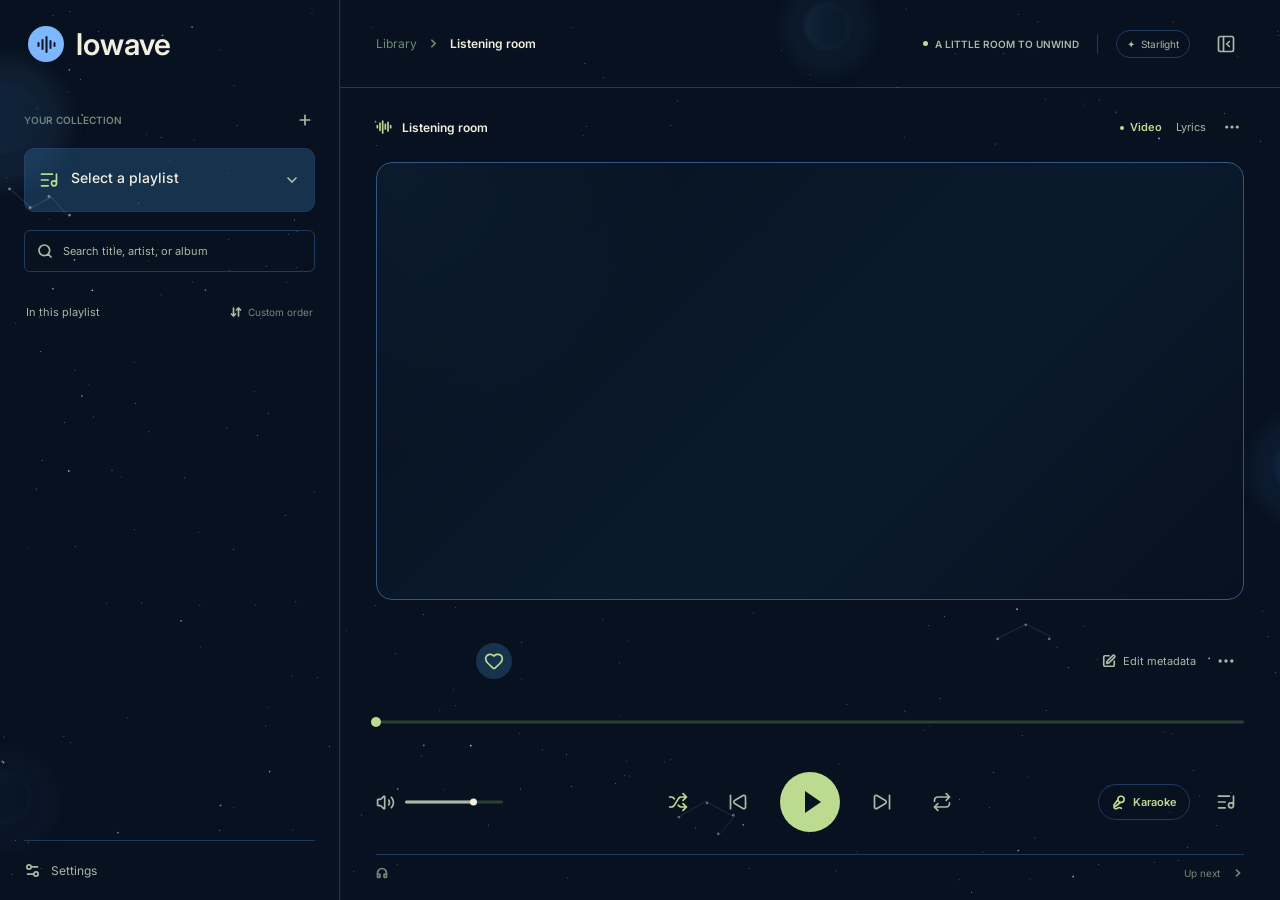
==== web/main_menu.html @ c166cd78 "Imported Figma Design: 3default themes" ====
<!doctype html>
<html lang="en" data-theme="starlight">
  <head>
    <meta charset="UTF-8" />
    <meta name="viewport" content="width=device-width, initial-scale=1.0" />
    <meta name="theme-color" content="#07111f" />
    <title>lowave | Listening Room</title>
    <link rel="stylesheet" href="style.css?v=magic-forest-controls" />
  </head>
  <body class="lowave-page listening-page">
    <div class="lr-background-artwork" aria-hidden="true"></div>
    <div class="lr-app">
      <aside class="lr-sidebar" aria-label="Playlist library">
        <a class="lr-brand" href="#home" aria-label="lowave home">
          <span class="lr-brand-mark"
            ><svg
              width="23"
              height="23"
              viewBox="0 0 23 23"
              fill="none"
              xmlns="http://www.w3.org/2000/svg"
              aria-hidden="true"
              focusable="false"
            >
              <path
                d="M3.5 10V13M7.5 7V16M11.5 4V19M15.5 8V15M19.5 10V13"
                stroke-width="2"
                stroke-linecap="round"
                stroke-linejoin="round"
                stroke="#0B1324"
              /></svg
          ></span>
          <span class="lr-brand-name">lowave</span>
        </a>
        <section class="lr-library-tools" aria-label="Playlist tools">
          <div class="lr-section-heading">
            <span>YOUR COLLECTION</span>
            <button
              class="lr-icon-button"
              type="button"
              aria-label="Create playlist"
              title="Create playlist"
            >
              <svg
                width="16"
                height="16"
                viewBox="0 0 16 16"
                fill="none"
                xmlns="http://www.w3.org/2000/svg"
                aria-hidden="true"
                focusable="false"
              >
                <path
                  d="M3.3328 8H8M8 8H12.6672M8 8V3.3328M8 8V12.6672"
                  stroke-width="1.7"
                  stroke-linecap="round"
                  stroke="#A9B8A7"
                />
              </svg>
            </button>
          </div>
          <button
            class="lr-playlist-select"
            type="button"
            aria-label="Select playlist"
          >
            <svg
              width="20"
              height="20"
              viewBox="0 0 20 20"
              fill="none"
              xmlns="http://www.w3.org/2000/svg"
              aria-hidden="true"
              focusable="false"
            >
              <path
                d="M13.3333 4.166H2.5M9.16667 10H2.5M9.16667 15.834H2.5M17.5 13.3337V4.166M17.5 13.3337C17.5 14.7146 16.3807 15.834 15 15.834C13.6193 15.834 12.5 14.7146 12.5 13.3337C12.5 11.9528 13.6193 10.8334 15 10.8334C16.3807 10.8334 17.5 11.9528 17.5 13.3337Z"
                stroke-width="1.7"
                stroke-linecap="round"
                stroke="#BDDA91"
              />
            </svg>
            <span><strong>Select a playlist</strong><small></small></span>
            <svg
              class="lr-chevron"
              width="16"
              height="16"
              viewBox="0 0 16 16"
              fill="none"
              xmlns="http://www.w3.org/2000/svg"
              aria-hidden="true"
              focusable="false"
            >
              <path
                d="M4 6L8 10L12 6"
                stroke-width="1.7"
                stroke-linecap="round"
                stroke="#A9B8A7"
              />
            </svg>
          </button>
          <label class="lr-search">
            <svg
              width="16"
              height="16"
              viewBox="0 0 16 16"
              fill="none"
              xmlns="http://www.w3.org/2000/svg"
              aria-hidden="true"
              focusable="false"
            >
              <path
                d="M14.0001 14.0001L11.1068 11.1068M12.6667 7.33333C12.6667 10.2789 10.2789 12.6667 7.33333 12.6667C4.38781 12.6667 2 10.2789 2 7.33333C2 4.38781 4.38781 2 7.33333 2C10.2789 2 12.6667 4.38781 12.6667 7.33333Z"
                stroke-width="1.7"
                stroke-linecap="round"
                stroke="#A9B8A7"
              />
            </svg>
            <input
              type="search"
              aria-label="Search title, artist, or album"
              placeholder="Search title, artist, or album"
            />
          </label>
        </section>
        <div class="lr-track-heading">
          <span>In this playlist</span>
          <button
            class="lr-sort-label"
            type="button"
            title="Change track order"
          >
            <svg
              width="12"
              height="12"
              viewBox="0 0 12 12"
              fill="none"
              xmlns="http://www.w3.org/2000/svg"
              aria-hidden="true"
              focusable="false"
            >
              <path
                d="M5.5 7.9998L3.5 9.9996L1.5 7.9998M3.5 9.9996V2.0004M6.5 4.0002L8.5 2.0004L10.5 4.0002M8.5 2.0004V9.9996"
                stroke-width="1.7"
                stroke-linecap="round"
                stroke="#A9B8A7"
              /></svg
            >Custom order
          </button>
        </div>
        <ul
          class="lr-track-list"
          id="playlistContainer"
          aria-label="Playlist tracks"
        ></ul>
        <footer class="lr-sidebar-footer">
          <a href="#settings"
            ><svg
              width="17"
              height="17"
              viewBox="0 0 17 17"
              fill="none"
              xmlns="http://www.w3.org/2000/svg"
              aria-hidden="true"
              focusable="false"
            >
              <path
                d="M9.91652 12.0413H3.54216M9.91652 12.0413C9.91652 13.2148 10.8678 14.1661 12.0413 14.1661C13.2148 14.1661 14.1661 13.2148 14.1661 12.0413C14.1661 10.8678 13.2148 9.91652 12.0413 9.91652C10.8678 9.91652 9.91652 10.8678 9.91652 12.0413ZM13.4578 4.95869H7.08348M7.08348 4.95869C7.08348 6.13218 6.13218 7.08348 4.95869 7.08348C3.7852 7.08348 2.8339 6.13218 2.8339 4.95869C2.8339 3.7852 3.7852 2.8339 4.95869 2.8339C6.13218 2.8339 7.08348 3.7852 7.08348 4.95869Z"
                stroke-width="1.7"
                stroke-linecap="round"
                stroke="#A9B8A7"
              /></svg
            >Settings</a
          >
          <span></span>
        </footer>
      </aside>

      <main class="lr-main" id="home">
        <section class="lr-listening-space" aria-label="Listening room">
          <header class="lr-header">
            <div class="lr-breadcrumb">
              <span>Library</span>
              <svg
                width="13"
                height="13"
                viewBox="0 0 13 13"
                fill="none"
                xmlns="http://www.w3.org/2000/svg"
                aria-hidden="true"
                focusable="false"
              >
                <path
                  d="M4.875 9.75L8.125 6.5L4.875 3.25"
                  stroke-width="1.7"
                  stroke-linecap="round"
                  stroke="#718B79"
                />
              </svg>
              <strong>Listening room</strong>
            </div>
            <div class="lr-session-actions">
              <span class="lr-session-status"
                ><svg
                  width="5"
                  height="5"
                  viewBox="0 0 5 5"
                  fill="none"
                  xmlns="http://www.w3.org/2000/svg"
                  aria-hidden="true"
                  focusable="false"
                >
                  <circle cx="2.5" cy="2.5" r="2.5" fill="#BDDA91" /></svg
                >A LITTLE ROOM TO UNWIND</span
              >
              <span class="lr-header-divider"></span>
              <button
                class="lr-theme-toggle"
                id="theme-toggle"
                type="button"
                aria-label="Switch to Quiet theme"
                title="Switch to Quiet theme"
              >
                <span aria-hidden="true">✦</span>
                <span class="lr-theme-label" data-theme-label>Starlight</span>
              </button>
              <button
                class="lr-icon-button"
                type="button"
                title="Toggle playlist sidebar"
                aria-label="Toggle playlist sidebar"
              >
                <svg
                  width="20"
                  height="20"
                  viewBox="0 0 20 20"
                  fill="none"
                  xmlns="http://www.w3.org/2000/svg"
                  aria-hidden="true"
                  focusable="false"
                >
                  <path
                    d="M7.5 2.5V17.5M7.5 2.5H4.16667C3.24619 2.5 2.5 3.24619 2.5 4.16667V15.8333C2.5 16.7538 3.24619 17.5 4.16667 17.5H7.5M7.5 2.5H15.8333C16.7538 2.5 17.5 3.24619 17.5 4.16667V15.8333C17.5 16.7538 16.7538 17.5 15.8333 17.5H7.5M13.3333 12.5L10.8333 10L13.3333 7.5"
                    stroke-width="1.7"
                    stroke-linecap="round"
                    stroke="#A9B8A7"
                  />
                </svg>
              </button>
            </div>
          </header>

          <div class="lr-room-content">
            <div class="lr-room-toolbar">
              <div class="lr-room-title">
                <svg
                  width="16"
                  height="16"
                  viewBox="0 0 16 16"
                  fill="none"
                  xmlns="http://www.w3.org/2000/svg"
                  aria-hidden="true"
                  focusable="false"
                >
                  <path
                    d="M1.3328 6.66667V8.66667M3.99968 4V11.3333M6.66656 2V14M9.33344 5.33333V10M12.0003 3.33333V12M14.6672 6.66667V8.66667"
                    stroke-width="1.7"
                    stroke-linecap="round"
                    stroke="#BDDA91"
                  />
                </svg>
                <strong>Listening room</strong>
              </div>
              <div
                class="lr-display-modes"
                role="radiogroup"
                aria-label="Display mode"
              >
                <label class="lr-mode">
                  <input
                    class="lr-mode-input"
                    type="radio"
                    id="mode-video"
                    name="display-mode"
                    checked
                  />
                  <span>Video</span>
                </label>
                <label class="lr-mode">
                  <input
                    class="lr-mode-input"
                    type="radio"
                    id="mode-lyrics"
                    name="display-mode"
                  />
                  <span>Lyrics</span>
                </label>
                <button
                  class="lr-icon-button"
                  type="button"
                  title="More display options"
                  aria-label="More display options"
                >
                  <svg
                    width="18"
                    height="18"
                    viewBox="0 0 18 18"
                    fill="none"
                    xmlns="http://www.w3.org/2000/svg"
                    aria-hidden="true"
                    focusable="false"
                  >
                    <path
                      d="M9.74993 9C9.74993 9.41455 9.41417 9.7506 9 9.7506C8.58583 9.7506 8.25008 9.41455 8.25008 9C8.25008 8.58546 8.58583 8.2494 9 8.2494C9.41417 8.2494 9.74993 8.58546 9.74993 9ZM14.9994 9C14.9994 9.41455 14.6636 9.7506 14.2495 9.7506C13.8353 9.7506 13.4996 9.41455 13.4996 9C13.4996 8.58546 13.8353 8.2494 14.2495 8.2494C14.6636 8.2494 14.9994 8.58546 14.9994 9ZM4.50045 9C4.50045 9.41455 4.1647 9.7506 3.75053 9.7506C3.33635 9.7506 3.0006 9.41455 3.0006 9C3.0006 8.58546 3.33635 8.2494 3.75053 8.2494C4.1647 8.2494 4.50045 8.58546 4.50045 9Z"
                      stroke-width="1.7"
                      stroke-linecap="round"
                      stroke="#A9B8A7"
                    />
                  </svg>
                </button>
              </div>
            </div>

            <div class="lr-display-stage">
              <section
                class="lr-lyric-canvas lr-display-panel lr-video-panel"
                aria-label="Video display"
              ></section>
              <section
                class="lr-lyric-canvas lr-display-panel lr-lyrics-panel"
                aria-label="Lyrics display"
              ></section>
            </div>
          </div>
        </section>

        <section class="lr-playback" aria-label="Playback">
          <div class="lr-now-playing" id="nowPlayingContainer">
            <div class="lr-current-track">
              <div class="lr-current-art" aria-hidden="true"></div>
              <div class="lr-track-metadata" id="currentTrackMetadata"></div>
              <button
                class="lr-heart-button"
                type="button"
                aria-label="Add to favorites"
                title="Add to favorites"
              >
                <svg
                  width="20"
                  height="20"
                  viewBox="0 0 20 20"
                  fill="none"
                  xmlns="http://www.w3.org/2000/svg"
                  aria-hidden="true"
                  focusable="false"
                >
                  <path
                    d="M1.666 7.91684C1.66602 6.9895 1.94735 6.08397 2.47284 5.31987C2.99833 4.55576 3.74326 3.96902 4.60923 3.63713C5.47521 3.30524 6.4215 3.24383 7.32311 3.461C8.22473 3.67817 9.03925 4.1637 9.65911 4.85348C9.70277 4.90015 9.75556 4.93737 9.81419 4.96281C9.87282 4.98825 9.93606 5.00138 9.99997 5.00138C10.0639 5.00138 10.1271 4.98825 10.1858 4.96281C10.2444 4.93737 10.2972 4.90015 10.3408 4.85348C10.9587 4.15922 11.7735 3.6696 12.6765 3.4498C13.5796 3.22999 14.5282 3.29042 15.3961 3.62303C16.264 3.95565 17.01 4.54468 17.5348 5.31173C18.0596 6.07878 18.3384 6.98746 18.3339 7.91684C18.3339 9.82519 17.0839 11.2502 15.8338 12.5002L11.2567 16.9278C11.1014 17.1061 10.91 17.2494 10.6951 17.348C10.4801 17.4467 10.2467 17.4985 10.0102 17.5C9.77374 17.5015 9.53964 17.4526 9.32349 17.3567C9.10734 17.2608 8.91408 17.12 8.75654 16.9436L4.16619 12.5002C2.9161 11.2502 1.666 9.83352 1.666 7.91684Z"
                    stroke-width="1.7"
                    stroke-linecap="round"
                    stroke="#BDDA91"
                  />
                </svg>
              </button>
            </div>
            <div class="lr-track-actions">
              <button class="lr-text-action" type="button">
                <svg
                  width="14"
                  height="14"
                  viewBox="0 0 14 14"
                  fill="none"
                  xmlns="http://www.w3.org/2000/svg"
                  aria-hidden="true"
                  focusable="false"
                >
                  <path
                    d="M7 1.75005H2.91667C2.60725 1.75005 2.3105 1.87297 2.09171 2.09176C1.87292 2.31056 1.75 2.6073 1.75 2.91672V11.0834C1.75 11.3928 1.87292 11.6896 2.09171 11.9083C2.3105 12.1271 2.60725 12.2501 2.91667 12.2501H11.0833C11.3928 12.2501 11.6895 12.1271 11.9083 11.9083C12.1271 11.6896 12.25 11.3928 12.25 11.0834V7.00005M10.7188 1.53144C10.9509 1.29937 11.2656 1.169 11.5938 1.169C11.922 1.169 12.2367 1.29937 12.4688 1.53144C12.7009 1.7635 12.8312 2.07825 12.8312 2.40644C12.8312 2.73463 12.7009 3.04937 12.4688 3.28144L7.21122 8.5396C7.07271 8.678 6.90159 8.7793 6.71364 8.83419L5.03772 9.32419C4.98753 9.33883 4.93432 9.3397 4.88367 9.32673C4.83302 9.31375 4.78679 9.2874 4.74982 9.25043C4.71284 9.21345 4.68649 9.16722 4.67351 9.11657C4.66054 9.06592 4.66141 9.01272 4.67605 8.96252L5.16605 7.2866C5.22119 7.0988 5.3227 6.92789 5.46122 6.7896L10.7188 1.53144Z"
                    stroke-width="1.7"
                    stroke-linecap="round"
                    stroke="#A9B8A7"
                  /></svg
                >Edit metadata
              </button>
              <button
                class="lr-icon-button"
                type="button"
                title="More track options"
                aria-label="More track options"
              >
                <svg
                  width="20"
                  height="20"
                  viewBox="0 0 20 20"
                  fill="none"
                  xmlns="http://www.w3.org/2000/svg"
                  aria-hidden="true"
                  focusable="false"
                >
                  <path
                    d="M10.8333 10C10.8333 10.4606 10.4602 10.834 10 10.834C9.53981 10.834 9.16675 10.4606 9.16675 10C9.16675 9.53939 9.53981 9.166 10 9.166C10.4602 9.166 10.8333 9.53939 10.8333 10ZM16.666 10C16.666 10.4606 16.2929 10.834 15.8327 10.834C15.3726 10.834 14.9995 10.4606 14.9995 10C14.9995 9.53939 15.3726 9.166 15.8327 9.166C16.2929 9.166 16.666 9.53939 16.666 10ZM5.0005 10C5.0005 10.4606 4.62744 10.834 4.16725 10.834C3.70706 10.834 3.334 10.4606 3.334 10C3.334 9.53939 3.70706 9.166 4.16725 9.166C4.62744 9.166 5.0005 9.53939 5.0005 10Z"
                    stroke-width="1.7"
                    stroke-linecap="round"
                    stroke="#A9B8A7"
                  />
                </svg>
              </button>
            </div>
          </div>
          <div
            class="lr-timeline"
            id="timelineContainer"
            aria-label="Track timeline"
          >
            <div class="lr-range-wrap">
              <div class="lr-range-fill"></div>
              <svg
                class="lr-playhead"
                width="10"
                height="10"
                viewBox="0 0 10 10"
                fill="none"
                xmlns="http://www.w3.org/2000/svg"
                aria-hidden="true"
                focusable="false"
              >
                <circle cx="5" cy="5" r="5" fill="#BDDA91" />
              </svg>
              <input
                type="range"
                min="0"
                max="100"
                value="0"
                aria-label="Track position"
              />
            </div>
            <div class="lr-time-labels"><span></span><span></span></div>
          </div>
          <div class="lr-control-row" id="playbackControlsContainer">
            <div class="lr-volume-control">
              <svg
                class="lr-volume-icon"
                width="19"
                height="19"
                viewBox="0 0 19 19"
                fill="none"
                xmlns="http://www.w3.org/2000/svg"
                role="img"
                aria-label="Volume"
              >
                <path
                  d="M12.6667 7.12519C13.1806 7.81035 13.4585 8.64369 13.4585 9.50014C13.4585 10.3566 13.1806 11.1899 12.6667 11.8751M15.3303 14.538C15.9919 13.8764 16.5168 13.0909 16.8749 12.2265C17.233 11.3621 17.4173 10.4356 17.4173 9.49993C17.4173 8.56428 17.233 7.63778 16.8749 6.77335C16.5168 5.90892 15.9919 5.12348 15.3303 4.46188M8.70815 3.72271C8.70799 3.61244 8.67517 3.50469 8.61383 3.41306C8.55249 3.32142 8.46537 3.25001 8.36348 3.20784C8.26159 3.16566 8.14949 3.15461 8.04132 3.17608C7.93315 3.19755 7.83377 3.25057 7.75572 3.32846L5.07655 6.00661C4.97315 6.11062 4.85014 6.19307 4.71465 6.24919C4.57915 6.30532 4.43386 6.33399 4.2872 6.33356H2.37442C2.16444 6.33356 1.96306 6.41697 1.81459 6.56543C1.66611 6.7139 1.5827 6.91525 1.5827 7.12521V11.8751C1.5827 12.0851 1.66611 12.2864 1.81459 12.4349C1.96306 12.5833 2.16444 12.6668 2.37442 12.6668H4.2872C4.43386 12.6663 4.57915 12.695 4.71465 12.7511C4.85014 12.8072 4.97315 12.8897 5.07655 12.9937L7.75492 15.6726C7.83299 15.7509 7.93251 15.8041 8.04089 15.8257C8.14926 15.8473 8.26161 15.8363 8.36369 15.794C8.46578 15.7517 8.55301 15.68 8.61433 15.5881C8.67565 15.4962 8.7083 15.3881 8.70815 15.2776V3.72271Z"
                  stroke-width="1.7"
                  stroke-linecap="round"
                  stroke="#A9B8A7"
                />
              </svg>
              <div class="lr-volume-slider">
                <svg
                  width="98"
                  height="12"
                  viewBox="0 0 98 12"
                  fill="none"
                  xmlns="http://www.w3.org/2000/svg"
                  aria-hidden="true"
                  focusable="false"
                >
                  <rect y="4.5" width="98" height="3" rx="1.5" fill="#2A4134" />
                  <rect y="4.5" width="68" height="3" rx="1.5" fill="#A9B8A7" />
                  <circle cx="68.5" cy="6" r="3.5" fill="#F2EFDF" />
                </svg>
                <input type="range" min="0" max="100" aria-label="Volume" />
              </div>
              <span></span>
            </div>
            <div
              class="lr-transport"
              role="group"
              aria-label="Playback controls"
            >
              <button
                class="lr-icon-button lr-shuffle"
                type="button"
                aria-label="Shuffle"
                title="Shuffle"
              >
                <svg
                  width="20"
                  height="20"
                  viewBox="0 0 20 20"
                  fill="none"
                  xmlns="http://www.w3.org/2000/svg"
                  aria-hidden="true"
                  focusable="false"
                >
                  <path
                    d="M15.0004 18.334L18.334 15.0004L15.0004 11.6668M18.334 15.0004H13.2993C12.753 14.9948 12.2165 14.8551 11.737 14.5935C11.2574 14.3319 10.8495 13.9565 10.549 13.5003L10.2499 13.1252M15.0004 8.3332L18.334 4.9996L15.0004 1.666M18.334 4.9996L13.3561 4.99968C12.8173 4.996 12.2857 5.12297 11.8067 5.36971C11.3277 5.61646 10.9157 5.97563 10.6059 6.41646L6.06052 13.5837C5.75072 14.0245 5.33869 14.3837 4.85971 14.6304C4.38073 14.8772 3.84908 15.0042 3.3103 15.0005H1.666M1.666 4.99968H3.30946C3.93073 4.99536 4.54084 5.16473 5.07097 5.4887C5.6011 5.81267 6.03014 6.27833 6.3097 6.83316"
                    stroke-width="1.7"
                    stroke-linecap="round"
                    stroke="#BDDA91"
                  />
                </svg>
              </button>
              <button
                class="lr-icon-button"
                type="button"
                aria-label="Previous track"
                title="Previous track"
              >
                <svg
                  width="20"
                  height="20"
                  viewBox="0 0 20 20"
                  fill="none"
                  xmlns="http://www.w3.org/2000/svg"
                  aria-hidden="true"
                  focusable="false"
                >
                  <path
                    d="M2.5 16.666V3.334M14.9759 3.57149C15.2288 3.41976 15.5174 3.33785 15.8123 3.33413C16.1072 3.33041 16.3979 3.40501 16.6545 3.55031C16.9112 3.69562 17.1247 3.90642 17.2732 4.1612C17.4217 4.41597 17.5 4.7056 17.5 5.00051V14.9995C17.5 15.2944 17.4217 15.584 17.2732 15.8388C17.1247 16.0936 16.9112 16.3044 16.6545 16.4497C16.3979 16.595 16.1072 16.6696 15.8123 16.6659C15.5174 16.6621 15.2288 16.5802 14.9759 16.4285L6.64512 11.4307C6.39782 11.2829 6.19303 11.0736 6.05075 10.8231C5.90847 10.5727 5.83355 10.2896 5.8333 10.0015C5.83304 9.71348 5.90747 9.43028 6.04931 9.17956C6.19116 8.92883 6.39557 8.71916 6.64262 8.57098L14.9759 3.57149Z"
                    stroke-width="1.7"
                    stroke-linecap="round"
                    stroke="#A9B8A7"
                  />
                </svg>
              </button>
              <button
                class="lr-play-button is-paused"
                type="button"
                aria-label="Play"
                title="Play"
              ></button>
              <button
                class="lr-icon-button"
                type="button"
                aria-label="Next track"
                title="Next track"
              >
                <svg
                  width="20"
                  height="20"
                  viewBox="0 0 20 20"
                  fill="none"
                  xmlns="http://www.w3.org/2000/svg"
                  aria-hidden="true"
                  focusable="false"
                >
                  <path
                    d="M17.5 3.334V16.666M5.02417 3.57149C4.77126 3.41976 4.48261 3.33785 4.18769 3.33413C3.89278 3.33041 3.60216 3.40501 3.3455 3.55031C3.08884 3.69562 2.87534 3.90642 2.7268 4.1612C2.57826 4.41597 2.5 4.7056 2.5 5.00051V14.9995C2.5 15.2944 2.57826 15.584 2.7268 15.8388C2.87534 16.0936 3.08884 16.3044 3.3455 16.4497C3.60216 16.595 3.89278 16.6696 4.18769 16.6659C4.48261 16.6621 4.77126 16.5802 5.02417 16.4285L13.355 11.4307C13.6023 11.2829 13.8071 11.0736 13.9494 10.8231C14.0917 10.5727 14.1666 10.2896 14.1668 10.0015C14.1671 9.71348 14.0927 9.43028 13.9508 9.17956C13.809 8.92883 13.6045 8.71916 13.3575 8.57098L5.02417 3.57149Z"
                    stroke-width="1.7"
                    stroke-linecap="round"
                    stroke="#A9B8A7"
                  />
                </svg>
              </button>
              <button
                class="lr-icon-button"
                type="button"
                aria-label="Repeat"
                title="Repeat"
              >
                <svg
                  width="20"
                  height="20"
                  viewBox="0 0 20 20"
                  fill="none"
                  xmlns="http://www.w3.org/2000/svg"
                  aria-hidden="true"
                  focusable="false"
                >
                  <path
                    d="M14.1667 8.3332L17.5 4.9996L14.1667 1.666M17.5 4.9996H5.83333C4.94928 4.9996 4.10143 5.35082 3.47631 5.97599C2.85119 6.60116 2.5 7.44907 2.5 8.3332V9.1666M5.83333 11.6668L2.5 15.0004L5.83333 18.334M2.5 15.0004H14.1667C15.0507 15.0004 15.8986 14.6492 16.5237 14.024C17.1488 13.3988 17.5 12.5509 17.5 11.6668V10.8334"
                    stroke-width="1.7"
                    stroke-linecap="round"
                    stroke="#A9B8A7"
                  />
                </svg>
              </button>
            </div>
            <div class="lr-listening-tools">
              <button class="lr-karaoke" type="button">
                <svg
                  width="15"
                  height="15"
                  viewBox="0 0 15 15"
                  fill="none"
                  xmlns="http://www.w3.org/2000/svg"
                  aria-hidden="true"
                  focusable="false"
                >
                  <path
                    d="M6.87444 4.74987L3.12819 9.86862C3.04004 9.98903 2.99788 10.137 3.00935 10.2858C3.02081 10.4346 3.08513 10.5744 3.19069 10.6799L3.70131 11.1911C3.80841 11.2981 3.95068 11.3626 4.10172 11.3726C4.25276 11.3826 4.4023 11.3374 4.52256 11.2455L9.43069 7.49924M10.3121 13.2332C9.68706 12.812 8.98206 12.4995 8.12456 12.4995C6.83831 12.4995 5.66956 13.972 4.37456 13.7495C3.07956 13.527 2.64018 11.6439 3.43706 10.937M13.1247 4.3745C13.1247 6.10039 11.7256 7.4995 9.99969 7.4995C8.2738 7.4995 6.87469 6.10039 6.87469 4.3745C6.87469 2.64861 8.2738 1.2495 9.99969 1.2495C11.7256 1.2495 13.1247 2.64861 13.1247 4.3745Z"
                    stroke-width="1.7"
                    stroke-linecap="round"
                    stroke="#BDDA91"
                  /></svg
                >Karaoke
              </button>
              <button
                class="lr-icon-button"
                type="button"
                title="Queue"
                aria-label="Queue"
              >
                <svg
                  width="20"
                  height="20"
                  viewBox="0 0 20 20"
                  fill="none"
                  xmlns="http://www.w3.org/2000/svg"
                  aria-hidden="true"
                  focusable="false"
                >
                  <path
                    d="M13.3333 4.166H2.5M9.16667 10H2.5M9.16667 15.834H2.5M17.5 13.3337V4.166M17.5 13.3337C17.5 14.7146 16.3807 15.834 15 15.834C13.6193 15.834 12.5 14.7146 12.5 13.3337C12.5 11.9528 13.6193 10.8334 15 10.8334C16.3807 10.8334 17.5 11.9528 17.5 13.3337Z"
                    stroke-width="1.7"
                    stroke-linecap="round"
                    stroke="#A9B8A7"
                  />
                </svg>
              </button>
            </div>
          </div>
          <footer class="lr-playback-footer" id="playbackStatusContainer">
            <span class="lr-quality"
              ><svg
                width="12"
                height="12"
                viewBox="0 0 12 12"
                fill="none"
                xmlns="http://www.w3.org/2000/svg"
                aria-hidden="true"
                focusable="false"
              >
                <path
                  d="M1.5 7H3C3.26522 7 3.51957 7.10536 3.70711 7.29289C3.89464 7.48043 4 7.73478 4 8V9.5C4 9.76522 3.89464 10.0196 3.70711 10.2071C3.51957 10.3946 3.26522 10.5 3 10.5H2.5C2.23478 10.5 1.98043 10.3946 1.79289 10.2071C1.60536 10.0196 1.5 9.76522 1.5 9.5V7ZM1.5 7V6C1.5 4.80653 1.97411 3.66193 2.81802 2.81802C3.66193 1.97411 4.80653 1.5 6 1.5C7.19347 1.5 8.33807 1.97411 9.18198 2.81802C10.0259 3.66193 10.5 4.80653 10.5 6V7M10.5 7V9.5C10.5 9.76522 10.3946 10.0196 10.2071 10.2071C10.0196 10.3946 9.76522 10.5 9.5 10.5H9C8.73478 10.5 8.48043 10.3946 8.29289 10.2071C8.10536 10.0196 8 9.76522 8 9.5V8C8 7.73478 8.10536 7.48043 8.29289 7.29289C8.48043 7.10536 8.73478 7 9 7H10.5Z"
                  stroke-width="1.7"
                  stroke-linecap="round"
                  stroke="#718B79"
                /></svg
              ><span></span
            ></span>
            <span class="lr-up-next"
              >Up next <strong></strong
              ><svg
                width="12"
                height="12"
                viewBox="0 0 12 12"
                fill="none"
                xmlns="http://www.w3.org/2000/svg"
                aria-hidden="true"
                focusable="false"
              >
                <path
                  d="M4.5 9L7.5 6L4.5 3"
                  stroke-width="1.7"
                  stroke-linecap="round"
                  stroke="#718B79"
                />
              </svg>
            </span>
          </footer>
        </section>
      </main>
    </div>
    <script src="theme.js" defer></script>
    <svg
      class="lr-stars"
      width="100%"
      height="100%"
      viewBox="0 0 1440 960"
      preserveAspectRatio="none"
      fill="none"
      xmlns="http://www.w3.org/2000/svg"
      aria-hidden="true"
      focusable="false"
    >
      <g id="Subtle page-wide stars" clip-path="url(#clip0_0_54)">
        <circle
          cx="1003.7"
          cy="9.48"
          r="0.5"
          fill="#BFD9FF"
          fill-opacity="0.831373"
        />
        <circle
          cx="111.8"
          cy="12.39"
          r="0.5"
          fill="#BFD9FF"
          fill-opacity="0.898039"
        />
        <circle
          cx="370.1"
          cy="14.09"
          r="0.5"
          fill="#BFD9FF"
          fill-opacity="0.572549"
        />
        <circle
          cx="1123.3"
          cy="15.55"
          r="0.5"
          fill="#BFD9FF"
          fill-opacity="0.592157"
        />
        <circle
          cx="93.99"
          cy="16.4"
          r="0.5"
          fill="#BFD9FF"
          fill-opacity="0.619608"
        />
        <circle
          cx="1144.5"
          cy="23.35"
          r="0.5"
          fill="#BFD9FF"
          fill-opacity="0.796078"
        />
        <circle
          cx="1288.6"
          cy="23.42"
          r="0.5"
          fill="#BFD9FF"
          fill-opacity="0.592157"
        />
        <circle
          cx="10.03"
          cy="28.02"
          r="0.5"
          fill="#BFD9FF"
          fill-opacity="0.85098"
        />
        <circle
          cx="242.2"
          cy="28.72"
          r="0.9"
          fill="#BFD9FF"
          fill-opacity="0.54902"
        />
        <circle
          cx="433.4"
          cy="28.99"
          r="0.5"
          fill="#BFD9FF"
          fill-opacity="0.54902"
        />
        <circle
          cx="646.8"
          cy="29.44"
          r="0.5"
          fill="#BFD9FF"
          fill-opacity="0.72549"
        />
        <circle
          cx="142.2"
          cy="33.2"
          r="0.5"
          fill="#BFD9FF"
          fill-opacity="0.815686"
        />
        <circle
          cx="1400.4"
          cy="33.18"
          r="0.5"
          fill="#BFD9FF"
          fill-opacity="0.788235"
        />
        <circle
          cx="210.7"
          cy="37.6"
          r="0.9"
          fill="#BFD9FF"
          fill-opacity="0.647059"
        />
        <circle
          cx="1401.2"
          cy="37.8"
          r="0.5"
          fill="#BFD9FF"
          fill-opacity="0.588235"
        />
        <circle
          cx="175.8"
          cy="41.1"
          r="0.5"
          fill="#BFD9FF"
          fill-opacity="0.54902"
        />
        <circle
          cx="1260.2"
          cy="49.86"
          r="0.5"
          fill="#BFD9FF"
          fill-opacity="0.631373"
        />
        <circle
          cx="271.7"
          cy="53.42"
          r="0.5"
          fill="#BFD9FF"
          fill-opacity="0.54902"
        />
        <circle
          cx="871"
          cy="54.03"
          r="0.5"
          fill="#BFD9FF"
          fill-opacity="0.54902"
        />
        <circle
          cx="1056.1"
          cy="57.07"
          r="0.5"
          fill="#BFD9FF"
          fill-opacity="0.670588"
        />
        <circle
          cx="1108"
          cy="57.02"
          r="0.5"
          fill="#BFD9FF"
          fill-opacity="0.72549"
        />
        <circle
          cx="99.08"
          cy="58.46"
          r="0.5"
          fill="#BFD9FF"
          fill-opacity="0.54902"
        />
        <circle
          cx="1357.7"
          cy="60.09"
          r="0.5"
          fill="#BFD9FF"
          fill-opacity="0.54902"
        />
        <circle
          cx="661.2"
          cy="67.38"
          r="0.5"
          fill="#BFD9FF"
          fill-opacity="0.717647"
        />
        <circle
          cx="1421"
          cy="68.08"
          r="0.5"
          fill="#BFD9FF"
          fill-opacity="0.623529"
        />
        <circle
          cx="111.3"
          cy="74.5"
          r="0.9"
          fill="#BFD9FF"
          fill-opacity="0.607843"
        />
        <circle
          cx="901.7"
          cy="79.33"
          r="0.5"
          fill="#BFD9FF"
          fill-opacity="0.54902"
        />
        <circle
          cx="680.9"
          cy="82.97"
          r="0.5"
          fill="#BFD9FF"
          fill-opacity="0.698039"
        />
        <circle
          cx="123.2"
          cy="84.67"
          r="0.5"
          fill="#BFD9FF"
          fill-opacity="0.847059"
        />
        <circle
          cx="287"
          cy="91.44"
          r="0.5"
          fill="#BFD9FF"
          fill-opacity="0.65098"
        />
        <circle
          cx="994.5"
          cy="93.07"
          r="0.5"
          fill="#BFD9FF"
          fill-opacity="0.588235"
        />
        <circle
          cx="110.2"
          cy="97.86"
          r="0.5"
          fill="#BFD9FF"
          fill-opacity="0.54902"
        />
        <circle
          cx="1152.7"
          cy="105.7"
          r="0.5"
          fill="#BFD9FF"
          fill-opacity="0.733333"
        />
        <circle
          cx="1209.9"
          cy="106.3"
          r="0.5"
          fill="#BFD9FF"
          fill-opacity="0.737255"
        />
        <circle
          cx="760.2"
          cy="107.8"
          r="0.5"
          fill="#BFD9FF"
          fill-opacity="0.670588"
        />
        <circle
          cx="1194.5"
          cy="110.9"
          r="0.5"
          fill="#BFD9FF"
          fill-opacity="0.54902"
        />
        <circle
          cx="76.88"
          cy="115.9"
          r="0.5"
          fill="#BFD9FF"
          fill-opacity="0.670588"
        />
        <circle
          cx="1227.3"
          cy="119.4"
          r="0.5"
          fill="#BFD9FF"
          fill-opacity="0.701961"
        />
        <circle
          cx="1228.3"
          cy="120.2"
          r="0.5"
          fill="#BFD9FF"
          fill-opacity="0.54902"
        />
        <circle
          cx="1343.5"
          cy="121.4"
          r="0.5"
          fill="#BFD9FF"
          fill-opacity="0.780392"
        />
        <circle
          cx="125"
          cy="122.6"
          r="0.9"
          fill="#BFD9FF"
          fill-opacity="0.745098"
        />
        <circle
          cx="437.9"
          cy="129.8"
          r="0.9"
          fill="#BFD9FF"
          fill-opacity="0.72549"
        />
        <circle
          cx="752.8"
          cy="133.6"
          r="0.5"
          fill="#BFD9FF"
          fill-opacity="0.694118"
        />
        <circle
          cx="290.1"
          cy="133.9"
          r="0.5"
          fill="#BFD9FF"
          fill-opacity="0.788235"
        />
        <circle
          cx="662.5"
          cy="135"
          r="0.5"
          fill="#BFD9FF"
          fill-opacity="0.54902"
        />
        <circle
          cx="193.5"
          cy="143.8"
          r="0.5"
          fill="#BFD9FF"
          fill-opacity="0.54902"
        />
        <circle
          cx="659.6"
          cy="144.9"
          r="0.5"
          fill="#BFD9FF"
          fill-opacity="0.54902"
        />
        <circle
          cx="1001.9"
          cy="146.3"
          r="0.5"
          fill="#BFD9FF"
          fill-opacity="0.54902"
        />
        <circle
          cx="209"
          cy="146.6"
          r="0.5"
          fill="#BFD9FF"
          fill-opacity="0.729412"
        />
        <circle
          cx="1273.6"
          cy="147.6"
          r="0.9"
          fill="#BFD9FF"
          fill-opacity="0.870588"
        />
        <circle
          cx="244.3"
          cy="149.3"
          r="0.5"
          fill="#BFD9FF"
          fill-opacity="0.54902"
        />
        <circle
          cx="1381.8"
          cy="150.7"
          r="0.5"
          fill="#BFD9FF"
          fill-opacity="0.776471"
        />
        <circle
          cx="1098.7"
          cy="153.5"
          r="0.5"
          fill="#BFD9FF"
          fill-opacity="0.811765"
        />
        <circle
          cx="439"
          cy="155.1"
          r="0.5"
          fill="#BFD9FF"
          fill-opacity="0.596078"
        />
        <circle
          cx="218.1"
          cy="171.6"
          r="0.5"
          fill="#BFD9FF"
          fill-opacity="0.54902"
        />
        <circle
          cx="279.6"
          cy="184.4"
          r="0.5"
          fill="#BFD9FF"
          fill-opacity="0.54902"
        />
        <circle
          cx="44.27"
          cy="189.7"
          r="0.5"
          fill="#BFD9FF"
          fill-opacity="0.823529"
        />
        <circle
          cx="14.87"
          cy="206.5"
          r="0.5"
          fill="#BFD9FF"
          fill-opacity="0.917647"
        />
        <circle
          cx="185.4"
          cy="216.6"
          r="0.5"
          fill="#BFD9FF"
          fill-opacity="0.745098"
        />
        <circle
          cx="89.86"
          cy="233.7"
          r="0.5"
          fill="#BFD9FF"
          fill-opacity="0.811765"
        />
        <circle
          cx="351.5"
          cy="234.6"
          r="0.5"
          fill="#BFD9FF"
          fill-opacity="0.929412"
        />
        <circle
          cx="354.2"
          cy="247.1"
          r="0.5"
          fill="#BFD9FF"
          fill-opacity="0.776471"
        />
        <circle
          cx="345"
          cy="250.1"
          r="0.5"
          fill="#BFD9FF"
          fill-opacity="0.580392"
        />
        <circle
          cx="281.4"
          cy="255.1"
          r="0.5"
          fill="#BFD9FF"
          fill-opacity="0.54902"
        />
        <circle
          cx="158.5"
          cy="262.2"
          r="0.5"
          fill="#BFD9FF"
          fill-opacity="0.839216"
        />
        <circle
          cx="206.7"
          cy="266.2"
          r="0.5"
          fill="#BFD9FF"
          fill-opacity="0.623529"
        />
        <circle
          cx="124.9"
          cy="270.3"
          r="0.5"
          fill="#BFD9FF"
          fill-opacity="0.592157"
        />
        <circle
          cx="116.7"
          cy="277.1"
          r="0.9"
          fill="#BFD9FF"
          fill-opacity="0.72549"
        />
        <circle
          cx="196.2"
          cy="278.3"
          r="0.5"
          fill="#BFD9FF"
          fill-opacity="0.588235"
        />
        <circle
          cx="1421.3"
          cy="282.8"
          r="0.5"
          fill="#BFD9FF"
          fill-opacity="0.54902"
        />
        <circle
          cx="1425"
          cy="282.8"
          r="0.5"
          fill="#BFD9FF"
          fill-opacity="0.647059"
        />
        <circle
          cx="321.3"
          cy="283.9"
          r="0.5"
          fill="#BFD9FF"
          fill-opacity="0.67451"
        />
        <circle
          cx="353.9"
          cy="285.1"
          r="0.5"
          fill="#BFD9FF"
          fill-opacity="0.615686"
        />
        <circle
          cx="281.9"
          cy="288.6"
          r="0.5"
          fill="#BFD9FF"
          fill-opacity="0.54902"
        />
        <circle
          cx="242.5"
          cy="300.7"
          r="0.5"
          fill="#BFD9FF"
          fill-opacity="0.54902"
        />
        <circle
          cx="1415.7"
          cy="300.9"
          r="0.5"
          fill="#BFD9FF"
          fill-opacity="0.72549"
        />
        <circle
          cx="343.1"
          cy="301"
          r="0.5"
          fill="#BFD9FF"
          fill-opacity="0.54902"
        />
        <circle
          cx="93.82"
          cy="307.9"
          r="0.9"
          fill="#BFD9FF"
          fill-opacity="0.682353"
        />
        <circle
          cx="256.5"
          cy="309.4"
          r="0.9"
          fill="#BFD9FF"
          fill-opacity="0.54902"
        />
        <circle
          cx="135.8"
          cy="309.6"
          r="0.9"
          fill="#BFD9FF"
          fill-opacity="0.886275"
        />
        <circle
          cx="209.3"
          cy="314.6"
          r="0.5"
          fill="#BFD9FF"
          fill-opacity="0.74902"
        />
        <circle
          cx="79.36"
          cy="338.1"
          r="0.5"
          fill="#BFD9FF"
          fill-opacity="0.752941"
        />
        <circle
          cx="315.5"
          cy="339.4"
          r="0.5"
          fill="#BFD9FF"
          fill-opacity="0.843137"
        />
        <circle
          cx="53.69"
          cy="344.7"
          r="0.5"
          fill="#BFD9FF"
          fill-opacity="0.54902"
        />
        <circle
          cx="1427"
          cy="351.5"
          r="0.5"
          fill="#BFD9FF"
          fill-opacity="0.72549"
        />
        <circle
          cx="80.8"
          cy="375"
          r="0.5"
          fill="#BFD9FF"
          fill-opacity="0.933333"
        />
        <circle
          cx="26.66"
          cy="376.6"
          r="0.5"
          fill="#BFD9FF"
          fill-opacity="0.898039"
        />
        <circle
          cx="180.4"
          cy="386.2"
          r="0.5"
          fill="#BFD9FF"
          fill-opacity="0.54902"
        />
        <circle
          cx="117.4"
          cy="394.8"
          r="0.5"
          fill="#BFD9FF"
          fill-opacity="0.882353"
        />
        <circle
          cx="132.2"
          cy="410.7"
          r="0.5"
          fill="#BFD9FF"
          fill-opacity="0.607843"
        />
        <circle
          cx="308.6"
          cy="417.2"
          r="0.5"
          fill="#BFD9FF"
          fill-opacity="0.603922"
        />
        <circle
          cx="124.6"
          cy="422.3"
          r="0.9"
          fill="#BFD9FF"
          fill-opacity="0.54902"
        />
        <circle
          cx="182"
          cy="430"
          r="0.5"
          fill="#BFD9FF"
          fill-opacity="0.937255"
        />
        <circle
          cx="323.8"
          cy="441.2"
          r="0.5"
          fill="#BFD9FF"
          fill-opacity="0.886275"
        />
        <circle
          cx="137"
          cy="444.7"
          r="0.5"
          fill="#BFD9FF"
          fill-opacity="0.639216"
        />
        <circle
          cx="106.1"
          cy="450.8"
          r="0.5"
          fill="#BFD9FF"
          fill-opacity="0.823529"
        />
        <circle
          cx="279.4"
          cy="456.4"
          r="0.5"
          fill="#BFD9FF"
          fill-opacity="0.666667"
        />
        <circle
          cx="196.1"
          cy="460.6"
          r="0.5"
          fill="#BFD9FF"
          fill-opacity="0.8"
        />
        <circle
          cx="312.1"
          cy="464.5"
          r="0.5"
          fill="#BFD9FF"
          fill-opacity="0.854902"
        />
        <circle
          cx="82.34"
          cy="490.9"
          r="0.5"
          fill="#BFD9FF"
          fill-opacity="0.929412"
        />
        <circle
          cx="156.8"
          cy="501.5"
          r="0.5"
          fill="#BFD9FF"
          fill-opacity="0.909804"
        />
        <circle
          cx="110.7"
          cy="502.3"
          r="0.9"
          fill="#BFD9FF"
          fill-opacity="0.835294"
        />
        <circle
          cx="166.1"
          cy="508.9"
          r="0.5"
          fill="#BFD9FF"
          fill-opacity="0.54902"
        />
        <circle
          cx="234.1"
          cy="509.9"
          r="0.5"
          fill="#BFD9FF"
          fill-opacity="0.701961"
        />
        <circle
          cx="76.41"
          cy="521.5"
          r="0.5"
          fill="#BFD9FF"
          fill-opacity="0.929412"
        />
        <circle
          cx="372.4"
          cy="524.8"
          r="0.5"
          fill="#BFD9FF"
          fill-opacity="0.54902"
        />
        <circle
          cx="341.5"
          cy="549.6"
          r="0.5"
          fill="#BFD9FF"
          fill-opacity="0.917647"
        />
        <circle
          cx="1422.6"
          cy="559.3"
          r="0.5"
          fill="#BFD9FF"
          fill-opacity="0.729412"
        />
        <circle
          cx="180.6"
          cy="565"
          r="0.5"
          fill="#BFD9FF"
          fill-opacity="0.686275"
        />
        <circle
          cx="249.3"
          cy="568"
          r="0.5"
          fill="#BFD9FF"
          fill-opacity="0.54902"
        />
        <circle
          cx="117.5"
          cy="583.1"
          r="0.5"
          fill="#BFD9FF"
          fill-opacity="0.772549"
        />
        <circle
          cx="66.42"
          cy="585.2"
          r="0.5"
          fill="#BFD9FF"
          fill-opacity="0.560784"
        />
        <circle
          cx="286.2"
          cy="586.1"
          r="0.5"
          fill="#BFD9FF"
          fill-opacity="0.764706"
        />
        <circle
          cx="352.8"
          cy="641.9"
          r="0.5"
          fill="#BFD9FF"
          fill-opacity="0.756863"
        />
        <circle
          cx="188.3"
          cy="643.2"
          r="0.5"
          fill="#BFD9FF"
          fill-opacity="0.784314"
        />
        <circle
          cx="151"
          cy="643.4"
          r="0.5"
          fill="#BFD9FF"
          fill-opacity="0.54902"
        />
        <circle
          cx="309.9"
          cy="645.3"
          r="0.5"
          fill="#BFD9FF"
          fill-opacity="0.54902"
        />
        <circle
          cx="250.5"
          cy="645.5"
          r="0.5"
          fill="#BFD9FF"
          fill-opacity="0.627451"
        />
        <circle
          cx="437.6"
          cy="646"
          r="0.5"
          fill="#BFD9FF"
          fill-opacity="0.658824"
        />
        <circle
          cx="523.4"
          cy="647.7"
          r="0.5"
          fill="#BFD9FF"
          fill-opacity="0.54902"
        />
        <circle
          cx="1122.2"
          cy="649.8"
          r="0.9"
          fill="#BFD9FF"
          fill-opacity="0.807843"
        />
        <circle
          cx="1384"
          cy="651.9"
          r="0.5"
          fill="#BFD9FF"
          fill-opacity="0.54902"
        />
        <circle
          cx="840.8"
          cy="653.9"
          r="0.5"
          fill="#BFD9FF"
          fill-opacity="0.721569"
        />
        <circle
          cx="488.9"
          cy="655.3"
          r="0.5"
          fill="#BFD9FF"
          fill-opacity="0.933333"
        />
        <circle
          cx="1044.9"
          cy="657.4"
          r="0.5"
          fill="#BFD9FF"
          fill-opacity="0.835294"
        />
        <circle
          cx="1422.5"
          cy="659"
          r="0.5"
          fill="#BFD9FF"
          fill-opacity="0.556863"
        />
        <circle
          cx="680.3"
          cy="660.4"
          r="0.5"
          fill="#BFD9FF"
          fill-opacity="0.768627"
        />
        <circle
          cx="230.5"
          cy="662.2"
          r="0.9"
          fill="#BFD9FF"
          fill-opacity="0.643137"
        />
        <circle
          cx="1028.2"
          cy="667.4"
          r="0.5"
          fill="#BFD9FF"
          fill-opacity="0.745098"
        />
        <circle
          cx="1194.2"
          cy="667.8"
          r="0.5"
          fill="#BFD9FF"
          fill-opacity="0.572549"
        />
        <circle
          cx="407"
          cy="672.4"
          r="0.5"
          fill="#BFD9FF"
          fill-opacity="0.556863"
        />
        <circle
          cx="1390.1"
          cy="678.8"
          r="0.5"
          fill="#BFD9FF"
          fill-opacity="0.905882"
        />
        <circle
          cx="707.2"
          cy="683.8"
          r="0.5"
          fill="#BFD9FF"
          fill-opacity="0.54902"
        />
        <circle
          cx="593.8"
          cy="685.1"
          r="0.5"
          fill="#BFD9FF"
          fill-opacity="0.823529"
        />
        <circle
          cx="251.2"
          cy="690"
          r="0.5"
          fill="#BFD9FF"
          fill-opacity="0.54902"
        />
        <circle
          cx="1164.9"
          cy="690.2"
          r="0.5"
          fill="#BFD9FF"
          fill-opacity="0.815686"
        />
        <circle
          cx="458.9"
          cy="697.3"
          r="0.5"
          fill="#BFD9FF"
          fill-opacity="0.705882"
        />
        <circle
          cx="1327.1"
          cy="702.2"
          r="0.9"
          fill="#BFD9FF"
          fill-opacity="0.92549"
        />
        <circle
          cx="1207.9"
          cy="703.6"
          r="0.5"
          fill="#BFD9FF"
          fill-opacity="0.705882"
        />
        <circle
          cx="698"
          cy="707.1"
          r="0.5"
          fill="#BFD9FF"
          fill-opacity="0.658824"
        />
        <circle
          cx="1177.2"
          cy="711.9"
          r="0.5"
          fill="#BFD9FF"
          fill-opacity="0.890196"
        />
        <circle
          cx="1398"
          cy="717.5"
          r="0.5"
          fill="#BFD9FF"
          fill-opacity="0.85098"
        />
        <circle
          cx="348.7"
          cy="721.1"
          r="0.5"
          fill="#BFD9FF"
          fill-opacity="0.741176"
        />
        <circle
          cx="376.1"
          cy="722.6"
          r="0.5"
          fill="#BFD9FF"
          fill-opacity="0.54902"
        />
        <circle
          cx="593.7"
          cy="724.2"
          r="0.5"
          fill="#BFD9FF"
          fill-opacity="0.54902"
        />
        <circle
          cx="32.46"
          cy="728.2"
          r="0.5"
          fill="#BFD9FF"
          fill-opacity="0.635294"
        />
        <circle
          cx="521.2"
          cy="735.1"
          r="0.5"
          fill="#BFD9FF"
          fill-opacity="0.54902"
        />
        <circle
          cx="1039.9"
          cy="744.7"
          r="0.5"
          fill="#BFD9FF"
          fill-opacity="0.917647"
        />
        <circle
          cx="940.7"
          cy="751.8"
          r="0.5"
          fill="#BFD9FF"
          fill-opacity="0.745098"
        />
        <circle
          cx="522.9"
          cy="752.7"
          r="0.5"
          fill="#BFD9FF"
          fill-opacity="0.639216"
        />
        <circle
          cx="322.6"
          cy="754.3"
          r="0.5"
          fill="#BFD9FF"
          fill-opacity="0.54902"
        />
        <circle
          cx="506.5"
          cy="757.8"
          r="0.5"
          fill="#BFD9FF"
          fill-opacity="0.54902"
        />
        <circle
          cx="1153.2"
          cy="758"
          r="0.5"
          fill="#BFD9FF"
          fill-opacity="0.92549"
        />
        <circle
          cx="1002.2"
          cy="758.1"
          r="0.5"
          fill="#BFD9FF"
          fill-opacity="0.564706"
        />
        <circle
          cx="1003.4"
          cy="759.3"
          r="0.5"
          fill="#BFD9FF"
          fill-opacity="0.729412"
        />
        <circle
          cx="697.6"
          cy="763.3"
          r="0.5"
          fill="#BFD9FF"
          fill-opacity="0.54902"
        />
        <circle
          cx="173"
          cy="765.9"
          r="0.5"
          fill="#BFD9FF"
          fill-opacity="0.54902"
        />
        <circle
          cx="320.8"
          cy="774.5"
          r="0.5"
          fill="#BFD9FF"
          fill-opacity="0.929412"
        />
        <circle
          cx="1029.1"
          cy="774.7"
          r="0.5"
          fill="#BFD9FF"
          fill-opacity="0.576471"
        />
        <circle
          cx="1022.7"
          cy="778.9"
          r="0.5"
          fill="#BFD9FF"
          fill-opacity="0.54902"
        />
        <circle
          cx="1278.5"
          cy="780.5"
          r="0.5"
          fill="#BFD9FF"
          fill-opacity="0.54902"
        />
        <circle
          cx="591.3"
          cy="782"
          r="0.5"
          fill="#BFD9FF"
          fill-opacity="0.627451"
        />
        <circle
          cx="1288.3"
          cy="782.5"
          r="0.5"
          fill="#BFD9FF"
          fill-opacity="0.658824"
        />
        <circle
          cx="1127.7"
          cy="784.4"
          r="0.5"
          fill="#BFD9FF"
          fill-opacity="0.870588"
        />
        <circle
          cx="105.5"
          cy="785.6"
          r="0.5"
          fill="#BFD9FF"
          fill-opacity="0.556863"
        />
        <circle
          cx="41.44"
          cy="786.2"
          r="0.5"
          fill="#BFD9FF"
          fill-opacity="0.74902"
        />
        <circle
          cx="112.4"
          cy="792.2"
          r="0.5"
          fill="#BFD9FF"
          fill-opacity="0.54902"
        />
        <circle
          cx="489.4"
          cy="795"
          r="0.9"
          fill="#BFD9FF"
          fill-opacity="0.568627"
        />
        <circle
          cx="539.5"
          cy="795.4"
          r="0.9"
          fill="#BFD9FF"
          fill-opacity="0.858824"
        />
        <circle
          cx="388.8"
          cy="796.3"
          r="0.5"
          fill="#BFD9FF"
          fill-opacity="0.898039"
        />
        <circle
          cx="616.1"
          cy="799.7"
          r="0.5"
          fill="#BFD9FF"
          fill-opacity="0.733333"
        />
        <circle
          cx="641.6"
          cy="805.1"
          r="0.5"
          fill="#BFD9FF"
          fill-opacity="0.882353"
        />
        <circle
          cx="487"
          cy="806.5"
          r="0.5"
          fill="#BFD9FF"
          fill-opacity="0.682353"
        />
        <circle
          cx="752.8"
          cy="810.4"
          r="0.5"
          fill="#BFD9FF"
          fill-opacity="0.572549"
        />
        <circle
          cx="41.08"
          cy="813.3"
          r="0.9"
          fill="#BFD9FF"
          fill-opacity="0.843137"
        />
        <circle
          cx="39.73"
          cy="812.2"
          r="0.9"
          fill="#BFD9FF"
          fill-opacity="0.588235"
        />
        <circle
          cx="705.6"
          cy="811.8"
          r="0.5"
          fill="#BFD9FF"
          fill-opacity="0.54902"
        />
        <circle
          cx="745.9"
          cy="812.7"
          r="0.5"
          fill="#BFD9FF"
          fill-opacity="0.54902"
        />
        <circle
          cx="932.3"
          cy="814.9"
          r="0.5"
          fill="#BFD9FF"
          fill-opacity="0.54902"
        />
        <circle
          cx="1310.4"
          cy="821.8"
          r="0.5"
          fill="#BFD9FF"
          fill-opacity="0.67451"
        />
        <circle
          cx="324.9"
          cy="823"
          r="0.9"
          fill="#BFD9FF"
          fill-opacity="0.635294"
        />
        <circle
          cx="1097.1"
          cy="823.8"
          r="0.5"
          fill="#BFD9FF"
          fill-opacity="0.85098"
        />
        <circle
          cx="703.8"
          cy="827.2"
          r="0.5"
          fill="#BFD9FF"
          fill-opacity="0.568627"
        />
        <circle
          cx="709"
          cy="827.7"
          r="0.5"
          fill="#BFD9FF"
          fill-opacity="0.666667"
        />
        <circle
          cx="1133.9"
          cy="828.7"
          r="0.5"
          fill="#BFD9FF"
          fill-opacity="0.54902"
        />
        <circle
          cx="694"
          cy="835.8"
          r="0.5"
          fill="#BFD9FF"
          fill-opacity="0.682353"
        />
        <circle
          cx="646.7"
          cy="838.9"
          r="0.5"
          fill="#BFD9FF"
          fill-opacity="0.870588"
        />
        <circle
          cx="1219.5"
          cy="839.2"
          r="0.5"
          fill="#BFD9FF"
          fill-opacity="0.54902"
        />
        <circle
          cx="1407.8"
          cy="840.8"
          r="0.5"
          fill="#BFD9FF"
          fill-opacity="0.772549"
        />
        <circle
          cx="461.5"
          cy="841.6"
          r="0.9"
          fill="#BFD9FF"
          fill-opacity="0.623529"
        />
        <circle
          cx="592.3"
          cy="841.5"
          r="0.5"
          fill="#BFD9FF"
          fill-opacity="0.894118"
        />
        <circle
          cx="511.2"
          cy="842.5"
          r="0.5"
          fill="#BFD9FF"
          fill-opacity="0.54902"
        />
        <circle
          cx="1350.3"
          cy="845.6"
          r="0.5"
          fill="#BFD9FF"
          fill-opacity="0.772549"
        />
        <circle
          cx="1316.8"
          cy="848.4"
          r="0.5"
          fill="#BFD9FF"
          fill-opacity="0.54902"
        />
        <circle
          cx="1060.8"
          cy="852.5"
          r="0.5"
          fill="#BFD9FF"
          fill-opacity="0.870588"
        />
        <circle
          cx="834"
          cy="856.8"
          r="0.5"
          fill="#BFD9FF"
          fill-opacity="0.690196"
        />
        <circle
          cx="272.6"
          cy="859.1"
          r="0.9"
          fill="#BFD9FF"
          fill-opacity="0.596078"
        />
        <circle
          cx="876.3"
          cy="860.7"
          r="0.5"
          fill="#BFD9FF"
          fill-opacity="0.898039"
        />
        <circle
          cx="1092.9"
          cy="861.4"
          r="0.5"
          fill="#BFD9FF"
          fill-opacity="0.54902"
        />
        <circle
          cx="286.6"
          cy="861.5"
          r="0.5"
          fill="#BFD9FF"
          fill-opacity="0.54902"
        />
        <circle
          cx="1285.1"
          cy="866.7"
          r="0.5"
          fill="#BFD9FF"
          fill-opacity="0.54902"
        />
        <circle
          cx="423.1"
          cy="869.3"
          r="0.5"
          fill="#BFD9FF"
          fill-opacity="0.823529"
        />
        <circle
          cx="830.1"
          cy="879.8"
          r="0.9"
          fill="#BFD9FF"
          fill-opacity="0.611765"
        />
        <circle
          cx="558.5"
          cy="880.1"
          r="0.5"
          fill="#BFD9FF"
          fill-opacity="0.905882"
        />
        <circle
          cx="1335.3"
          cy="880.5"
          r="0.5"
          fill="#BFD9FF"
          fill-opacity="0.678431"
        />
        <circle
          cx="12.9"
          cy="881.1"
          r="0.5"
          fill="#BFD9FF"
          fill-opacity="0.917647"
        />
        <circle
          cx="779.3"
          cy="883.1"
          r="0.5"
          fill="#BFD9FF"
          fill-opacity="0.760784"
        />
        <circle
          cx="349.8"
          cy="885.2"
          r="0.5"
          fill="#BFD9FF"
          fill-opacity="0.639216"
        />
        <circle
          cx="271.4"
          cy="885.6"
          r="0.5"
          fill="#BFD9FF"
          fill-opacity="0.92549"
        />
        <circle
          cx="163.1"
          cy="888.1"
          r="0.9"
          fill="#BFD9FF"
          fill-opacity="0.615686"
        />
        <circle
          cx="899.8"
          cy="888.8"
          r="0.5"
          fill="#BFD9FF"
          fill-opacity="0.54902"
        />
        <circle
          cx="1141"
          cy="893.9"
          r="0.5"
          fill="#BFD9FF"
          fill-opacity="0.741176"
        />
        <circle
          cx="53.82"
          cy="896.2"
          r="0.5"
          fill="#BFD9FF"
          fill-opacity="0.807843"
        />
        <circle
          cx="67.63"
          cy="898.6"
          r="0.5"
          fill="#BFD9FF"
          fill-opacity="0.803922"
        />
        <circle
          cx="1303.9"
          cy="904"
          r="0.5"
          fill="#BFD9FF"
          fill-opacity="0.803922"
        />
        <circle
          cx="1123.5"
          cy="907.2"
          r="0.9"
          fill="#BFD9FF"
          fill-opacity="0.662745"
        />
        <circle
          cx="951.5"
          cy="908.1"
          r="0.5"
          fill="#BFD9FF"
          fill-opacity="0.54902"
        />
        <circle
          cx="1085.5"
          cy="908.9"
          r="0.5"
          fill="#BFD9FF"
          fill-opacity="0.87451"
        />
        <circle
          cx="1294.1"
          cy="917.9"
          r="0.5"
          fill="#BFD9FF"
          fill-opacity="0.635294"
        />
        <circle
          cx="1268.5"
          cy="919.6"
          r="0.5"
          fill="#BFD9FF"
          fill-opacity="0.745098"
        />
        <circle
          cx="460.8"
          cy="922.4"
          r="0.5"
          fill="#BFD9FF"
          fill-opacity="0.662745"
        />
        <circle
          cx="1209.2"
          cy="922.4"
          r="0.5"
          fill="#BFD9FF"
          fill-opacity="0.737255"
        />
        <circle
          cx="836.5"
          cy="926.4"
          r="0.5"
          fill="#BFD9FF"
          fill-opacity="0.74902"
        />
        <circle
          cx="81.28"
          cy="926.7"
          r="0.5"
          fill="#BFD9FF"
          fill-opacity="0.72549"
        />
        <circle
          cx="929.1"
          cy="929"
          r="0.5"
          fill="#BFD9FF"
          fill-opacity="0.639216"
        />
        <circle
          cx="414.8"
          cy="929.3"
          r="0.5"
          fill="#BFD9FF"
          fill-opacity="0.54902"
        />
        <circle
          cx="50.18"
          cy="932.6"
          r="0.5"
          fill="#BFD9FF"
          fill-opacity="0.866667"
        />
        <circle
          cx="1182"
          cy="935"
          r="0.9"
          fill="#BFD9FF"
          fill-opacity="0.803922"
        />
        <circle
          cx="642.4"
          cy="936.5"
          r="0.5"
          fill="#BFD9FF"
          fill-opacity="0.627451"
        />
        <circle
          cx="1135.9"
          cy="937.7"
          r="0.5"
          fill="#BFD9FF"
          fill-opacity="0.560784"
        />
        <circle
          cx="1060.6"
          cy="938.5"
          r="0.5"
          fill="#BFD9FF"
          fill-opacity="0.635294"
        />
        <circle
          cx="1417"
          cy="950.1"
          r="0.5"
          fill="#BFD9FF"
          fill-opacity="0.54902"
        />
        <circle
          cx="1073.7"
          cy="952.1"
          r="0.5"
          fill="#BFD9FF"
          fill-opacity="0.682353"
        />
        <circle
          cx="1073.7"
          cy="952.1"
          r="0.5"
          fill="#BFD9FF"
          fill-opacity="0.682353"
        />
        <g filter="url(#filter0_f_0_54)">
          <circle
            cx="40"
            cy="130"
            r="70"
            fill="#4A7DB5"
            fill-opacity="0.12549"
          />
        </g>
        <g filter="url(#filter1_f_0_54)">
          <circle cx="44" cy="126" r="36" fill="url(#paint0_linear_0_54)" />
          <circle
            cx="44"
            cy="126"
            r="35.5"
            stroke="#7DB7FF"
            stroke-opacity="0.101961"
          />
        </g>
        <g filter="url(#filter2_f_0_54)">
          <circle
            cx="920"
            cy="30"
            r="50"
            fill="#3D6E9C"
            fill-opacity="0.0941176"
          />
        </g>
        <g filter="url(#filter3_f_0_54)">
          <circle cx="920" cy="28" r="24" fill="url(#paint1_linear_0_54)" />
          <circle
            cx="920"
            cy="28"
            r="23.5"
            stroke="#BFD9FF"
            stroke-opacity="0.133333"
          />
        </g>
        <g filter="url(#filter4_f_0_54)">
          <circle
            cx="1430"
            cy="500"
            r="60"
            fill="#2B5E94"
            fill-opacity="0.133333"
          />
        </g>
        <g filter="url(#filter5_f_0_54)">
          <circle cx="1428" cy="498" r="30" fill="url(#paint2_linear_0_54)" />
          <circle
            cx="1428"
            cy="498"
            r="29.5"
            stroke="#7DB7FF"
            stroke-opacity="0.0941176"
          />
        </g>
        <g filter="url(#filter6_f_0_54)">
          <circle
            cx="45"
            cy="855"
            r="55"
            fill="#1E3A60"
            fill-opacity="0.12549"
          />
        </g>
        <g filter="url(#filter7_f_0_54)">
          <circle cx="43" cy="851" r="27" fill="url(#paint3_linear_0_54)" />
          <circle
            cx="43"
            cy="851"
            r="26.5"
            stroke="#BFD9FF"
            stroke-opacity="0.101961"
          />
        </g>
        <circle
          cx="47.5"
          cy="201.5"
          r="1.5"
          fill="#BFD9FF"
          fill-opacity="0.533333"
        />
        <circle
          cx="69.5"
          cy="221.5"
          r="1.5"
          fill="#BFD9FF"
          fill-opacity="0.533333"
        />
        <circle
          cx="89.5"
          cy="209.5"
          r="1.5"
          fill="#BFD9FF"
          fill-opacity="0.533333"
        />
        <circle
          cx="111.5"
          cy="229.5"
          r="1.5"
          fill="#BFD9FF"
          fill-opacity="0.533333"
        />
        <path
          d="M48.7061 201.963L70.2573 221.368"
          stroke-linecap="round"
          stroke="#BFD9FF"
          stroke-opacity="0.2"
        />
        <path
          d="M71.2067 221.324L91.5145 210.526"
          stroke-linecap="round"
          stroke="#BFD9FF"
          stroke-opacity="0.2"
        />
        <path
          d="M91.7061 210.037L108.434 228.616"
          stroke-linecap="round"
          stroke="#BFD9FF"
          stroke-opacity="0.2"
        />
        <circle
          cx="1101.5"
          cy="681.5"
          r="1.5"
          fill="#BFD9FF"
          fill-opacity="0.439216"
        />
        <circle
          cx="1131.5"
          cy="666.5"
          r="1.5"
          fill="#BFD9FF"
          fill-opacity="0.439216"
        />
        <circle
          cx="1156.5"
          cy="681.5"
          r="1.5"
          fill="#BFD9FF"
          fill-opacity="0.439216"
        />
        <path
          d="M1103.22 680.328L1130.84 666.254"
          stroke-linecap="round"
          stroke="#BFD9FF"
          stroke-opacity="0.156863"
        />
        <path
          d="M1133.67 666.781L1157.73 679.039"
          stroke-linecap="round"
          stroke="#BFD9FF"
          stroke-opacity="0.156863"
        />
        <circle
          cx="761.5"
          cy="871.5"
          r="1.5"
          fill="#BFD9FF"
          fill-opacity="0.407843"
        />
        <circle
          cx="791.5"
          cy="856.5"
          r="1.5"
          fill="#BFD9FF"
          fill-opacity="0.407843"
        />
        <circle
          cx="819.5"
          cy="869.5"
          r="1.5"
          fill="#BFD9FF"
          fill-opacity="0.407843"
        />
        <circle
          cx="803.5"
          cy="889.5"
          r="1.5"
          fill="#BFD9FF"
          fill-opacity="0.407843"
        />
        <path
          d="M763.183 870.317L790.03 854.817"
          stroke-linecap="round"
          stroke="#BFD9FF"
          stroke-opacity="0.141176"
        />
        <path
          d="M793.676 856.793L819.282 870.408"
          stroke-linecap="round"
          stroke="#BFD9FF"
          stroke-opacity="0.141176"
        />
        <path
          d="M821.062 870.704L806.278 888.323"
          stroke-linecap="round"
          stroke="#BFD9FF"
          stroke-opacity="0.141176"
        />
      </g>
      <defs>
        <filter
          id="filter0_f_0_54"
          x="-50"
          y="40"
          width="180"
          height="180"
          filterUnits="userSpaceOnUse"
          color-interpolation-filters="sRGB"
        >
          <feFlood flood-opacity="0" result="BackgroundImageFix" />
          <feBlend
            mode="normal"
            in="SourceGraphic"
            in2="BackgroundImageFix"
            result="shape"
          />
          <feGaussianBlur
            stdDeviation="10"
            result="effect1_foregroundBlur_0_54"
          />
        </filter>
        <filter
          id="filter1_f_0_54"
          x="2"
          y="84"
          width="84"
          height="84"
          filterUnits="userSpaceOnUse"
          color-interpolation-filters="sRGB"
        >
          <feFlood flood-opacity="0" result="BackgroundImageFix" />
          <feBlend
            mode="normal"
            in="SourceGraphic"
            in2="BackgroundImageFix"
            result="shape"
          />
          <feGaussianBlur
            stdDeviation="3"
            result="effect1_foregroundBlur_0_54"
          />
        </filter>
        <filter
          id="filter2_f_0_54"
          x="854"
          y="-36"
          width="132"
          height="132"
          filterUnits="userSpaceOnUse"
          color-interpolation-filters="sRGB"
        >
          <feFlood flood-opacity="0" result="BackgroundImageFix" />
          <feBlend
            mode="normal"
            in="SourceGraphic"
            in2="BackgroundImageFix"
            result="shape"
          />
          <feGaussianBlur
            stdDeviation="8"
            result="effect1_foregroundBlur_0_54"
          />
        </filter>
        <filter
          id="filter3_f_0_54"
          x="891"
          y="-1"
          width="58"
          height="58"
          filterUnits="userSpaceOnUse"
          color-interpolation-filters="sRGB"
        >
          <feFlood flood-opacity="0" result="BackgroundImageFix" />
          <feBlend
            mode="normal"
            in="SourceGraphic"
            in2="BackgroundImageFix"
            result="shape"
          />
          <feGaussianBlur
            stdDeviation="2.5"
            result="effect1_foregroundBlur_0_54"
          />
        </filter>
        <filter
          id="filter4_f_0_54"
          x="1352"
          y="422"
          width="156"
          height="156"
          filterUnits="userSpaceOnUse"
          color-interpolation-filters="sRGB"
        >
          <feFlood flood-opacity="0" result="BackgroundImageFix" />
          <feBlend
            mode="normal"
            in="SourceGraphic"
            in2="BackgroundImageFix"
            result="shape"
          />
          <feGaussianBlur
            stdDeviation="9"
            result="effect1_foregroundBlur_0_54"
          />
        </filter>
        <filter
          id="filter5_f_0_54"
          x="1391"
          y="461"
          width="74"
          height="74"
          filterUnits="userSpaceOnUse"
          color-interpolation-filters="sRGB"
        >
          <feFlood flood-opacity="0" result="BackgroundImageFix" />
          <feBlend
            mode="normal"
            in="SourceGraphic"
            in2="BackgroundImageFix"
            result="shape"
          />
          <feGaussianBlur
            stdDeviation="3.5"
            result="effect1_foregroundBlur_0_54"
          />
        </filter>
        <filter
          id="filter6_f_0_54"
          x="-26"
          y="784"
          width="142"
          height="142"
          filterUnits="userSpaceOnUse"
          color-interpolation-filters="sRGB"
        >
          <feFlood flood-opacity="0" result="BackgroundImageFix" />
          <feBlend
            mode="normal"
            in="SourceGraphic"
            in2="BackgroundImageFix"
            result="shape"
          />
          <feGaussianBlur
            stdDeviation="8"
            result="effect1_foregroundBlur_0_54"
          />
        </filter>
        <filter
          id="filter7_f_0_54"
          x="11"
          y="819"
          width="64"
          height="64"
          filterUnits="userSpaceOnUse"
          color-interpolation-filters="sRGB"
        >
          <feFlood flood-opacity="0" result="BackgroundImageFix" />
          <feBlend
            mode="normal"
            in="SourceGraphic"
            in2="BackgroundImageFix"
            result="shape"
          />
          <feGaussianBlur
            stdDeviation="2.5"
            result="effect1_foregroundBlur_0_54"
          />
        </filter>
        <linearGradient
          id="paint0_linear_0_54"
          x1="8"
          y1="90"
          x2="80"
          y2="90"
          gradientUnits="userSpaceOnUse"
        >
          <stop stop-color="#1E4A7A" stop-opacity="0.188235" />
          <stop offset="1" stop-color="#0D2A4A" stop-opacity="0.101961" />
        </linearGradient>
        <linearGradient
          id="paint1_linear_0_54"
          x1="896"
          y1="4"
          x2="944"
          y2="4"
          gradientUnits="userSpaceOnUse"
        >
          <stop stop-color="#2A5A88" stop-opacity="0.156863" />
          <stop offset="1" stop-color="#0A1B2E" stop-opacity="0.0784314" />
        </linearGradient>
        <linearGradient
          id="paint2_linear_0_54"
          x1="1398"
          y1="468"
          x2="1458"
          y2="468"
          gradientUnits="userSpaceOnUse"
        >
          <stop stop-color="#1A4A78" stop-opacity="0.188235" />
          <stop offset="1" stop-color="#081420" />
        </linearGradient>
        <linearGradient
          id="paint3_linear_0_54"
          x1="16"
          y1="824"
          x2="70"
          y2="824"
          gradientUnits="userSpaceOnUse"
        >
          <stop stop-color="#162E52" stop-opacity="0.156863" />
          <stop offset="1" stop-color="#060E1A" stop-opacity="0.0784314" />
        </linearGradient>
        <clipPath id="clip0_0_54">
          <rect width="1440" height="960" fill="white" />
        </clipPath>
      </defs>
    </svg>
  </body>
</html>
---- web/style.css ----
@import url("https://fonts.googleapis.com/css2?family=Inter:wght@400;500;600;700&display=swap");

:root {
  /* Theme tokens are selected by the data-theme attribute in theme.js. */
  color-scheme: dark;
  --room-bg: #07111f;
  --room-border: #1e3a5f;
  --room-panel: #0a192a;
  --room-panel-raised: #16324d;
  --room-text: #f2efdf;
  --room-muted: #a9b8a7;
  --room-dim: #718b79;
  --room-blue: #7db7ff;
  --room-lime: #bdda91;
  --room-green: #19362a;
  --room-page-bg: var(--room-bg);
  --room-app-bg: var(--room-bg);
  --room-sidebar-bg: var(--room-bg);
  --room-sidebar-artwork-opacity: 0;
  --room-main-bg: var(--room-bg);
  --room-playback-bg: var(--room-bg);
  /* Keep background artwork as an external theme asset, not inline SVG. */
  --room-artwork: url("assets/theme/Starlight.svg");
  --room-artwork-opacity: 1;
  --room-artwork-size: cover;
  --room-artwork-overlay: none;
  --room-hover: rgba(125, 183, 255, 0.1);
  --room-raised-hover: #1d3d5d;
  --room-track-hover: rgba(22, 50, 77, 0.62);
  --room-canvas-border: #305785;
  --room-canvas-glow: rgba(27, 63, 97, 0.2);
  --room-canvas-glow-position: 2% 2%;
  --room-canvas-angle: 135deg;
  --room-canvas-middle-stop: 58%;
  --room-canvas-start: rgba(7, 17, 31, 0.97);
  --room-canvas-middle: rgba(10, 27, 46, 0.95);
  --room-canvas-end: rgba(7, 17, 31, 0.98);
  --room-badge-border: rgba(125, 183, 255, 0.2);
  --room-badge-bg: rgba(11, 19, 36, 0.5);
  --room-lyric-muted: rgba(227, 233, 214, 0.59);
  --room-range-track: #2a4134;
}

:root[data-theme="magic-forest"] {
  --room-bg: #0b2e1a;
  --room-border: #0e613c;
  --room-panel: #0b2e1a;
  --room-panel-raised: #174631;
  --room-text: #f2efdf;
  --room-muted: #a9b8a7;
  --room-dim: #8aae9a;
  --room-blue: #9bd7b3;
  --room-lime: #c4e6a2;
  --room-green: rgba(116, 177, 129, 0.2);
  --room-page-bg: linear-gradient(
    90deg,
    rgb(11, 46, 26) 0%,
    #0b3b2d 45%,
    #0a2b18 100%
  );
  --room-app-bg: transparent;
  --room-sidebar-bg: linear-gradient(
    90deg,
    rgba(3, 37, 19, 0.966),
    rgba(6, 44, 31, 0.753)
  );
  --room-sidebar-artwork-opacity: 0.12;
  --room-main-bg: rgba(11, 46, 26, 0.3);
  --room-playback-bg: transparent;
  --room-artwork: url("assets/theme/MagicForest.png");
  --room-artwork-opacity: 0.57;
  --room-artwork-size: 100% 100%;
  --room-artwork-overlay: linear-gradient(
    to bottom,
    rgba(12, 77, 57, 0.4),
    transparent 50%,
    rgba(10, 61, 46, 0.2)
  );
  --room-hover: rgba(155, 215, 179, 0.12);
  --room-raised-hover: #20563b;
  --room-track-hover: rgba(21, 74, 47, 0.72);
  --room-canvas-border: rgba(126, 190, 150, 0.36);
  --room-canvas-glow: rgba(167, 163, 115, 0.123);
  --room-canvas-glow-position: 43% 48%;
  --room-canvas-angle: 135deg;
  --room-canvas-middle-stop: 48%;
  --room-canvas-start: rgba(19, 78, 51, 0.3);
  --room-canvas-middle: rgba(10, 55, 41, 0.38);
  --room-canvas-end: rgba(5, 25, 16, 0.48);
  --room-badge-border: rgba(155, 215, 179, 0.28);
  --room-badge-bg: rgba(11, 46, 26, 0.5);
  --room-lyric-muted: rgba(227, 233, 214, 0.59);
  --room-range-track: #2a4134;
}

:root[data-theme="quiet"] {
  --room-bg: #0b1712;
  --room-border: #294336;
  --room-panel: #102019;
  --room-panel-raised: #1b3527;
  --room-text: #f2efdf;
  --room-muted: #a9b8a7;
  --room-dim: #829481;
  --room-blue: #91c8a8;
  --room-lime: #c2d99a;
  --room-green: #203a2b;
  --room-page-bg: var(--room-bg);
  --room-app-bg: var(--room-bg);
  --room-sidebar-bg: var(--room-bg);
  --room-main-bg: var(--room-bg);
  --room-playback-bg: var(--room-bg);
  --room-artwork: none;
  --room-artwork-opacity: 1;
  --room-artwork-size: cover;
  --room-artwork-overlay: none;
  --room-hover: rgba(145, 200, 168, 0.12);
  --room-raised-hover: #254433;
  --room-track-hover: rgba(32, 58, 43, 0.72);
  --room-canvas-border: #365444;
  --room-canvas-glow: rgba(51, 92, 65, 0.2);
  --room-canvas-glow-position: 2% 2%;
  --room-canvas-angle: 135deg;
  --room-canvas-middle-stop: 58%;
  --room-canvas-start: rgba(11, 23, 18, 0.97);
  --room-canvas-middle: rgba(16, 32, 25, 0.95);
  --room-canvas-end: rgba(11, 23, 18, 0.98);
  --room-badge-border: rgba(145, 200, 168, 0.2);
  --room-badge-bg: rgba(11, 23, 18, 0.5);
  --room-lyric-muted: rgba(227, 233, 214, 0.59);
  --room-range-track: #30463a;
}

* {
  box-sizing: border-box;
}

html,
body {
  width: 100%;
  min-width: 320px;
  height: 100%;
  margin: 0;
}

body.listening-page {
  isolation: isolate;
  height: 100vh;
  height: 100dvh;
  overflow: hidden;
  background: var(--room-page-bg);
  color: var(--room-text);
  font-family: "Inter", sans-serif;
  font-size: 12px;
}

button,
input {
  color: inherit;
  font: inherit;
}

button {
  cursor: pointer;
}

button:focus-visible,
a:focus-visible,
input:focus-visible {
  outline: 2px solid var(--room-blue);
  outline-offset: 3px;
}

.lr-app {
  position: relative;
  z-index: 0;
  display: grid;
  grid-template-columns: 340px minmax(0, 1fr);
  width: 100%;
  height: 100%;
  overflow: hidden;
  background: var(--room-app-bg);
  transition: grid-template-columns 180ms ease;
}

.lr-sidebar {
  display: flex;
  min-width: 0;
  min-height: 0;
  flex-direction: column;
  overflow: hidden;
  border-right: 1px solid var(--room-border);
  background: var(--room-sidebar-bg);
  transition: margin 180ms ease;
}

.lr-brand {
  display: flex;
  flex: 0 0 88px;
  align-items: center;
  gap: 12px;
  min-width: 0;
  padding: 0 28px;
  color: var(--room-text);
  text-decoration: none;
}

.lr-brand-mark {
  display: grid;
  flex: 0 0 36px;
  place-items: center;
  width: 36px;
  height: 36px;
  border-radius: 50%;
  background: var(--room-blue);
}

.lr-brand-mark svg {
  width: 23px;
  height: 23px;
}

.lr-brand-name {
  font-size: 30px;
  font-weight: 600;
  line-height: 1;
}

.lr-brand-tagline {
  overflow: hidden;
  color: var(--room-blue);
  font-size: 9px;
  text-overflow: ellipsis;
  white-space: nowrap;
}

.lr-library-tools {
  display: flex;
  flex: 0 0 auto;
  flex-direction: column;
  gap: 18px;
  padding: 22px 24px 20px;
}

.lr-section-heading,
.lr-track-heading,
.lr-sort-label,
.lr-room-title,
.lr-session-status,
.lr-breadcrumb,
.lr-session-actions,
.lr-display-modes,
.lr-lyric-meta,
.lr-current-track,
.lr-track-subtitle,
.lr-track-actions,
.lr-control-row,
.lr-volume-control,
.lr-transport,
.lr-listening-tools,
.lr-playback-footer,
.lr-quality,
.lr-up-next {
  display: flex;
  align-items: center;
}

.lr-section-heading {
  justify-content: space-between;
  min-height: 18px;
  color: var(--room-dim);
  font-size: 10px;
  font-weight: 600;
}

.lr-icon-button {
  display: inline-grid;
  flex: 0 0 36px;
  place-items: center;
  width: 36px;
  height: 36px;
  padding: 0;
  border: 0;
  border-radius: 50%;
  background: transparent;
  transition:
    background-color 120ms ease,
    color 120ms ease;
}

.lr-icon-button:hover {
  background: var(--room-hover);
}

.lr-icon-button svg {
  width: 20px;
  height: 20px;
}

:root[data-theme="magic-forest"] .lr-app button svg [stroke] {
  stroke: currentColor;
}

:root[data-theme="magic-forest"] .lr-icon-button {
  color: var(--room-muted);
}

:root[data-theme="magic-forest"] .lr-icon-button:hover {
  color: var(--room-lime);
}

:root[data-theme="magic-forest"] .lr-playlist-select > svg:first-child,
:root[data-theme="magic-forest"] .lr-heart-button {
  color: var(--room-lime);
}

:root[data-theme="magic-forest"] .lr-playlist-select .lr-chevron {
  color: var(--room-muted);
}

:root[data-theme="magic-forest"] .lr-play-button {
  color: var(--room-bg);
}

.lr-section-heading .lr-icon-button {
  flex-basis: 20px;
  width: 20px;
  height: 20px;
}

.lr-section-heading .lr-icon-button svg {
  width: 16px;
  height: 16px;
}

.lr-playlist-select {
  display: flex;
  align-items: center;
  gap: 12px;
  width: 100%;
  height: 64px;
  padding: 0 14px;
  border: 1px solid var(--room-border);
  border-radius: 10px;
  background: var(--room-panel-raised);
  text-align: left;
  transition: background-color 150ms ease;
}

.lr-playlist-select:hover,
.lr-playlist-select.playlist-highlight {
  background: var(--room-raised-hover);
}

.lr-playlist-select > svg:first-child {
  flex: 0 0 20px;
  width: 20px;
  height: 20px;
}

.lr-playlist-select > span {
  display: flex;
  flex: 1 1 auto;
  flex-direction: column;
  gap: 5px;
  min-width: 0;
}

.lr-playlist-select strong {
  overflow: hidden;
  font-size: 14px;
  font-weight: 500;
  text-overflow: ellipsis;
  white-space: nowrap;
}

.lr-playlist-select small {
  color: var(--room-muted);
  font-size: 11px;
}

.lr-playlist-select .lr-chevron {
  flex: 0 0 16px;
  width: 16px;
  height: 16px;
}

.lr-search {
  display: flex;
  align-items: center;
  gap: 10px;
  height: 42px;
  padding: 0 12px;
  border: 1px solid var(--room-border);
  border-radius: 6px;
}

.lr-search svg {
  flex: 0 0 16px;
  width: 16px;
  height: 16px;
}

.lr-search input {
  width: 100%;
  min-width: 0;
  padding: 0;
  border: 0;
  outline: 0;
  background: transparent;
  font-size: 11px;
}

.lr-search input::placeholder {
  color: var(--room-muted);
  opacity: 1;
}

.lr-track-heading {
  flex: 0 0 40px;
  justify-content: space-between;
  padding: 0 26px;
  color: var(--room-muted);
  font-size: 11px;
}

.lr-sort-label {
  gap: 6px;
  padding: 0;
  border: 0;
  background: transparent;
  color: var(--room-dim);
  font-size: 10px;
  cursor: pointer;
}

.lr-sort-label svg {
  width: 12px;
  height: 12px;
}

.lr-track-list {
  display: flex;
  flex: 1 1 auto;
  flex-direction: column;
  gap: 0;
  min-height: 0;
  margin: 0;
  padding: 0 14px;
  overflow-x: hidden;
  overflow-y: auto;
  list-style: none;
  scrollbar-color: var(--room-blue) var(--room-panel-raised);
  scrollbar-width: thin;
}

.lr-track-item {
  flex: 0 0 70px;
  min-width: 0;
}

.lr-track-row {
  display: flex;
  align-items: center;
  gap: 10px;
  width: 100%;
  height: 58px;
  margin-top: 6px;
  padding: 0 10px;
  border: 0;
  border-radius: 10px;
  background: transparent;
  text-align: left;
  transition: background-color 120ms ease;
}

.lr-track-row:hover {
  background: var(--room-track-hover);
}

.lr-track-item.is-current .lr-track-row {
  background: var(--room-panel-raised);
}

.lr-track-grip {
  flex: 0 0 12px;
  width: 12px;
  height: 12px;
}

.lr-track-art {
  flex: 0 0 42px;
  width: 42px;
  height: 42px;
  border-radius: 6px;
  object-fit: cover;
}

.lr-track-copy {
  display: flex;
  flex: 1 1 auto;
  flex-direction: column;
  gap: 6px;
  min-width: 0;
}

.lr-track-copy strong,
.lr-track-copy small {
  overflow: hidden;
  text-overflow: ellipsis;
  white-space: nowrap;
}

.lr-track-copy strong {
  color: var(--room-text);
  font-size: 13px;
  font-weight: 500;
}

.lr-track-item.is-current .lr-track-copy strong {
  color: var(--room-lime);
  font-weight: 600;
}

.lr-track-copy small {
  color: var(--room-muted);
  font-size: 11px;
}

.lr-track-duration {
  flex: 0 0 auto;
  color: var(--room-dim);
  font-size: 11px;
}

.lr-track-playing {
  flex: 0 0 18px;
  width: 18px;
  height: 18px;
}

.lr-sidebar-footer {
  display: flex;
  flex: 0 0 60px;
  align-items: center;
  justify-content: space-between;
  margin: 0 24px;
  border-top: 1px solid var(--room-border);
  color: var(--room-dim);
  font-size: 10px;
}

.lr-sidebar-footer a {
  display: flex;
  align-items: center;
  gap: 10px;
  color: var(--room-muted);
  font-size: 12px;
  text-decoration: none;
}

.lr-sidebar-footer a svg {
  width: 17px;
  height: 17px;
}

.lr-main {
  display: grid;
  grid-template-rows: minmax(0, 2fr) minmax(0, 1fr);
  min-width: 0;
  min-height: 0;
  overflow: hidden;
  background: var(--room-main-bg);
}

.lr-listening-space {
  display: flex;
  min-width: 0;
  min-height: 0;
  flex-direction: column;
}

.lr-header {
  display: flex;
  flex: 0 0 88px;
  align-items: center;
  justify-content: space-between;
  gap: 20px;
  padding: 0 36px;
  border-bottom: 1px solid var(--room-border);
}

.lr-breadcrumb {
  gap: 10px;
  min-width: 0;
  color: var(--room-dim);
  font-size: 12px;
}

.lr-breadcrumb svg {
  width: 13px;
  height: 13px;
}

.lr-breadcrumb strong {
  overflow: hidden;
  color: var(--room-text);
  font-weight: 600;
  text-overflow: ellipsis;
  white-space: nowrap;
}

.lr-session-actions {
  gap: 18px;
}

.lr-session-status {
  gap: 7px;
  color: var(--room-muted);
  font-size: 10px;
  font-weight: 600;
  white-space: nowrap;
}

.lr-session-status svg {
  width: 5px;
  height: 5px;
}

.lr-header-divider {
  width: 1px;
  height: 20px;
  background: var(--room-border);
}

.lr-theme-toggle {
  display: inline-flex;
  align-items: center;
  gap: 6px;
  padding: 7px 10px;
  border: 1px solid var(--room-border);
  border-radius: 999px;
  background: transparent;
  color: var(--room-muted);
  font-size: 10px;
  white-space: nowrap;
}

.lr-theme-toggle:hover {
  background: var(--room-hover);
}

.lr-sidebar-toggle {
  width: 36px;
  height: 36px;
}

.lr-room-content {
  display: flex;
  flex: 1 1 auto;
  min-width: 0;
  min-height: 0;
  flex-direction: column;
  gap: 20px;
  padding: 24px 36px 0;
}

.lr-room-toolbar {
  display: flex;
  flex: 0 0 28px;
  align-items: center;
  justify-content: space-between;
  gap: 16px;
}

.lr-room-title {
  gap: 10px;
  min-width: 0;
  font-size: 12px;
}

.lr-room-title svg {
  width: 16px;
  height: 16px;
}

.lr-room-title strong {
  font-weight: 600;
}

.lr-display-modes {
  gap: 14px;
}

.lr-mode {
  display: inline-flex;
  align-items: center;
  gap: 6px;
  min-height: 30px;
  padding: 0;
  border: 0;
  background: transparent;
  color: var(--room-muted);
  font-size: 11px;
}

.lr-mode.is-active {
  color: var(--room-lime);
  font-weight: 600;
}

.lr-mode img {
  width: 4px;
  height: 4px;
}

.lr-display-modes .lr-icon-button {
  flex-basis: 24px;
  width: 24px;
  height: 30px;
}

.lr-display-modes .lr-icon-button svg {
  width: 18px;
  height: 18px;
}

.lr-lyric-canvas {
  position: relative;
  display: flex;
  flex: 1 1 auto;
  min-height: 0;
  flex-direction: column;
  overflow: hidden;
  border: 1px solid var(--room-canvas-border);
  border-radius: 16px;
  background:
    radial-gradient(
      circle at var(--room-canvas-glow-position),
      var(--room-canvas-glow),
      transparent 30%
    ),
    linear-gradient(
      var(--room-canvas-angle),
      var(--room-canvas-start),
      var(--room-canvas-middle) var(--room-canvas-middle-stop),
      var(--room-canvas-end)
    );
}

.lr-lyric-meta {
  position: relative;
  z-index: 1;
  flex: 0 0 64px;
  justify-content: space-between;
  padding: 0 24px;
  color: var(--room-text);
  font-size: 10px;
}

.lr-session-badge {
  display: inline-flex;
  align-items: center;
  gap: 6px;
  padding: 6px 10px;
  border: 1px solid var(--room-badge-border);
  border-radius: 999px;
  background: var(--room-badge-bg);
  font-size: 9px;
  font-weight: 600;
}

.lr-session-badge img {
  width: 12px;
  height: 12px;
}

.lr-lyrics {
  display: flex;
  flex: 1 1 auto;
  flex-direction: column;
  align-items: center;
  justify-content: center;
  gap: 22px;
  padding: 0 28px 42px;
  text-align: center;
  transition:
    opacity 180ms ease,
    transform 180ms ease;
}

.lr-lyrics p,
.lr-lyrics h1 {
  width: 100%;
  margin: 0;
  overflow-wrap: anywhere;
}

.lr-lyrics p {
  color: var(--room-lyric-muted);
  font-size: 25px;
  font-weight: 400;
  line-height: 1.25;
}

.lr-lyrics h1 {
  color: var(--room-text);
  font-size: 39px;
  font-weight: 600;
  line-height: 1.15;
}

.lr-lyric-canvas[data-mode="video"] .lr-lyrics {
  transform: scale(0.96);
  opacity: 0.18;
}

.lr-playback {
  display: flex;
  min-width: 0;
  min-height: 0;
  flex-direction: column;
  gap: 22px;
  padding: 28px 36px 22px;
  background: var(--room-playback-bg);
}

.lr-now-playing {
  display: flex;
  flex: 0 0 66px;
  align-items: center;
  justify-content: space-between;
  gap: 20px;
  min-width: 0;
}

.lr-current-track {
  gap: 16px;
  min-width: 0;
}

.lr-current-art {
  flex: 0 0 64px;
  width: 64px;
  height: 64px;
  border-radius: 6px;
  object-fit: cover;
}

.lr-track-metadata {
  min-width: 0;
}

.lr-track-metadata h2 {
  overflow: hidden;
  margin: 0 0 7px;
  font-size: 26px;
  font-weight: 600;
  line-height: 1.15;
  text-overflow: ellipsis;
  white-space: nowrap;
}

.lr-track-subtitle {
  gap: 9px;
  min-width: 0;
  color: var(--room-muted);
  font-size: 12px;
  white-space: nowrap;
}

.lr-track-subtitle span {
  overflow: hidden;
  text-overflow: ellipsis;
}

.lr-track-subtitle img {
  flex: 0 0 3px;
  width: 3px;
  height: 3px;
}

.lr-track-subtitle small {
  flex: 0 0 auto;
  color: var(--room-dim);
  font-size: 11px;
}

.lr-heart-button {
  display: grid;
  flex: 0 0 36px;
  place-items: center;
  width: 36px;
  height: 36px;
  margin-left: 4px;
  padding: 0;
  border: 0;
  border-radius: 50%;
  background: var(--room-panel-raised);
}

.lr-heart-button svg {
  width: 20px;
  height: 20px;
}

.lr-heart-button.is-favorite svg {
  filter: brightness(0) saturate(100%) invert(80%) sepia(36%) saturate(510%)
    hue-rotate(36deg) brightness(97%) contrast(90%);
}

.lr-track-actions {
  gap: 12px;
  flex: 0 0 auto;
}

.lr-text-action {
  display: inline-flex;
  align-items: center;
  gap: 7px;
  padding: 8px 0;
  border: 0;
  background: transparent;
  color: var(--room-muted);
  font-size: 11px;
}

.lr-text-action svg {
  width: 14px;
  height: 14px;
}

.lr-timeline {
  display: flex;
  flex: 0 0 34px;
  flex-direction: column;
  gap: 8px;
  min-width: 0;
}

.lr-range-wrap {
  position: relative;
  flex: 0 0 12px;
  min-width: 0;
}

.lr-range-wrap::before {
  position: absolute;
  top: 50%;
  right: 0;
  left: 0;
  height: 3px;
  border-radius: 999px;
  background: var(--room-range-track);
  content: "";
  transform: translateY(-50%);
}

.lr-range-fill {
  position: absolute;
  top: 50%;
  left: 0;
  width: 0;
  height: 3px;
  border-radius: 999px;
  background: var(--room-lime);
  transform: translateY(-50%);
  pointer-events: none;
}

.lr-playhead {
  position: absolute;
  top: 50%;
  left: 0;
  width: 10px;
  height: 10px;
  transform: translate(-50%, -50%);
  pointer-events: none;
}

.lr-range-wrap input {
  position: absolute;
  inset: 0;
  z-index: 1;
  width: 100%;
  height: 12px;
  margin: 0;
  appearance: none;
  background: transparent;
  cursor: pointer;
}

.lr-range-wrap input::-webkit-slider-runnable-track,
.lr-volume-slider input::-webkit-slider-runnable-track {
  height: 12px;
  background: transparent;
}

.lr-range-wrap input::-moz-range-track,
.lr-volume-slider input::-moz-range-track {
  height: 12px;
  background: transparent;
}

.lr-range-wrap input::-webkit-slider-thumb,
.lr-volume-slider input::-webkit-slider-thumb {
  width: 12px;
  height: 12px;
  appearance: none;
  border: 0;
  border-radius: 50%;
  background: transparent;
}

.lr-range-wrap input::-moz-range-thumb,
.lr-volume-slider input::-moz-range-thumb {
  width: 12px;
  height: 12px;
  border: 0;
  border-radius: 50%;
  background: transparent;
}

.lr-time-labels {
  display: flex;
  justify-content: space-between;
  color: var(--room-dim);
  font-size: 10px;
}

.lr-time-labels span:first-child {
  color: var(--room-muted);
}

.lr-control-row {
  flex: 0 0 60px;
  justify-content: space-between;
  gap: 14px;
  min-width: 0;
}

.lr-volume-control,
.lr-listening-tools {
  flex: 0 0 270px;
  gap: 10px;
}

.lr-volume-control {
  color: var(--room-dim);
  font-size: 10px;
}

.lr-volume-icon {
  flex: 0 0 19px;
  width: 19px;
  height: 19px;
}

.lr-volume-slider {
  position: relative;
  flex: 0 0 98px;
  height: 12px;
}

.lr-volume-slider > svg {
  position: absolute;
  top: 0;
  left: 0;
  width: 98px;
  height: 12px;
}

.lr-volume-slider input {
  position: absolute;
  inset: 0;
  z-index: 1;
  width: 98px;
  height: 12px;
  margin: 0;
  appearance: none;
  background: transparent;
  cursor: pointer;
}

.lr-transport {
  justify-content: center;
  gap: 24px;
  min-width: 0;
}

.lr-transport .lr-icon-button {
  flex-basis: 36px;
  width: 36px;
  height: 36px;
}

.lr-shuffle.is-active {
  background: var(--room-green);
}

.lr-play-button {
  position: relative;
  display: grid;
  flex: 0 0 60px;
  place-items: center;
  width: 60px;
  height: 60px;
  padding: 0;
  border: 0;
  border-radius: 50%;
  background: var(--room-lime);
}

.lr-play-button svg {
  width: 25px;
  height: 25px;
}

.lr-play-button.is-paused svg {
  display: none;
}

.lr-play-button.is-paused::after {
  width: 0;
  height: 0;
  margin-left: 5px;
  border-top: 11px solid transparent;
  border-bottom: 11px solid transparent;
  border-left: 16px solid var(--room-bg);
  content: "";
}

.lr-listening-tools {
  justify-content: flex-end;
  gap: 18px;
}

.lr-karaoke {
  display: inline-flex;
  align-items: center;
  gap: 7px;
  height: 36px;
  padding: 0 12px;
  border: 1px solid var(--room-border);
  border-radius: 999px;
  background: transparent;
  color: var(--room-lime);
  font-size: 11px;
  font-weight: 600;
}

.lr-karaoke svg {
  width: 15px;
  height: 15px;
}

.lr-karaoke.is-active {
  background: var(--room-green);
}

.lr-listening-tools .lr-icon-button {
  flex-basis: 36px;
}

.lr-playback-footer {
  flex: 0 0 26px;
  justify-content: space-between;
  gap: 16px;
  min-width: 0;
  padding-top: 10px;
  border-top: 1px solid var(--room-border);
}

.lr-quality {
  gap: 7px;
  color: var(--room-dim);
  font-size: 9px;
  font-weight: 500;
  white-space: nowrap;
}

.lr-quality svg {
  width: 12px;
  height: 12px;
}

.lr-up-next {
  gap: 6px;
  overflow: hidden;
  color: var(--room-dim);
  font-size: 10px;
  white-space: nowrap;
}

.lr-up-next strong {
  overflow: hidden;
  color: var(--room-muted);
  font-weight: 400;
  text-overflow: ellipsis;
}

.lr-up-next svg {
  flex: 0 0 12px;
  width: 12px;
  height: 12px;
}

.lr-background-artwork {
  display: none;
}

body.listening-page::before {
  position: fixed;
  z-index: 2;
  inset: 0;
  opacity: var(--room-artwork-opacity);
  background-image: var(--room-artwork);
  background-image: var(--room-artwork-overlay), var(--room-artwork);
  background-position: center;
  background-repeat: no-repeat;
  background-size: var(--room-artwork-size);
  pointer-events: none;
  content: "";
}

:root[data-theme="magic-forest"] body.listening-page::before {
  display: none;
}

:root[data-theme="magic-forest"] .lr-background-artwork {
  position: fixed;
  z-index: 0;
  inset: 0;
  display: block;
  pointer-events: none;
}

:root[data-theme="magic-forest"] .lr-background-artwork::before {
  position: absolute;
  inset: 0;
  background-image: var(--room-artwork);
  background-position: center;
  background-repeat: no-repeat;
  background-size: var(--room-artwork-size);
  content: "";
  opacity: var(--room-artwork-opacity);
  pointer-events: none;
}

:root[data-theme="magic-forest"] .lr-background-artwork::after {
  position: absolute;
  inset: 0;
  background: var(--room-artwork-overlay);
  content: "";
  pointer-events: none;
}

:root[data-theme="magic-forest"] .lr-app {
  z-index: 1;
}

:root[data-theme="magic-forest"] .lr-sidebar {
  position: relative;
  isolation: isolate;
}

:root[data-theme="magic-forest"] .lr-sidebar::before {
  position: absolute;
  z-index: -1;
  inset: 0;
  background-image: var(--room-artwork);
  background-position: left top;
  background-repeat: no-repeat;
  background-size: 100vw 100vh;
  content: "";
  opacity: var(--room-sidebar-artwork-opacity);
  pointer-events: none;
}

body.listening-page > .lr-stars {
  display: none;
}

.lr-app.sidebar-collapsed {
  grid-template-columns: 0 minmax(0, 1fr);
}

.lr-app.sidebar-collapsed .lr-sidebar {
  visibility: hidden;
}

.lr-app.is-karaoke .lr-lyrics h1 {
  color: var(--room-lime);
}

@media (max-width: 1120px) {
  .lr-app {
    grid-template-columns: clamp(240px, 23.6vw, 300px) minmax(0, 1fr);
  }

  .lr-header,
  .lr-room-content,
  .lr-playback {
    padding-right: 24px;
    padding-left: 24px;
  }

  .lr-volume-control,
  .lr-listening-tools {
    flex-basis: 190px;
  }

  .lr-transport {
    gap: 16px;
  }
}

@media (max-height: 760px) and (min-width: 761px) {
  .lr-main {
    grid-template-rows: minmax(0, 1.8fr) minmax(0, 1fr);
  }

  .lr-header {
    flex-basis: 64px;
  }

  .lr-room-content {
    gap: 12px;
    padding-top: 16px;
  }

  .lr-lyric-meta {
    flex-basis: 48px;
  }

  .lr-lyrics {
    gap: 12px;
    padding-bottom: 18px;
  }

  .lr-lyrics h1 {
    font-size: 32px;
  }

  .lr-lyrics p {
    font-size: 20px;
  }

  .lr-playback {
    gap: 8px;
    padding-top: 12px;
    padding-bottom: 8px;
  }

  .lr-now-playing {
    flex-basis: 56px;
  }

  .lr-timeline {
    flex-basis: 30px;
    gap: 4px;
  }

  .lr-control-row {
    flex-basis: 48px;
  }

  .lr-play-button {
    flex-basis: 48px;
    width: 48px;
    height: 48px;
  }

  .lr-playback-footer {
    padding-top: 6px;
  }
}

@media (max-width: 760px) {
  html,
  body {
    height: auto;
    min-height: 100%;
  }

  body.listening-page {
    height: auto;
    min-height: 100vh;
    min-height: 100svh;
    overflow: auto;
  }

  .lr-app {
    display: flex;
    min-height: 100vh;
    min-height: 100svh;
    flex-direction: column;
    overflow: visible;
  }

  .lr-sidebar {
    flex: 0 0 292px;
    height: 292px;
    border-right: 0;
    border-bottom: 1px solid var(--room-border);
  }

  :root[data-theme="magic-forest"] .lr-sidebar {
    width: min(340px, 100%);
    align-self: flex-start;
  }

  .lr-brand {
    flex-basis: 58px;
    padding: 0 16px;
  }

  .lr-brand-mark {
    flex-basis: 32px;
    width: 32px;
    height: 32px;
  }

  .lr-brand-name {
    font-size: 24px;
  }

  .lr-library-tools {
    gap: 8px;
    padding: 6px 16px 8px;
  }

  .lr-section-heading {
    min-height: 16px;
  }

  .lr-playlist-select {
    height: 46px;
    border-radius: 7px;
  }

  .lr-playlist-select strong {
    font-size: 12px;
  }

  .lr-playlist-select small {
    font-size: 10px;
  }

  .lr-search {
    height: 34px;
  }

  .lr-track-heading {
    flex-basis: 28px;
    padding: 0 16px;
    font-size: 10px;
  }

  .lr-track-list {
    flex: 0 0 76px;
    flex-direction: row;
    gap: 6px;
    padding: 0 10px;
    overflow-x: auto;
    overflow-y: hidden;
  }

  .lr-track-item {
    flex: 0 0 205px;
  }

  .lr-track-row {
    height: 64px;
    margin-top: 4px;
  }

  .lr-sidebar-footer {
    display: none;
  }

  .lr-main {
    display: flex;
    min-height: 740px;
    flex: 1 0 auto;
    flex-direction: column;
    overflow: visible;
  }

  .lr-listening-space {
    flex: 0 0 430px;
  }

  .lr-header {
    flex-basis: 64px;
    padding: 0 16px;
  }

  .lr-session-actions {
    gap: 8px;
  }

  .lr-session-status {
    font-size: 8px;
  }

  .lr-header-divider {
    display: none;
  }

  .lr-theme-label {
    display: none;
  }

  .lr-room-content {
    gap: 12px;
    padding: 14px 12px 0;
  }

  .lr-room-toolbar {
    flex-basis: 28px;
  }

  .lr-display-modes {
    gap: 10px;
  }

  .lr-lyric-meta {
    flex-basis: 44px;
    padding: 0 12px;
  }

  .lr-lyrics {
    gap: 14px;
    padding: 0 16px 16px;
  }

  .lr-lyrics p {
    font-size: 18px;
  }

  .lr-lyrics h1 {
    font-size: 30px;
  }

  .lr-playback {
    flex: 0 0 310px;
    gap: 16px;
    padding: 18px 16px 14px;
  }

  .lr-now-playing {
    flex-basis: 56px;
    gap: 8px;
  }

  .lr-current-track {
    gap: 10px;
  }

  .lr-current-art {
    flex-basis: 52px;
    width: 52px;
    height: 52px;
  }

  .lr-track-metadata h2 {
    margin-bottom: 5px;
    font-size: 18px;
  }

  .lr-track-subtitle {
    gap: 6px;
    font-size: 10px;
  }

  .lr-track-subtitle small,
  .lr-track-actions .lr-text-action {
    display: none;
  }

  .lr-track-actions {
    gap: 0;
  }

  .lr-heart-button {
    flex-basis: 32px;
    width: 32px;
    height: 32px;
  }

  .lr-control-row {
    display: grid;
    flex-basis: 88px;
    grid-template-areas: "transport transport" "volume tools";
    grid-template-columns: minmax(0, 1fr) auto;
    gap: 6px 10px;
  }

  .lr-transport {
    grid-area: transport;
    gap: 18px;
  }

  .lr-volume-control {
    grid-area: volume;
    flex-basis: auto;
  }

  .lr-listening-tools {
    grid-area: tools;
    flex-basis: auto;
    gap: 4px;
  }

  .lr-listening-tools .lr-icon-button,
  .lr-transport .lr-icon-button {
    flex-basis: 32px;
    width: 32px;
    height: 32px;
  }

  .lr-play-button {
    flex-basis: 48px;
    width: 48px;
    height: 48px;
  }

  .lr-karaoke {
    height: 32px;
    padding: 0 8px;
    font-size: 10px;
  }

  .lr-playback-footer {
    padding-top: 8px;
  }
}

@media (max-width: 390px) {
  .lr-brand-tagline,
  .lr-session-status,
  .lr-up-next {
    display: none;
  }

  .lr-breadcrumb {
    gap: 6px;
    font-size: 10px;
  }

  .lr-track-metadata h2 {
    font-size: 16px;
  }

  .lr-track-subtitle {
    font-size: 9px;
  }

  .lr-volume-control {
    gap: 6px;
  }

  .lr-volume-slider {
    flex-basis: 72px;
  }

  .lr-volume-slider > svg,
  .lr-volume-slider input {
    width: 72px;
  }
}

@media (prefers-reduced-motion: reduce) {
  *,
  *::before,
  *::after {
    scroll-behavior: auto !important;
    transition-duration: 0.01ms !important;
  }
}

.lr-sidebar-content {
  flex: 1 1 auto;
  min-height: 0;
}

.lr-mode {
  cursor: pointer;
}

.lr-mode-input {
  position: absolute;
  width: 1px;
  height: 1px;
  margin: -1px;
  overflow: hidden;
  clip-path: inset(50%);
  white-space: nowrap;
}

.lr-mode-input:checked + span {
  color: var(--room-lime);
  font-weight: 600;
}

.lr-mode-input:checked + span::before {
  display: inline-block;
  width: 4px;
  height: 4px;
  margin-right: 6px;
  border-radius: 50%;
  background: var(--room-lime);
  content: "";
  vertical-align: middle;
}

.lr-mode:focus-within {
  outline: 2px solid var(--room-blue);
  outline-offset: 3px;
}

.lr-display-stage {
  display: flex;
  flex: 1 1 auto;
  min-width: 0;
  min-height: 0;
}

.lr-display-panel {
  display: none;
  flex: 1 1 auto;
  min-height: 0;
}

.lr-room-content:has(#mode-video:checked) .lr-video-panel,
.lr-room-content:has(#mode-lyrics:checked) .lr-lyrics-panel {
  display: flex;
}
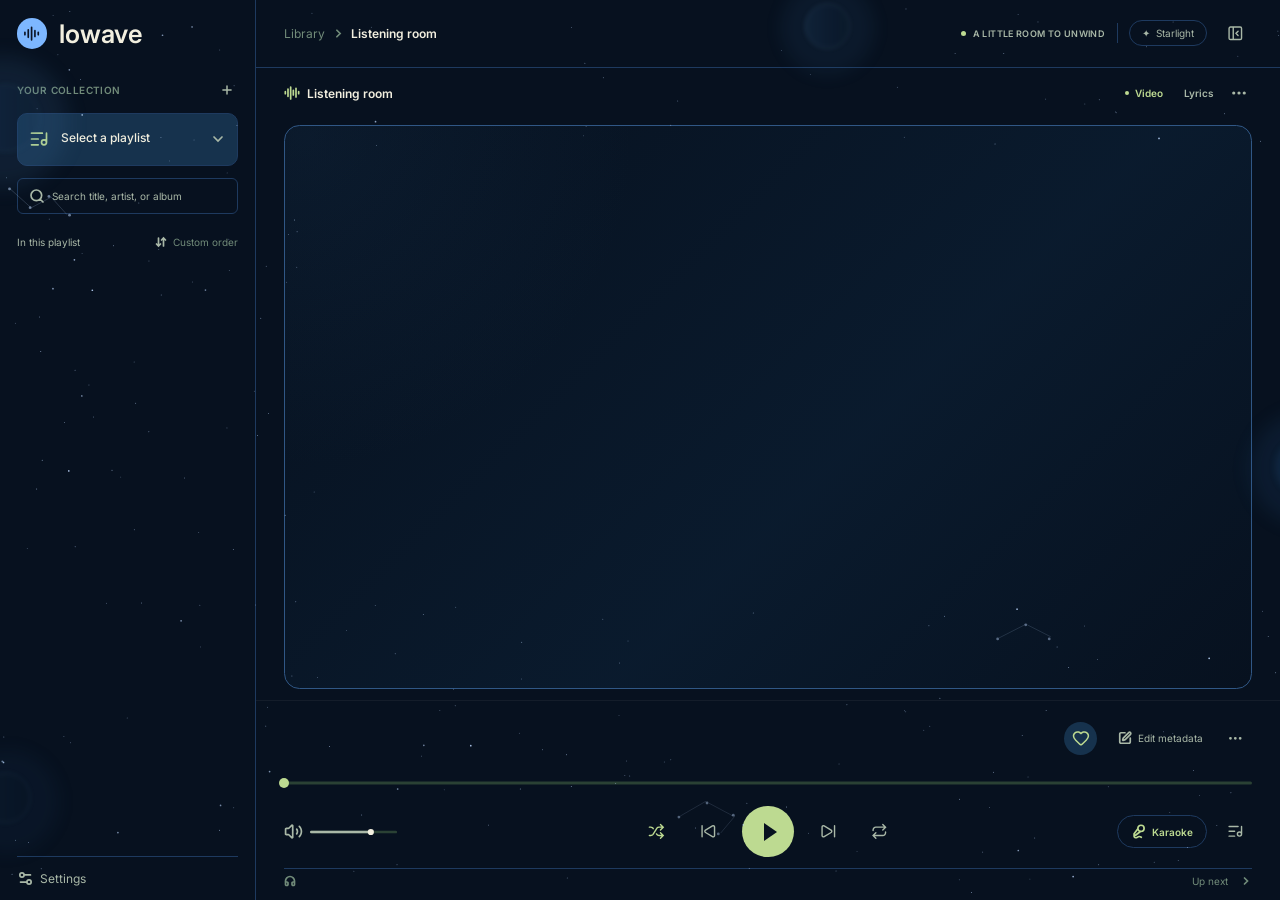
==== commit 4bb15011: "update web layout for different devices resolution" ====
--- a/web/main_menu.html
+++ b/web/main_menu.html
@@ -1,18 +1,18 @@
 <!doctype html>
-<html lang="en" data-theme="starlight">
+<html lang="en">
   <head>
     <meta charset="UTF-8" />
     <meta name="viewport" content="width=device-width, initial-scale=1.0" />
-    <meta name="theme-color" content="#07111f" />
+    <meta name="theme-color" content="" />
     <title>lowave | Listening Room</title>
-    <link rel="stylesheet" href="style.css?v=magic-forest-controls" />
+    <link rel="stylesheet" href="style.css" />
   </head>
   <body class="lowave-page listening-page">
-    <div class="lr-background-artwork" aria-hidden="true"></div>
-    <div class="lr-app">
-      <aside class="lr-sidebar" aria-label="Playlist library">
-        <a class="lr-brand" href="#home" aria-label="lowave home">
-          <span class="lr-brand-mark"
+    <div class="background-artwork" aria-hidden="true"></div>
+    <div class="app">
+      <aside class="sidebar" aria-label="Playlist library">
+        <a class="brand" href="#home" aria-label="lowave home">
+          <span class="brand-mark"
             ><svg
               width="23"
               height="23"
@@ -30,13 +30,13 @@
                 stroke="#0B1324"
               /></svg
           ></span>
-          <span class="lr-brand-name">lowave</span>
+          <span class="brand-name">lowave</span>
         </a>
-        <section class="lr-library-tools" aria-label="Playlist tools">
-          <div class="lr-section-heading">
+        <section class="library-tools" aria-label="Playlist tools">
+          <div class="section-heading">
             <span>YOUR COLLECTION</span>
             <button
-              class="lr-icon-button"
+              class="icon-button"
               type="button"
               aria-label="Create playlist"
               title="Create playlist"
@@ -60,7 +60,7 @@
             </button>
           </div>
           <button
-            class="lr-playlist-select"
+            class="playlist-select"
             type="button"
             aria-label="Select playlist"
           >
@@ -82,7 +82,7 @@
             </svg>
             <span><strong>Select a playlist</strong><small></small></span>
             <svg
-              class="lr-chevron"
+              class="chevron"
               width="16"
               height="16"
               viewBox="0 0 16 16"
@@ -99,7 +99,7 @@
               />
             </svg>
           </button>
-          <label class="lr-search">
+          <label class="search">
             <svg
               width="16"
               height="16"
@@ -123,13 +123,9 @@
             />
           </label>
         </section>
-        <div class="lr-track-heading">
+        <div class="track-heading">
           <span>In this playlist</span>
-          <button
-            class="lr-sort-label"
-            type="button"
-            title="Change track order"
-          >
+          <button class="sort-label" type="button" title="Change track order">
             <svg
               width="12"
               height="12"
@@ -149,11 +145,11 @@
           </button>
         </div>
         <ul
-          class="lr-track-list"
+          class="track-list"
           id="playlistContainer"
           aria-label="Playlist tracks"
         ></ul>
-        <footer class="lr-sidebar-footer">
+        <footer class="sidebar-footer">
           <a href="#settings"
             ><svg
               width="17"
@@ -176,10 +172,10 @@
         </footer>
       </aside>
 
-      <main class="lr-main" id="home">
-        <section class="lr-listening-space" aria-label="Listening room">
-          <header class="lr-header">
-            <div class="lr-breadcrumb">
+      <main class="main" id="home">
+        <section class="listening-space" aria-label="Listening room">
+          <header class="header">
+            <div class="breadcrumb">
               <span>Library</span>
               <svg
                 width="13"
@@ -199,8 +195,8 @@
               </svg>
               <strong>Listening room</strong>
             </div>
-            <div class="lr-session-actions">
-              <span class="lr-session-status"
+            <div class="session-actions">
+              <span class="session-status"
                 ><svg
                   width="5"
                   height="5"
@@ -213,19 +209,19 @@
                   <circle cx="2.5" cy="2.5" r="2.5" fill="#BDDA91" /></svg
                 >A LITTLE ROOM TO UNWIND</span
               >
-              <span class="lr-header-divider"></span>
-              <button
-                class="lr-theme-toggle"
+              <span class="header-divider"></span>
+              <button
+                class="theme-toggle"
                 id="theme-toggle"
                 type="button"
-                aria-label="Switch to Quiet theme"
-                title="Switch to Quiet theme"
+                aria-label="Change theme"
+                title="Change theme"
               >
                 <span aria-hidden="true">✦</span>
-                <span class="lr-theme-label" data-theme-label>Starlight</span>
-              </button>
-              <button
-                class="lr-icon-button"
+                <span class="theme-label" data-theme-label>Theme</span>
+              </button>
+              <button
+                class="icon-button"
                 type="button"
                 title="Toggle playlist sidebar"
                 aria-label="Toggle playlist sidebar"
@@ -250,9 +246,9 @@
             </div>
           </header>
 
-          <div class="lr-room-content">
-            <div class="lr-room-toolbar">
-              <div class="lr-room-title">
+          <div class="room-content">
+            <div class="room-toolbar">
+              <div class="room-title">
                 <svg
                   width="16"
                   height="16"
@@ -272,13 +268,13 @@
                 <strong>Listening room</strong>
               </div>
               <div
-                class="lr-display-modes"
+                class="display-modes"
                 role="radiogroup"
                 aria-label="Display mode"
               >
-                <label class="lr-mode">
+                <label class="mode">
                   <input
-                    class="lr-mode-input"
+                    class="mode-input"
                     type="radio"
                     id="mode-video"
                     name="display-mode"
@@ -286,9 +282,9 @@
                   />
                   <span>Video</span>
                 </label>
-                <label class="lr-mode">
+                <label class="mode">
                   <input
-                    class="lr-mode-input"
+                    class="mode-input"
                     type="radio"
                     id="mode-lyrics"
                     name="display-mode"
@@ -296,7 +292,7 @@
                   <span>Lyrics</span>
                 </label>
                 <button
-                  class="lr-icon-button"
+                  class="icon-button"
                   type="button"
                   title="More display options"
                   aria-label="More display options"
@@ -321,26 +317,26 @@
               </div>
             </div>
 
-            <div class="lr-display-stage">
+            <div class="display-stage">
               <section
-                class="lr-lyric-canvas lr-display-panel lr-video-panel"
+                class="lyric-canvas display-panel video-panel"
                 aria-label="Video display"
               ></section>
               <section
-                class="lr-lyric-canvas lr-display-panel lr-lyrics-panel"
+                class="lyric-canvas display-panel lyrics-panel"
                 aria-label="Lyrics display"
               ></section>
             </div>
           </div>
         </section>
 
-        <section class="lr-playback" aria-label="Playback">
-          <div class="lr-now-playing" id="nowPlayingContainer">
-            <div class="lr-current-track">
-              <div class="lr-current-art" aria-hidden="true"></div>
-              <div class="lr-track-metadata" id="currentTrackMetadata"></div>
-              <button
-                class="lr-heart-button"
+        <section class="playback" aria-label="Playback">
+          <div class="now-playing" id="nowPlayingContainer">
+            <div class="current-track">
+              <div class="current-art" aria-hidden="true"></div>
+              <div class="track-metadata" id="currentTrackMetadata"></div>
+              <button
+                class="heart-button"
                 type="button"
                 aria-label="Add to favorites"
                 title="Add to favorites"
@@ -363,8 +359,8 @@
                 </svg>
               </button>
             </div>
-            <div class="lr-track-actions">
-              <button class="lr-text-action" type="button">
+            <div class="track-actions">
+              <button class="text-action" type="button">
                 <svg
                   width="14"
                   height="14"
@@ -383,7 +379,7 @@
                 >Edit metadata
               </button>
               <button
-                class="lr-icon-button"
+                class="icon-button"
                 type="button"
                 title="More track options"
                 aria-label="More track options"
@@ -408,14 +404,14 @@
             </div>
           </div>
           <div
-            class="lr-timeline"
+            class="timeline"
             id="timelineContainer"
             aria-label="Track timeline"
           >
-            <div class="lr-range-wrap">
-              <div class="lr-range-fill"></div>
+            <div class="range-wrap">
+              <div class="range-fill"></div>
               <svg
-                class="lr-playhead"
+                class="playhead"
                 width="10"
                 height="10"
                 viewBox="0 0 10 10"
@@ -434,12 +430,12 @@
                 aria-label="Track position"
               />
             </div>
-            <div class="lr-time-labels"><span></span><span></span></div>
+            <div class="time-labels"><span></span><span></span></div>
           </div>
-          <div class="lr-control-row" id="playbackControlsContainer">
-            <div class="lr-volume-control">
+          <div class="control-row" id="playbackControlsContainer">
+            <div class="volume-control">
               <svg
-                class="lr-volume-icon"
+                class="volume-icon"
                 width="19"
                 height="19"
                 viewBox="0 0 19 19"
@@ -455,7 +451,7 @@
                   stroke="#A9B8A7"
                 />
               </svg>
-              <div class="lr-volume-slider">
+              <div class="volume-slider">
                 <svg
                   width="98"
                   height="12"
@@ -473,13 +469,9 @@
               </div>
               <span></span>
             </div>
-            <div
-              class="lr-transport"
-              role="group"
-              aria-label="Playback controls"
-            >
-              <button
-                class="lr-icon-button lr-shuffle"
+            <div class="transport" role="group" aria-label="Playback controls">
+              <button
+                class="icon-button shuffle"
                 type="button"
                 aria-label="Shuffle"
                 title="Shuffle"
@@ -502,7 +494,7 @@
                 </svg>
               </button>
               <button
-                class="lr-icon-button"
+                class="icon-button"
                 type="button"
                 aria-label="Previous track"
                 title="Previous track"
@@ -525,13 +517,13 @@
                 </svg>
               </button>
               <button
-                class="lr-play-button is-paused"
+                class="play-button is-paused"
                 type="button"
                 aria-label="Play"
                 title="Play"
               ></button>
               <button
-                class="lr-icon-button"
+                class="icon-button"
                 type="button"
                 aria-label="Next track"
                 title="Next track"
@@ -554,7 +546,7 @@
                 </svg>
               </button>
               <button
-                class="lr-icon-button"
+                class="icon-button"
                 type="button"
                 aria-label="Repeat"
                 title="Repeat"
@@ -577,8 +569,8 @@
                 </svg>
               </button>
             </div>
-            <div class="lr-listening-tools">
-              <button class="lr-karaoke" type="button">
+            <div class="listening-tools">
+              <button class="karaoke" type="button">
                 <svg
                   width="15"
                   height="15"
@@ -597,7 +589,7 @@
                 >Karaoke
               </button>
               <button
-                class="lr-icon-button"
+                class="icon-button"
                 type="button"
                 title="Queue"
                 aria-label="Queue"
@@ -621,8 +613,8 @@
               </button>
             </div>
           </div>
-          <footer class="lr-playback-footer" id="playbackStatusContainer">
-            <span class="lr-quality"
+          <footer class="playback-footer" id="playbackStatusContainer">
+            <span class="quality"
               ><svg
                 width="12"
                 height="12"
@@ -640,7 +632,7 @@
                 /></svg
               ><span></span
             ></span>
-            <span class="lr-up-next"
+            <span class="up-next"
               >Up next <strong></strong
               ><svg
                 width="12"
@@ -663,2076 +655,7 @@
         </section>
       </main>
     </div>
-    <script src="theme.js" defer></script>
-    <svg
-      class="lr-stars"
-      width="100%"
-      height="100%"
-      viewBox="0 0 1440 960"
-      preserveAspectRatio="none"
-      fill="none"
-      xmlns="http://www.w3.org/2000/svg"
-      aria-hidden="true"
-      focusable="false"
-    >
-      <g id="Subtle page-wide stars" clip-path="url(#clip0_0_54)">
-        <circle
-          cx="1003.7"
-          cy="9.48"
-          r="0.5"
-          fill="#BFD9FF"
-          fill-opacity="0.831373"
-        />
-        <circle
-          cx="111.8"
-          cy="12.39"
-          r="0.5"
-          fill="#BFD9FF"
-          fill-opacity="0.898039"
-        />
-        <circle
-          cx="370.1"
-          cy="14.09"
-          r="0.5"
-          fill="#BFD9FF"
-          fill-opacity="0.572549"
-        />
-        <circle
-          cx="1123.3"
-          cy="15.55"
-          r="0.5"
-          fill="#BFD9FF"
-          fill-opacity="0.592157"
-        />
-        <circle
-          cx="93.99"
-          cy="16.4"
-          r="0.5"
-          fill="#BFD9FF"
-          fill-opacity="0.619608"
-        />
-        <circle
-          cx="1144.5"
-          cy="23.35"
-          r="0.5"
-          fill="#BFD9FF"
-          fill-opacity="0.796078"
-        />
-        <circle
-          cx="1288.6"
-          cy="23.42"
-          r="0.5"
-          fill="#BFD9FF"
-          fill-opacity="0.592157"
-        />
-        <circle
-          cx="10.03"
-          cy="28.02"
-          r="0.5"
-          fill="#BFD9FF"
-          fill-opacity="0.85098"
-        />
-        <circle
-          cx="242.2"
-          cy="28.72"
-          r="0.9"
-          fill="#BFD9FF"
-          fill-opacity="0.54902"
-        />
-        <circle
-          cx="433.4"
-          cy="28.99"
-          r="0.5"
-          fill="#BFD9FF"
-          fill-opacity="0.54902"
-        />
-        <circle
-          cx="646.8"
-          cy="29.44"
-          r="0.5"
-          fill="#BFD9FF"
-          fill-opacity="0.72549"
-        />
-        <circle
-          cx="142.2"
-          cy="33.2"
-          r="0.5"
-          fill="#BFD9FF"
-          fill-opacity="0.815686"
-        />
-        <circle
-          cx="1400.4"
-          cy="33.18"
-          r="0.5"
-          fill="#BFD9FF"
-          fill-opacity="0.788235"
-        />
-        <circle
-          cx="210.7"
-          cy="37.6"
-          r="0.9"
-          fill="#BFD9FF"
-          fill-opacity="0.647059"
-        />
-        <circle
-          cx="1401.2"
-          cy="37.8"
-          r="0.5"
-          fill="#BFD9FF"
-          fill-opacity="0.588235"
-        />
-        <circle
-          cx="175.8"
-          cy="41.1"
-          r="0.5"
-          fill="#BFD9FF"
-          fill-opacity="0.54902"
-        />
-        <circle
-          cx="1260.2"
-          cy="49.86"
-          r="0.5"
-          fill="#BFD9FF"
-          fill-opacity="0.631373"
-        />
-        <circle
-          cx="271.7"
-          cy="53.42"
-          r="0.5"
-          fill="#BFD9FF"
-          fill-opacity="0.54902"
-        />
-        <circle
-          cx="871"
-          cy="54.03"
-          r="0.5"
-          fill="#BFD9FF"
-          fill-opacity="0.54902"
-        />
-        <circle
-          cx="1056.1"
-          cy="57.07"
-          r="0.5"
-          fill="#BFD9FF"
-          fill-opacity="0.670588"
-        />
-        <circle
-          cx="1108"
-          cy="57.02"
-          r="0.5"
-          fill="#BFD9FF"
-          fill-opacity="0.72549"
-        />
-        <circle
-          cx="99.08"
-          cy="58.46"
-          r="0.5"
-          fill="#BFD9FF"
-          fill-opacity="0.54902"
-        />
-        <circle
-          cx="1357.7"
-          cy="60.09"
-          r="0.5"
-          fill="#BFD9FF"
-          fill-opacity="0.54902"
-        />
-        <circle
-          cx="661.2"
-          cy="67.38"
-          r="0.5"
-          fill="#BFD9FF"
-          fill-opacity="0.717647"
-        />
-        <circle
-          cx="1421"
-          cy="68.08"
-          r="0.5"
-          fill="#BFD9FF"
-          fill-opacity="0.623529"
-        />
-        <circle
-          cx="111.3"
-          cy="74.5"
-          r="0.9"
-          fill="#BFD9FF"
-          fill-opacity="0.607843"
-        />
-        <circle
-          cx="901.7"
-          cy="79.33"
-          r="0.5"
-          fill="#BFD9FF"
-          fill-opacity="0.54902"
-        />
-        <circle
-          cx="680.9"
-          cy="82.97"
-          r="0.5"
-          fill="#BFD9FF"
-          fill-opacity="0.698039"
-        />
-        <circle
-          cx="123.2"
-          cy="84.67"
-          r="0.5"
-          fill="#BFD9FF"
-          fill-opacity="0.847059"
-        />
-        <circle
-          cx="287"
-          cy="91.44"
-          r="0.5"
-          fill="#BFD9FF"
-          fill-opacity="0.65098"
-        />
-        <circle
-          cx="994.5"
-          cy="93.07"
-          r="0.5"
-          fill="#BFD9FF"
-          fill-opacity="0.588235"
-        />
-        <circle
-          cx="110.2"
-          cy="97.86"
-          r="0.5"
-          fill="#BFD9FF"
-          fill-opacity="0.54902"
-        />
-        <circle
-          cx="1152.7"
-          cy="105.7"
-          r="0.5"
-          fill="#BFD9FF"
-          fill-opacity="0.733333"
-        />
-        <circle
-          cx="1209.9"
-          cy="106.3"
-          r="0.5"
-          fill="#BFD9FF"
-          fill-opacity="0.737255"
-        />
-        <circle
-          cx="760.2"
-          cy="107.8"
-          r="0.5"
-          fill="#BFD9FF"
-          fill-opacity="0.670588"
-        />
-        <circle
-          cx="1194.5"
-          cy="110.9"
-          r="0.5"
-          fill="#BFD9FF"
-          fill-opacity="0.54902"
-        />
-        <circle
-          cx="76.88"
-          cy="115.9"
-          r="0.5"
-          fill="#BFD9FF"
-          fill-opacity="0.670588"
-        />
-        <circle
-          cx="1227.3"
-          cy="119.4"
-          r="0.5"
-          fill="#BFD9FF"
-          fill-opacity="0.701961"
-        />
-        <circle
-          cx="1228.3"
-          cy="120.2"
-          r="0.5"
-          fill="#BFD9FF"
-          fill-opacity="0.54902"
-        />
-        <circle
-          cx="1343.5"
-          cy="121.4"
-          r="0.5"
-          fill="#BFD9FF"
-          fill-opacity="0.780392"
-        />
-        <circle
-          cx="125"
-          cy="122.6"
-          r="0.9"
-          fill="#BFD9FF"
-          fill-opacity="0.745098"
-        />
-        <circle
-          cx="437.9"
-          cy="129.8"
-          r="0.9"
-          fill="#BFD9FF"
-          fill-opacity="0.72549"
-        />
-        <circle
-          cx="752.8"
-          cy="133.6"
-          r="0.5"
-          fill="#BFD9FF"
-          fill-opacity="0.694118"
-        />
-        <circle
-          cx="290.1"
-          cy="133.9"
-          r="0.5"
-          fill="#BFD9FF"
-          fill-opacity="0.788235"
-        />
-        <circle
-          cx="662.5"
-          cy="135"
-          r="0.5"
-          fill="#BFD9FF"
-          fill-opacity="0.54902"
-        />
-        <circle
-          cx="193.5"
-          cy="143.8"
-          r="0.5"
-          fill="#BFD9FF"
-          fill-opacity="0.54902"
-        />
-        <circle
-          cx="659.6"
-          cy="144.9"
-          r="0.5"
-          fill="#BFD9FF"
-          fill-opacity="0.54902"
-        />
-        <circle
-          cx="1001.9"
-          cy="146.3"
-          r="0.5"
-          fill="#BFD9FF"
-          fill-opacity="0.54902"
-        />
-        <circle
-          cx="209"
-          cy="146.6"
-          r="0.5"
-          fill="#BFD9FF"
-          fill-opacity="0.729412"
-        />
-        <circle
-          cx="1273.6"
-          cy="147.6"
-          r="0.9"
-          fill="#BFD9FF"
-          fill-opacity="0.870588"
-        />
-        <circle
-          cx="244.3"
-          cy="149.3"
-          r="0.5"
-          fill="#BFD9FF"
-          fill-opacity="0.54902"
-        />
-        <circle
-          cx="1381.8"
-          cy="150.7"
-          r="0.5"
-          fill="#BFD9FF"
-          fill-opacity="0.776471"
-        />
-        <circle
-          cx="1098.7"
-          cy="153.5"
-          r="0.5"
-          fill="#BFD9FF"
-          fill-opacity="0.811765"
-        />
-        <circle
-          cx="439"
-          cy="155.1"
-          r="0.5"
-          fill="#BFD9FF"
-          fill-opacity="0.596078"
-        />
-        <circle
-          cx="218.1"
-          cy="171.6"
-          r="0.5"
-          fill="#BFD9FF"
-          fill-opacity="0.54902"
-        />
-        <circle
-          cx="279.6"
-          cy="184.4"
-          r="0.5"
-          fill="#BFD9FF"
-          fill-opacity="0.54902"
-        />
-        <circle
-          cx="44.27"
-          cy="189.7"
-          r="0.5"
-          fill="#BFD9FF"
-          fill-opacity="0.823529"
-        />
-        <circle
-          cx="14.87"
-          cy="206.5"
-          r="0.5"
-          fill="#BFD9FF"
-          fill-opacity="0.917647"
-        />
-        <circle
-          cx="185.4"
-          cy="216.6"
-          r="0.5"
-          fill="#BFD9FF"
-          fill-opacity="0.745098"
-        />
-        <circle
-          cx="89.86"
-          cy="233.7"
-          r="0.5"
-          fill="#BFD9FF"
-          fill-opacity="0.811765"
-        />
-        <circle
-          cx="351.5"
-          cy="234.6"
-          r="0.5"
-          fill="#BFD9FF"
-          fill-opacity="0.929412"
-        />
-        <circle
-          cx="354.2"
-          cy="247.1"
-          r="0.5"
-          fill="#BFD9FF"
-          fill-opacity="0.776471"
-        />
-        <circle
-          cx="345"
-          cy="250.1"
-          r="0.5"
-          fill="#BFD9FF"
-          fill-opacity="0.580392"
-        />
-        <circle
-          cx="281.4"
-          cy="255.1"
-          r="0.5"
-          fill="#BFD9FF"
-          fill-opacity="0.54902"
-        />
-        <circle
-          cx="158.5"
-          cy="262.2"
-          r="0.5"
-          fill="#BFD9FF"
-          fill-opacity="0.839216"
-        />
-        <circle
-          cx="206.7"
-          cy="266.2"
-          r="0.5"
-          fill="#BFD9FF"
-          fill-opacity="0.623529"
-        />
-        <circle
-          cx="124.9"
-          cy="270.3"
-          r="0.5"
-          fill="#BFD9FF"
-          fill-opacity="0.592157"
-        />
-        <circle
-          cx="116.7"
-          cy="277.1"
-          r="0.9"
-          fill="#BFD9FF"
-          fill-opacity="0.72549"
-        />
-        <circle
-          cx="196.2"
-          cy="278.3"
-          r="0.5"
-          fill="#BFD9FF"
-          fill-opacity="0.588235"
-        />
-        <circle
-          cx="1421.3"
-          cy="282.8"
-          r="0.5"
-          fill="#BFD9FF"
-          fill-opacity="0.54902"
-        />
-        <circle
-          cx="1425"
-          cy="282.8"
-          r="0.5"
-          fill="#BFD9FF"
-          fill-opacity="0.647059"
-        />
-        <circle
-          cx="321.3"
-          cy="283.9"
-          r="0.5"
-          fill="#BFD9FF"
-          fill-opacity="0.67451"
-        />
-        <circle
-          cx="353.9"
-          cy="285.1"
-          r="0.5"
-          fill="#BFD9FF"
-          fill-opacity="0.615686"
-        />
-        <circle
-          cx="281.9"
-          cy="288.6"
-          r="0.5"
-          fill="#BFD9FF"
-          fill-opacity="0.54902"
-        />
-        <circle
-          cx="242.5"
-          cy="300.7"
-          r="0.5"
-          fill="#BFD9FF"
-          fill-opacity="0.54902"
-        />
-        <circle
-          cx="1415.7"
-          cy="300.9"
-          r="0.5"
-          fill="#BFD9FF"
-          fill-opacity="0.72549"
-        />
-        <circle
-          cx="343.1"
-          cy="301"
-          r="0.5"
-          fill="#BFD9FF"
-          fill-opacity="0.54902"
-        />
-        <circle
-          cx="93.82"
-          cy="307.9"
-          r="0.9"
-          fill="#BFD9FF"
-          fill-opacity="0.682353"
-        />
-        <circle
-          cx="256.5"
-          cy="309.4"
-          r="0.9"
-          fill="#BFD9FF"
-          fill-opacity="0.54902"
-        />
-        <circle
-          cx="135.8"
-          cy="309.6"
-          r="0.9"
-          fill="#BFD9FF"
-          fill-opacity="0.886275"
-        />
-        <circle
-          cx="209.3"
-          cy="314.6"
-          r="0.5"
-          fill="#BFD9FF"
-          fill-opacity="0.74902"
-        />
-        <circle
-          cx="79.36"
-          cy="338.1"
-          r="0.5"
-          fill="#BFD9FF"
-          fill-opacity="0.752941"
-        />
-        <circle
-          cx="315.5"
-          cy="339.4"
-          r="0.5"
-          fill="#BFD9FF"
-          fill-opacity="0.843137"
-        />
-        <circle
-          cx="53.69"
-          cy="344.7"
-          r="0.5"
-          fill="#BFD9FF"
-          fill-opacity="0.54902"
-        />
-        <circle
-          cx="1427"
-          cy="351.5"
-          r="0.5"
-          fill="#BFD9FF"
-          fill-opacity="0.72549"
-        />
-        <circle
-          cx="80.8"
-          cy="375"
-          r="0.5"
-          fill="#BFD9FF"
-          fill-opacity="0.933333"
-        />
-        <circle
-          cx="26.66"
-          cy="376.6"
-          r="0.5"
-          fill="#BFD9FF"
-          fill-opacity="0.898039"
-        />
-        <circle
-          cx="180.4"
-          cy="386.2"
-          r="0.5"
-          fill="#BFD9FF"
-          fill-opacity="0.54902"
-        />
-        <circle
-          cx="117.4"
-          cy="394.8"
-          r="0.5"
-          fill="#BFD9FF"
-          fill-opacity="0.882353"
-        />
-        <circle
-          cx="132.2"
-          cy="410.7"
-          r="0.5"
-          fill="#BFD9FF"
-          fill-opacity="0.607843"
-        />
-        <circle
-          cx="308.6"
-          cy="417.2"
-          r="0.5"
-          fill="#BFD9FF"
-          fill-opacity="0.603922"
-        />
-        <circle
-          cx="124.6"
-          cy="422.3"
-          r="0.9"
-          fill="#BFD9FF"
-          fill-opacity="0.54902"
-        />
-        <circle
-          cx="182"
-          cy="430"
-          r="0.5"
-          fill="#BFD9FF"
-          fill-opacity="0.937255"
-        />
-        <circle
-          cx="323.8"
-          cy="441.2"
-          r="0.5"
-          fill="#BFD9FF"
-          fill-opacity="0.886275"
-        />
-        <circle
-          cx="137"
-          cy="444.7"
-          r="0.5"
-          fill="#BFD9FF"
-          fill-opacity="0.639216"
-        />
-        <circle
-          cx="106.1"
-          cy="450.8"
-          r="0.5"
-          fill="#BFD9FF"
-          fill-opacity="0.823529"
-        />
-        <circle
-          cx="279.4"
-          cy="456.4"
-          r="0.5"
-          fill="#BFD9FF"
-          fill-opacity="0.666667"
-        />
-        <circle
-          cx="196.1"
-          cy="460.6"
-          r="0.5"
-          fill="#BFD9FF"
-          fill-opacity="0.8"
-        />
-        <circle
-          cx="312.1"
-          cy="464.5"
-          r="0.5"
-          fill="#BFD9FF"
-          fill-opacity="0.854902"
-        />
-        <circle
-          cx="82.34"
-          cy="490.9"
-          r="0.5"
-          fill="#BFD9FF"
-          fill-opacity="0.929412"
-        />
-        <circle
-          cx="156.8"
-          cy="501.5"
-          r="0.5"
-          fill="#BFD9FF"
-          fill-opacity="0.909804"
-        />
-        <circle
-          cx="110.7"
-          cy="502.3"
-          r="0.9"
-          fill="#BFD9FF"
-          fill-opacity="0.835294"
-        />
-        <circle
-          cx="166.1"
-          cy="508.9"
-          r="0.5"
-          fill="#BFD9FF"
-          fill-opacity="0.54902"
-        />
-        <circle
-          cx="234.1"
-          cy="509.9"
-          r="0.5"
-          fill="#BFD9FF"
-          fill-opacity="0.701961"
-        />
-        <circle
-          cx="76.41"
-          cy="521.5"
-          r="0.5"
-          fill="#BFD9FF"
-          fill-opacity="0.929412"
-        />
-        <circle
-          cx="372.4"
-          cy="524.8"
-          r="0.5"
-          fill="#BFD9FF"
-          fill-opacity="0.54902"
-        />
-        <circle
-          cx="341.5"
-          cy="549.6"
-          r="0.5"
-          fill="#BFD9FF"
-          fill-opacity="0.917647"
-        />
-        <circle
-          cx="1422.6"
-          cy="559.3"
-          r="0.5"
-          fill="#BFD9FF"
-          fill-opacity="0.729412"
-        />
-        <circle
-          cx="180.6"
-          cy="565"
-          r="0.5"
-          fill="#BFD9FF"
-          fill-opacity="0.686275"
-        />
-        <circle
-          cx="249.3"
-          cy="568"
-          r="0.5"
-          fill="#BFD9FF"
-          fill-opacity="0.54902"
-        />
-        <circle
-          cx="117.5"
-          cy="583.1"
-          r="0.5"
-          fill="#BFD9FF"
-          fill-opacity="0.772549"
-        />
-        <circle
-          cx="66.42"
-          cy="585.2"
-          r="0.5"
-          fill="#BFD9FF"
-          fill-opacity="0.560784"
-        />
-        <circle
-          cx="286.2"
-          cy="586.1"
-          r="0.5"
-          fill="#BFD9FF"
-          fill-opacity="0.764706"
-        />
-        <circle
-          cx="352.8"
-          cy="641.9"
-          r="0.5"
-          fill="#BFD9FF"
-          fill-opacity="0.756863"
-        />
-        <circle
-          cx="188.3"
-          cy="643.2"
-          r="0.5"
-          fill="#BFD9FF"
-          fill-opacity="0.784314"
-        />
-        <circle
-          cx="151"
-          cy="643.4"
-          r="0.5"
-          fill="#BFD9FF"
-          fill-opacity="0.54902"
-        />
-        <circle
-          cx="309.9"
-          cy="645.3"
-          r="0.5"
-          fill="#BFD9FF"
-          fill-opacity="0.54902"
-        />
-        <circle
-          cx="250.5"
-          cy="645.5"
-          r="0.5"
-          fill="#BFD9FF"
-          fill-opacity="0.627451"
-        />
-        <circle
-          cx="437.6"
-          cy="646"
-          r="0.5"
-          fill="#BFD9FF"
-          fill-opacity="0.658824"
-        />
-        <circle
-          cx="523.4"
-          cy="647.7"
-          r="0.5"
-          fill="#BFD9FF"
-          fill-opacity="0.54902"
-        />
-        <circle
-          cx="1122.2"
-          cy="649.8"
-          r="0.9"
-          fill="#BFD9FF"
-          fill-opacity="0.807843"
-        />
-        <circle
-          cx="1384"
-          cy="651.9"
-          r="0.5"
-          fill="#BFD9FF"
-          fill-opacity="0.54902"
-        />
-        <circle
-          cx="840.8"
-          cy="653.9"
-          r="0.5"
-          fill="#BFD9FF"
-          fill-opacity="0.721569"
-        />
-        <circle
-          cx="488.9"
-          cy="655.3"
-          r="0.5"
-          fill="#BFD9FF"
-          fill-opacity="0.933333"
-        />
-        <circle
-          cx="1044.9"
-          cy="657.4"
-          r="0.5"
-          fill="#BFD9FF"
-          fill-opacity="0.835294"
-        />
-        <circle
-          cx="1422.5"
-          cy="659"
-          r="0.5"
-          fill="#BFD9FF"
-          fill-opacity="0.556863"
-        />
-        <circle
-          cx="680.3"
-          cy="660.4"
-          r="0.5"
-          fill="#BFD9FF"
-          fill-opacity="0.768627"
-        />
-        <circle
-          cx="230.5"
-          cy="662.2"
-          r="0.9"
-          fill="#BFD9FF"
-          fill-opacity="0.643137"
-        />
-        <circle
-          cx="1028.2"
-          cy="667.4"
-          r="0.5"
-          fill="#BFD9FF"
-          fill-opacity="0.745098"
-        />
-        <circle
-          cx="1194.2"
-          cy="667.8"
-          r="0.5"
-          fill="#BFD9FF"
-          fill-opacity="0.572549"
-        />
-        <circle
-          cx="407"
-          cy="672.4"
-          r="0.5"
-          fill="#BFD9FF"
-          fill-opacity="0.556863"
-        />
-        <circle
-          cx="1390.1"
-          cy="678.8"
-          r="0.5"
-          fill="#BFD9FF"
-          fill-opacity="0.905882"
-        />
-        <circle
-          cx="707.2"
-          cy="683.8"
-          r="0.5"
-          fill="#BFD9FF"
-          fill-opacity="0.54902"
-        />
-        <circle
-          cx="593.8"
-          cy="685.1"
-          r="0.5"
-          fill="#BFD9FF"
-          fill-opacity="0.823529"
-        />
-        <circle
-          cx="251.2"
-          cy="690"
-          r="0.5"
-          fill="#BFD9FF"
-          fill-opacity="0.54902"
-        />
-        <circle
-          cx="1164.9"
-          cy="690.2"
-          r="0.5"
-          fill="#BFD9FF"
-          fill-opacity="0.815686"
-        />
-        <circle
-          cx="458.9"
-          cy="697.3"
-          r="0.5"
-          fill="#BFD9FF"
-          fill-opacity="0.705882"
-        />
-        <circle
-          cx="1327.1"
-          cy="702.2"
-          r="0.9"
-          fill="#BFD9FF"
-          fill-opacity="0.92549"
-        />
-        <circle
-          cx="1207.9"
-          cy="703.6"
-          r="0.5"
-          fill="#BFD9FF"
-          fill-opacity="0.705882"
-        />
-        <circle
-          cx="698"
-          cy="707.1"
-          r="0.5"
-          fill="#BFD9FF"
-          fill-opacity="0.658824"
-        />
-        <circle
-          cx="1177.2"
-          cy="711.9"
-          r="0.5"
-          fill="#BFD9FF"
-          fill-opacity="0.890196"
-        />
-        <circle
-          cx="1398"
-          cy="717.5"
-          r="0.5"
-          fill="#BFD9FF"
-          fill-opacity="0.85098"
-        />
-        <circle
-          cx="348.7"
-          cy="721.1"
-          r="0.5"
-          fill="#BFD9FF"
-          fill-opacity="0.741176"
-        />
-        <circle
-          cx="376.1"
-          cy="722.6"
-          r="0.5"
-          fill="#BFD9FF"
-          fill-opacity="0.54902"
-        />
-        <circle
-          cx="593.7"
-          cy="724.2"
-          r="0.5"
-          fill="#BFD9FF"
-          fill-opacity="0.54902"
-        />
-        <circle
-          cx="32.46"
-          cy="728.2"
-          r="0.5"
-          fill="#BFD9FF"
-          fill-opacity="0.635294"
-        />
-        <circle
-          cx="521.2"
-          cy="735.1"
-          r="0.5"
-          fill="#BFD9FF"
-          fill-opacity="0.54902"
-        />
-        <circle
-          cx="1039.9"
-          cy="744.7"
-          r="0.5"
-          fill="#BFD9FF"
-          fill-opacity="0.917647"
-        />
-        <circle
-          cx="940.7"
-          cy="751.8"
-          r="0.5"
-          fill="#BFD9FF"
-          fill-opacity="0.745098"
-        />
-        <circle
-          cx="522.9"
-          cy="752.7"
-          r="0.5"
-          fill="#BFD9FF"
-          fill-opacity="0.639216"
-        />
-        <circle
-          cx="322.6"
-          cy="754.3"
-          r="0.5"
-          fill="#BFD9FF"
-          fill-opacity="0.54902"
-        />
-        <circle
-          cx="506.5"
-          cy="757.8"
-          r="0.5"
-          fill="#BFD9FF"
-          fill-opacity="0.54902"
-        />
-        <circle
-          cx="1153.2"
-          cy="758"
-          r="0.5"
-          fill="#BFD9FF"
-          fill-opacity="0.92549"
-        />
-        <circle
-          cx="1002.2"
-          cy="758.1"
-          r="0.5"
-          fill="#BFD9FF"
-          fill-opacity="0.564706"
-        />
-        <circle
-          cx="1003.4"
-          cy="759.3"
-          r="0.5"
-          fill="#BFD9FF"
-          fill-opacity="0.729412"
-        />
-        <circle
-          cx="697.6"
-          cy="763.3"
-          r="0.5"
-          fill="#BFD9FF"
-          fill-opacity="0.54902"
-        />
-        <circle
-          cx="173"
-          cy="765.9"
-          r="0.5"
-          fill="#BFD9FF"
-          fill-opacity="0.54902"
-        />
-        <circle
-          cx="320.8"
-          cy="774.5"
-          r="0.5"
-          fill="#BFD9FF"
-          fill-opacity="0.929412"
-        />
-        <circle
-          cx="1029.1"
-          cy="774.7"
-          r="0.5"
-          fill="#BFD9FF"
-          fill-opacity="0.576471"
-        />
-        <circle
-          cx="1022.7"
-          cy="778.9"
-          r="0.5"
-          fill="#BFD9FF"
-          fill-opacity="0.54902"
-        />
-        <circle
-          cx="1278.5"
-          cy="780.5"
-          r="0.5"
-          fill="#BFD9FF"
-          fill-opacity="0.54902"
-        />
-        <circle
-          cx="591.3"
-          cy="782"
-          r="0.5"
-          fill="#BFD9FF"
-          fill-opacity="0.627451"
-        />
-        <circle
-          cx="1288.3"
-          cy="782.5"
-          r="0.5"
-          fill="#BFD9FF"
-          fill-opacity="0.658824"
-        />
-        <circle
-          cx="1127.7"
-          cy="784.4"
-          r="0.5"
-          fill="#BFD9FF"
-          fill-opacity="0.870588"
-        />
-        <circle
-          cx="105.5"
-          cy="785.6"
-          r="0.5"
-          fill="#BFD9FF"
-          fill-opacity="0.556863"
-        />
-        <circle
-          cx="41.44"
-          cy="786.2"
-          r="0.5"
-          fill="#BFD9FF"
-          fill-opacity="0.74902"
-        />
-        <circle
-          cx="112.4"
-          cy="792.2"
-          r="0.5"
-          fill="#BFD9FF"
-          fill-opacity="0.54902"
-        />
-        <circle
-          cx="489.4"
-          cy="795"
-          r="0.9"
-          fill="#BFD9FF"
-          fill-opacity="0.568627"
-        />
-        <circle
-          cx="539.5"
-          cy="795.4"
-          r="0.9"
-          fill="#BFD9FF"
-          fill-opacity="0.858824"
-        />
-        <circle
-          cx="388.8"
-          cy="796.3"
-          r="0.5"
-          fill="#BFD9FF"
-          fill-opacity="0.898039"
-        />
-        <circle
-          cx="616.1"
-          cy="799.7"
-          r="0.5"
-          fill="#BFD9FF"
-          fill-opacity="0.733333"
-        />
-        <circle
-          cx="641.6"
-          cy="805.1"
-          r="0.5"
-          fill="#BFD9FF"
-          fill-opacity="0.882353"
-        />
-        <circle
-          cx="487"
-          cy="806.5"
-          r="0.5"
-          fill="#BFD9FF"
-          fill-opacity="0.682353"
-        />
-        <circle
-          cx="752.8"
-          cy="810.4"
-          r="0.5"
-          fill="#BFD9FF"
-          fill-opacity="0.572549"
-        />
-        <circle
-          cx="41.08"
-          cy="813.3"
-          r="0.9"
-          fill="#BFD9FF"
-          fill-opacity="0.843137"
-        />
-        <circle
-          cx="39.73"
-          cy="812.2"
-          r="0.9"
-          fill="#BFD9FF"
-          fill-opacity="0.588235"
-        />
-        <circle
-          cx="705.6"
-          cy="811.8"
-          r="0.5"
-          fill="#BFD9FF"
-          fill-opacity="0.54902"
-        />
-        <circle
-          cx="745.9"
-          cy="812.7"
-          r="0.5"
-          fill="#BFD9FF"
-          fill-opacity="0.54902"
-        />
-        <circle
-          cx="932.3"
-          cy="814.9"
-          r="0.5"
-          fill="#BFD9FF"
-          fill-opacity="0.54902"
-        />
-        <circle
-          cx="1310.4"
-          cy="821.8"
-          r="0.5"
-          fill="#BFD9FF"
-          fill-opacity="0.67451"
-        />
-        <circle
-          cx="324.9"
-          cy="823"
-          r="0.9"
-          fill="#BFD9FF"
-          fill-opacity="0.635294"
-        />
-        <circle
-          cx="1097.1"
-          cy="823.8"
-          r="0.5"
-          fill="#BFD9FF"
-          fill-opacity="0.85098"
-        />
-        <circle
-          cx="703.8"
-          cy="827.2"
-          r="0.5"
-          fill="#BFD9FF"
-          fill-opacity="0.568627"
-        />
-        <circle
-          cx="709"
-          cy="827.7"
-          r="0.5"
-          fill="#BFD9FF"
-          fill-opacity="0.666667"
-        />
-        <circle
-          cx="1133.9"
-          cy="828.7"
-          r="0.5"
-          fill="#BFD9FF"
-          fill-opacity="0.54902"
-        />
-        <circle
-          cx="694"
-          cy="835.8"
-          r="0.5"
-          fill="#BFD9FF"
-          fill-opacity="0.682353"
-        />
-        <circle
-          cx="646.7"
-          cy="838.9"
-          r="0.5"
-          fill="#BFD9FF"
-          fill-opacity="0.870588"
-        />
-        <circle
-          cx="1219.5"
-          cy="839.2"
-          r="0.5"
-          fill="#BFD9FF"
-          fill-opacity="0.54902"
-        />
-        <circle
-          cx="1407.8"
-          cy="840.8"
-          r="0.5"
-          fill="#BFD9FF"
-          fill-opacity="0.772549"
-        />
-        <circle
-          cx="461.5"
-          cy="841.6"
-          r="0.9"
-          fill="#BFD9FF"
-          fill-opacity="0.623529"
-        />
-        <circle
-          cx="592.3"
-          cy="841.5"
-          r="0.5"
-          fill="#BFD9FF"
-          fill-opacity="0.894118"
-        />
-        <circle
-          cx="511.2"
-          cy="842.5"
-          r="0.5"
-          fill="#BFD9FF"
-          fill-opacity="0.54902"
-        />
-        <circle
-          cx="1350.3"
-          cy="845.6"
-          r="0.5"
-          fill="#BFD9FF"
-          fill-opacity="0.772549"
-        />
-        <circle
-          cx="1316.8"
-          cy="848.4"
-          r="0.5"
-          fill="#BFD9FF"
-          fill-opacity="0.54902"
-        />
-        <circle
-          cx="1060.8"
-          cy="852.5"
-          r="0.5"
-          fill="#BFD9FF"
-          fill-opacity="0.870588"
-        />
-        <circle
-          cx="834"
-          cy="856.8"
-          r="0.5"
-          fill="#BFD9FF"
-          fill-opacity="0.690196"
-        />
-        <circle
-          cx="272.6"
-          cy="859.1"
-          r="0.9"
-          fill="#BFD9FF"
-          fill-opacity="0.596078"
-        />
-        <circle
-          cx="876.3"
-          cy="860.7"
-          r="0.5"
-          fill="#BFD9FF"
-          fill-opacity="0.898039"
-        />
-        <circle
-          cx="1092.9"
-          cy="861.4"
-          r="0.5"
-          fill="#BFD9FF"
-          fill-opacity="0.54902"
-        />
-        <circle
-          cx="286.6"
-          cy="861.5"
-          r="0.5"
-          fill="#BFD9FF"
-          fill-opacity="0.54902"
-        />
-        <circle
-          cx="1285.1"
-          cy="866.7"
-          r="0.5"
-          fill="#BFD9FF"
-          fill-opacity="0.54902"
-        />
-        <circle
-          cx="423.1"
-          cy="869.3"
-          r="0.5"
-          fill="#BFD9FF"
-          fill-opacity="0.823529"
-        />
-        <circle
-          cx="830.1"
-          cy="879.8"
-          r="0.9"
-          fill="#BFD9FF"
-          fill-opacity="0.611765"
-        />
-        <circle
-          cx="558.5"
-          cy="880.1"
-          r="0.5"
-          fill="#BFD9FF"
-          fill-opacity="0.905882"
-        />
-        <circle
-          cx="1335.3"
-          cy="880.5"
-          r="0.5"
-          fill="#BFD9FF"
-          fill-opacity="0.678431"
-        />
-        <circle
-          cx="12.9"
-          cy="881.1"
-          r="0.5"
-          fill="#BFD9FF"
-          fill-opacity="0.917647"
-        />
-        <circle
-          cx="779.3"
-          cy="883.1"
-          r="0.5"
-          fill="#BFD9FF"
-          fill-opacity="0.760784"
-        />
-        <circle
-          cx="349.8"
-          cy="885.2"
-          r="0.5"
-          fill="#BFD9FF"
-          fill-opacity="0.639216"
-        />
-        <circle
-          cx="271.4"
-          cy="885.6"
-          r="0.5"
-          fill="#BFD9FF"
-          fill-opacity="0.92549"
-        />
-        <circle
-          cx="163.1"
-          cy="888.1"
-          r="0.9"
-          fill="#BFD9FF"
-          fill-opacity="0.615686"
-        />
-        <circle
-          cx="899.8"
-          cy="888.8"
-          r="0.5"
-          fill="#BFD9FF"
-          fill-opacity="0.54902"
-        />
-        <circle
-          cx="1141"
-          cy="893.9"
-          r="0.5"
-          fill="#BFD9FF"
-          fill-opacity="0.741176"
-        />
-        <circle
-          cx="53.82"
-          cy="896.2"
-          r="0.5"
-          fill="#BFD9FF"
-          fill-opacity="0.807843"
-        />
-        <circle
-          cx="67.63"
-          cy="898.6"
-          r="0.5"
-          fill="#BFD9FF"
-          fill-opacity="0.803922"
-        />
-        <circle
-          cx="1303.9"
-          cy="904"
-          r="0.5"
-          fill="#BFD9FF"
-          fill-opacity="0.803922"
-        />
-        <circle
-          cx="1123.5"
-          cy="907.2"
-          r="0.9"
-          fill="#BFD9FF"
-          fill-opacity="0.662745"
-        />
-        <circle
-          cx="951.5"
-          cy="908.1"
-          r="0.5"
-          fill="#BFD9FF"
-          fill-opacity="0.54902"
-        />
-        <circle
-          cx="1085.5"
-          cy="908.9"
-          r="0.5"
-          fill="#BFD9FF"
-          fill-opacity="0.87451"
-        />
-        <circle
-          cx="1294.1"
-          cy="917.9"
-          r="0.5"
-          fill="#BFD9FF"
-          fill-opacity="0.635294"
-        />
-        <circle
-          cx="1268.5"
-          cy="919.6"
-          r="0.5"
-          fill="#BFD9FF"
-          fill-opacity="0.745098"
-        />
-        <circle
-          cx="460.8"
-          cy="922.4"
-          r="0.5"
-          fill="#BFD9FF"
-          fill-opacity="0.662745"
-        />
-        <circle
-          cx="1209.2"
-          cy="922.4"
-          r="0.5"
-          fill="#BFD9FF"
-          fill-opacity="0.737255"
-        />
-        <circle
-          cx="836.5"
-          cy="926.4"
-          r="0.5"
-          fill="#BFD9FF"
-          fill-opacity="0.74902"
-        />
-        <circle
-          cx="81.28"
-          cy="926.7"
-          r="0.5"
-          fill="#BFD9FF"
-          fill-opacity="0.72549"
-        />
-        <circle
-          cx="929.1"
-          cy="929"
-          r="0.5"
-          fill="#BFD9FF"
-          fill-opacity="0.639216"
-        />
-        <circle
-          cx="414.8"
-          cy="929.3"
-          r="0.5"
-          fill="#BFD9FF"
-          fill-opacity="0.54902"
-        />
-        <circle
-          cx="50.18"
-          cy="932.6"
-          r="0.5"
-          fill="#BFD9FF"
-          fill-opacity="0.866667"
-        />
-        <circle
-          cx="1182"
-          cy="935"
-          r="0.9"
-          fill="#BFD9FF"
-          fill-opacity="0.803922"
-        />
-        <circle
-          cx="642.4"
-          cy="936.5"
-          r="0.5"
-          fill="#BFD9FF"
-          fill-opacity="0.627451"
-        />
-        <circle
-          cx="1135.9"
-          cy="937.7"
-          r="0.5"
-          fill="#BFD9FF"
-          fill-opacity="0.560784"
-        />
-        <circle
-          cx="1060.6"
-          cy="938.5"
-          r="0.5"
-          fill="#BFD9FF"
-          fill-opacity="0.635294"
-        />
-        <circle
-          cx="1417"
-          cy="950.1"
-          r="0.5"
-          fill="#BFD9FF"
-          fill-opacity="0.54902"
-        />
-        <circle
-          cx="1073.7"
-          cy="952.1"
-          r="0.5"
-          fill="#BFD9FF"
-          fill-opacity="0.682353"
-        />
-        <circle
-          cx="1073.7"
-          cy="952.1"
-          r="0.5"
-          fill="#BFD9FF"
-          fill-opacity="0.682353"
-        />
-        <g filter="url(#filter0_f_0_54)">
-          <circle
-            cx="40"
-            cy="130"
-            r="70"
-            fill="#4A7DB5"
-            fill-opacity="0.12549"
-          />
-        </g>
-        <g filter="url(#filter1_f_0_54)">
-          <circle cx="44" cy="126" r="36" fill="url(#paint0_linear_0_54)" />
-          <circle
-            cx="44"
-            cy="126"
-            r="35.5"
-            stroke="#7DB7FF"
-            stroke-opacity="0.101961"
-          />
-        </g>
-        <g filter="url(#filter2_f_0_54)">
-          <circle
-            cx="920"
-            cy="30"
-            r="50"
-            fill="#3D6E9C"
-            fill-opacity="0.0941176"
-          />
-        </g>
-        <g filter="url(#filter3_f_0_54)">
-          <circle cx="920" cy="28" r="24" fill="url(#paint1_linear_0_54)" />
-          <circle
-            cx="920"
-            cy="28"
-            r="23.5"
-            stroke="#BFD9FF"
-            stroke-opacity="0.133333"
-          />
-        </g>
-        <g filter="url(#filter4_f_0_54)">
-          <circle
-            cx="1430"
-            cy="500"
-            r="60"
-            fill="#2B5E94"
-            fill-opacity="0.133333"
-          />
-        </g>
-        <g filter="url(#filter5_f_0_54)">
-          <circle cx="1428" cy="498" r="30" fill="url(#paint2_linear_0_54)" />
-          <circle
-            cx="1428"
-            cy="498"
-            r="29.5"
-            stroke="#7DB7FF"
-            stroke-opacity="0.0941176"
-          />
-        </g>
-        <g filter="url(#filter6_f_0_54)">
-          <circle
-            cx="45"
-            cy="855"
-            r="55"
-            fill="#1E3A60"
-            fill-opacity="0.12549"
-          />
-        </g>
-        <g filter="url(#filter7_f_0_54)">
-          <circle cx="43" cy="851" r="27" fill="url(#paint3_linear_0_54)" />
-          <circle
-            cx="43"
-            cy="851"
-            r="26.5"
-            stroke="#BFD9FF"
-            stroke-opacity="0.101961"
-          />
-        </g>
-        <circle
-          cx="47.5"
-          cy="201.5"
-          r="1.5"
-          fill="#BFD9FF"
-          fill-opacity="0.533333"
-        />
-        <circle
-          cx="69.5"
-          cy="221.5"
-          r="1.5"
-          fill="#BFD9FF"
-          fill-opacity="0.533333"
-        />
-        <circle
-          cx="89.5"
-          cy="209.5"
-          r="1.5"
-          fill="#BFD9FF"
-          fill-opacity="0.533333"
-        />
-        <circle
-          cx="111.5"
-          cy="229.5"
-          r="1.5"
-          fill="#BFD9FF"
-          fill-opacity="0.533333"
-        />
-        <path
-          d="M48.7061 201.963L70.2573 221.368"
-          stroke-linecap="round"
-          stroke="#BFD9FF"
-          stroke-opacity="0.2"
-        />
-        <path
-          d="M71.2067 221.324L91.5145 210.526"
-          stroke-linecap="round"
-          stroke="#BFD9FF"
-          stroke-opacity="0.2"
-        />
-        <path
-          d="M91.7061 210.037L108.434 228.616"
-          stroke-linecap="round"
-          stroke="#BFD9FF"
-          stroke-opacity="0.2"
-        />
-        <circle
-          cx="1101.5"
-          cy="681.5"
-          r="1.5"
-          fill="#BFD9FF"
-          fill-opacity="0.439216"
-        />
-        <circle
-          cx="1131.5"
-          cy="666.5"
-          r="1.5"
-          fill="#BFD9FF"
-          fill-opacity="0.439216"
-        />
-        <circle
-          cx="1156.5"
-          cy="681.5"
-          r="1.5"
-          fill="#BFD9FF"
-          fill-opacity="0.439216"
-        />
-        <path
-          d="M1103.22 680.328L1130.84 666.254"
-          stroke-linecap="round"
-          stroke="#BFD9FF"
-          stroke-opacity="0.156863"
-        />
-        <path
-          d="M1133.67 666.781L1157.73 679.039"
-          stroke-linecap="round"
-          stroke="#BFD9FF"
-          stroke-opacity="0.156863"
-        />
-        <circle
-          cx="761.5"
-          cy="871.5"
-          r="1.5"
-          fill="#BFD9FF"
-          fill-opacity="0.407843"
-        />
-        <circle
-          cx="791.5"
-          cy="856.5"
-          r="1.5"
-          fill="#BFD9FF"
-          fill-opacity="0.407843"
-        />
-        <circle
-          cx="819.5"
-          cy="869.5"
-          r="1.5"
-          fill="#BFD9FF"
-          fill-opacity="0.407843"
-        />
-        <circle
-          cx="803.5"
-          cy="889.5"
-          r="1.5"
-          fill="#BFD9FF"
-          fill-opacity="0.407843"
-        />
-        <path
-          d="M763.183 870.317L790.03 854.817"
-          stroke-linecap="round"
-          stroke="#BFD9FF"
-          stroke-opacity="0.141176"
-        />
-        <path
-          d="M793.676 856.793L819.282 870.408"
-          stroke-linecap="round"
-          stroke="#BFD9FF"
-          stroke-opacity="0.141176"
-        />
-        <path
-          d="M821.062 870.704L806.278 888.323"
-          stroke-linecap="round"
-          stroke="#BFD9FF"
-          stroke-opacity="0.141176"
-        />
-      </g>
-      <defs>
-        <filter
-          id="filter0_f_0_54"
-          x="-50"
-          y="40"
-          width="180"
-          height="180"
-          filterUnits="userSpaceOnUse"
-          color-interpolation-filters="sRGB"
-        >
-          <feFlood flood-opacity="0" result="BackgroundImageFix" />
-          <feBlend
-            mode="normal"
-            in="SourceGraphic"
-            in2="BackgroundImageFix"
-            result="shape"
-          />
-          <feGaussianBlur
-            stdDeviation="10"
-            result="effect1_foregroundBlur_0_54"
-          />
-        </filter>
-        <filter
-          id="filter1_f_0_54"
-          x="2"
-          y="84"
-          width="84"
-          height="84"
-          filterUnits="userSpaceOnUse"
-          color-interpolation-filters="sRGB"
-        >
-          <feFlood flood-opacity="0" result="BackgroundImageFix" />
-          <feBlend
-            mode="normal"
-            in="SourceGraphic"
-            in2="BackgroundImageFix"
-            result="shape"
-          />
-          <feGaussianBlur
-            stdDeviation="3"
-            result="effect1_foregroundBlur_0_54"
-          />
-        </filter>
-        <filter
-          id="filter2_f_0_54"
-          x="854"
-          y="-36"
-          width="132"
-          height="132"
-          filterUnits="userSpaceOnUse"
-          color-interpolation-filters="sRGB"
-        >
-          <feFlood flood-opacity="0" result="BackgroundImageFix" />
-          <feBlend
-            mode="normal"
-            in="SourceGraphic"
-            in2="BackgroundImageFix"
-            result="shape"
-          />
-          <feGaussianBlur
-            stdDeviation="8"
-            result="effect1_foregroundBlur_0_54"
-          />
-        </filter>
-        <filter
-          id="filter3_f_0_54"
-          x="891"
-          y="-1"
-          width="58"
-          height="58"
-          filterUnits="userSpaceOnUse"
-          color-interpolation-filters="sRGB"
-        >
-          <feFlood flood-opacity="0" result="BackgroundImageFix" />
-          <feBlend
-            mode="normal"
-            in="SourceGraphic"
-            in2="BackgroundImageFix"
-            result="shape"
-          />
-          <feGaussianBlur
-            stdDeviation="2.5"
-            result="effect1_foregroundBlur_0_54"
-          />
-        </filter>
-        <filter
-          id="filter4_f_0_54"
-          x="1352"
-          y="422"
-          width="156"
-          height="156"
-          filterUnits="userSpaceOnUse"
-          color-interpolation-filters="sRGB"
-        >
-          <feFlood flood-opacity="0" result="BackgroundImageFix" />
-          <feBlend
-            mode="normal"
-            in="SourceGraphic"
-            in2="BackgroundImageFix"
-            result="shape"
-          />
-          <feGaussianBlur
-            stdDeviation="9"
-            result="effect1_foregroundBlur_0_54"
-          />
-        </filter>
-        <filter
-          id="filter5_f_0_54"
-          x="1391"
-          y="461"
-          width="74"
-          height="74"
-          filterUnits="userSpaceOnUse"
-          color-interpolation-filters="sRGB"
-        >
-          <feFlood flood-opacity="0" result="BackgroundImageFix" />
-          <feBlend
-            mode="normal"
-            in="SourceGraphic"
-            in2="BackgroundImageFix"
-            result="shape"
-          />
-          <feGaussianBlur
-            stdDeviation="3.5"
-            result="effect1_foregroundBlur_0_54"
-          />
-        </filter>
-        <filter
-          id="filter6_f_0_54"
-          x="-26"
-          y="784"
-          width="142"
-          height="142"
-          filterUnits="userSpaceOnUse"
-          color-interpolation-filters="sRGB"
-        >
-          <feFlood flood-opacity="0" result="BackgroundImageFix" />
-          <feBlend
-            mode="normal"
-            in="SourceGraphic"
-            in2="BackgroundImageFix"
-            result="shape"
-          />
-          <feGaussianBlur
-            stdDeviation="8"
-            result="effect1_foregroundBlur_0_54"
-          />
-        </filter>
-        <filter
-          id="filter7_f_0_54"
-          x="11"
-          y="819"
-          width="64"
-          height="64"
-          filterUnits="userSpaceOnUse"
-          color-interpolation-filters="sRGB"
-        >
-          <feFlood flood-opacity="0" result="BackgroundImageFix" />
-          <feBlend
-            mode="normal"
-            in="SourceGraphic"
-            in2="BackgroundImageFix"
-            result="shape"
-          />
-          <feGaussianBlur
-            stdDeviation="2.5"
-            result="effect1_foregroundBlur_0_54"
-          />
-        </filter>
-        <linearGradient
-          id="paint0_linear_0_54"
-          x1="8"
-          y1="90"
-          x2="80"
-          y2="90"
-          gradientUnits="userSpaceOnUse"
-        >
-          <stop stop-color="#1E4A7A" stop-opacity="0.188235" />
-          <stop offset="1" stop-color="#0D2A4A" stop-opacity="0.101961" />
-        </linearGradient>
-        <linearGradient
-          id="paint1_linear_0_54"
-          x1="896"
-          y1="4"
-          x2="944"
-          y2="4"
-          gradientUnits="userSpaceOnUse"
-        >
-          <stop stop-color="#2A5A88" stop-opacity="0.156863" />
-          <stop offset="1" stop-color="#0A1B2E" stop-opacity="0.0784314" />
-        </linearGradient>
-        <linearGradient
-          id="paint2_linear_0_54"
-          x1="1398"
-          y1="468"
-          x2="1458"
-          y2="468"
-          gradientUnits="userSpaceOnUse"
-        >
-          <stop stop-color="#1A4A78" stop-opacity="0.188235" />
-          <stop offset="1" stop-color="#081420" />
-        </linearGradient>
-        <linearGradient
-          id="paint3_linear_0_54"
-          x1="16"
-          y1="824"
-          x2="70"
-          y2="824"
-          gradientUnits="userSpaceOnUse"
-        >
-          <stop stop-color="#162E52" stop-opacity="0.156863" />
-          <stop offset="1" stop-color="#060E1A" stop-opacity="0.0784314" />
-        </linearGradient>
-        <clipPath id="clip0_0_54">
-          <rect width="1440" height="960" fill="white" />
-        </clipPath>
-      </defs>
-    </svg>
+    <script type="module" src="./components/app.js"></script>
+    <script src="./components/theme.js" defer></script>
   </body>
 </html>
--- a/web/style.css
+++ b/web/style.css
@@ -1,6 +1,35 @@
 @import url("https://fonts.googleapis.com/css2?family=Inter:wght@400;500;600;700&display=swap");
 
 :root {
+  /* Fluid Layout Tokens */
+  --sidebar-width: clamp(240px, 20vw, 360px);
+  --header-height: clamp(56px, 7.5vh, 84px);
+  --page-padding: clamp(14px, 2.2vw, 36px);
+  --section-gap: clamp(10px, 1.4vw, 20px);
+
+  /* Fluid Typography */
+  --text-2xs: clamp(9px, 0.65vw, 11px);
+  --text-xs: clamp(10px, 0.75vw, 12px);
+  --text-sm: clamp(12px, 0.85vw, 14px);
+  --text-md: clamp(13px, 1vw, 16px);
+  --text-lg: clamp(16px, 1.4vw, 22px);
+  --text-xl: clamp(20px, 2vw, 28px);
+  --text-2xl: clamp(24px, 2.8vw, 38px);
+
+  /* Fluid Components */
+  --control-size: clamp(32px, 2.6vw, 40px);
+  --play-size: clamp(48px, 4vw, 60px);
+  --artwork-small: clamp(38px, 3vw, 48px);
+  --artwork-large: clamp(52px, 4.4vw, 68px);
+  --volume-width: clamp(68px, 6.8vw, 98px);
+
+  /* Fluid Spacing */
+  --space-2xs: clamp(2px, 0.3vw, 4px);
+  --space-xs: clamp(4px, 0.5vw, 8px);
+  --space-sm: clamp(8px, 0.9vw, 14px);
+  --space-md: clamp(12px, 1.3vw, 20px);
+  --space-lg: clamp(18px, 2vw, 28px);
+
   /* Theme tokens are selected by the data-theme attribute in theme.js. */
   color-scheme: dark;
   --room-bg: #07111f;
@@ -45,7 +74,7 @@
   --room-bg: #0b2e1a;
   --room-border: #0e613c;
   --room-panel: #0b2e1a;
-  --room-panel-raised: #174631;
+  --room-panel-raised: rgba(19, 99, 57, 0.74);
   --room-text: #f2efdf;
   --room-muted: #a9b8a7;
   --room-dim: #8aae9a;
@@ -67,9 +96,9 @@
   --room-sidebar-artwork-opacity: 0.12;
   --room-main-bg: rgba(11, 46, 26, 0.3);
   --room-playback-bg: transparent;
-  --room-artwork: url("assets/theme/MagicForest.png");
-  --room-artwork-opacity: 0.57;
-  --room-artwork-size: 100% 100%;
+  --room-artwork: url("assets/theme/MagicForest.jpg");
+  --room-artwork-opacity: 0.25;
+  --room-artwork-size: 100% auto;
   --room-artwork-overlay: linear-gradient(
     to bottom,
     rgba(12, 77, 57, 0.4),
@@ -78,7 +107,7 @@
   );
   --room-hover: rgba(155, 215, 179, 0.12);
   --room-raised-hover: #20563b;
-  --room-track-hover: rgba(21, 74, 47, 0.72);
+  --room-track-hover: rgba(19, 99, 57, 0.74);
   --room-canvas-border: rgba(126, 190, 150, 0.36);
   --room-canvas-glow: rgba(167, 163, 115, 0.123);
   --room-canvas-glow-position: 43% 48%;
@@ -130,12 +159,15 @@
   --room-range-track: #30463a;
 }
 
-* {
+*,
+*::before,
+*::after {
   box-sizing: border-box;
 }
 
 html,
 body {
+  font-size: var(--text-sm);
   width: 100%;
   min-width: 320px;
   height: 100%;
@@ -150,7 +182,8 @@
   background: var(--room-page-bg);
   color: var(--room-text);
   font-family: "Inter", sans-serif;
-  font-size: 12px;
+  font-size: var(--text-sm);
+  -webkit-font-smoothing: antialiased;
 }
 
 button,
@@ -170,11 +203,13 @@
   outline-offset: 3px;
 }
 
-.lr-app {
+/* Base App Layout */
+.app {
   position: relative;
   z-index: 0;
   display: grid;
-  grid-template-columns: 340px minmax(0, 1fr);
+  grid-template-columns: var(--sidebar-width) minmax(0, 1fr);
+  min-width: 0;
   width: 100%;
   height: 100%;
   overflow: hidden;
@@ -182,7 +217,8 @@
   transition: grid-template-columns 180ms ease;
 }
 
-.lr-sidebar {
+/* Sidebar */
+.sidebar {
   display: flex;
   min-width: 0;
   min-height: 0;
@@ -193,152 +229,157 @@
   transition: margin 180ms ease;
 }
 
-.lr-brand {
-  display: flex;
-  flex: 0 0 88px;
-  align-items: center;
-  gap: 12px;
-  min-width: 0;
-  padding: 0 28px;
+.brand {
+  display: flex;
+  flex: 0 0 var(--header-height);
+  align-items: center;
+  gap: var(--space-sm);
+  min-width: 0;
+  padding: 0 var(--space-md);
   color: var(--room-text);
   text-decoration: none;
 }
 
-.lr-brand-mark {
+.brand-mark {
   display: grid;
-  flex: 0 0 36px;
+  flex: 0 0 clamp(30px, 2.4vw, 36px);
   place-items: center;
-  width: 36px;
-  height: 36px;
+  width: clamp(30px, 2.4vw, 36px);
+  height: clamp(30px, 2.4vw, 36px);
   border-radius: 50%;
   background: var(--room-blue);
-}
-
-.lr-brand-mark svg {
-  width: 23px;
-  height: 23px;
-}
-
-.lr-brand-name {
-  font-size: 30px;
+  flex-shrink: 0;
+}
+
+.brand-mark svg {
+  width: clamp(18px, 1.5vw, 23px);
+  height: clamp(18px, 1.5vw, 23px);
+  flex-shrink: 0;
+}
+
+.brand-name {
+  font-size: clamp(22px, 2vw, 28px);
   font-weight: 600;
   line-height: 1;
 }
 
-.lr-brand-tagline {
+.brand-tagline {
   overflow: hidden;
   color: var(--room-blue);
-  font-size: 9px;
+  font-size: var(--text-2xs);
   text-overflow: ellipsis;
   white-space: nowrap;
 }
 
-.lr-library-tools {
+.library-tools {
   display: flex;
   flex: 0 0 auto;
   flex-direction: column;
-  gap: 18px;
-  padding: 22px 24px 20px;
-}
-
-.lr-section-heading,
-.lr-track-heading,
-.lr-sort-label,
-.lr-room-title,
-.lr-session-status,
-.lr-breadcrumb,
-.lr-session-actions,
-.lr-display-modes,
-.lr-lyric-meta,
-.lr-current-track,
-.lr-track-subtitle,
-.lr-track-actions,
-.lr-control-row,
-.lr-volume-control,
-.lr-transport,
-.lr-listening-tools,
-.lr-playback-footer,
-.lr-quality,
-.lr-up-next {
-  display: flex;
-  align-items: center;
-}
-
-.lr-section-heading {
+  gap: var(--space-sm);
+  padding: var(--space-sm) var(--space-md);
+}
+
+.section-heading,
+.track-heading,
+.sort-label,
+.room-title,
+.session-status,
+.breadcrumb,
+.session-actions,
+.display-modes,
+.lyric-meta,
+.current-track,
+.track-subtitle,
+.track-actions,
+.control-row,
+.volume-control,
+.transport,
+.listening-tools,
+.playback-footer,
+.quality,
+.up-next {
+  display: flex;
+  align-items: center;
+}
+
+.section-heading {
   justify-content: space-between;
   min-height: 18px;
   color: var(--room-dim);
-  font-size: 10px;
+  font-size: var(--text-xs);
   font-weight: 600;
-}
-
-.lr-icon-button {
+  letter-spacing: 0.04em;
+}
+
+.icon-button {
   display: inline-grid;
-  flex: 0 0 36px;
+  flex: 0 0 var(--control-size);
   place-items: center;
-  width: 36px;
-  height: 36px;
+  width: var(--control-size);
+  height: var(--control-size);
   padding: 0;
   border: 0;
   border-radius: 50%;
   background: transparent;
+  flex-shrink: 0;
   transition:
     background-color 120ms ease,
     color 120ms ease;
 }
 
-.lr-icon-button:hover {
+.icon-button:hover {
   background: var(--room-hover);
 }
 
-.lr-icon-button svg {
-  width: 20px;
-  height: 20px;
-}
-
-:root[data-theme="magic-forest"] .lr-app button svg [stroke] {
+.icon-button svg {
+  width: clamp(16px, 1.3vw, 20px);
+  height: clamp(16px, 1.3vw, 20px);
+  flex-shrink: 0;
+}
+
+:root[data-theme="magic-forest"] .app button svg [stroke] {
   stroke: currentColor;
 }
 
-:root[data-theme="magic-forest"] .lr-icon-button {
+:root[data-theme="magic-forest"] .icon-button {
   color: var(--room-muted);
 }
 
-:root[data-theme="magic-forest"] .lr-icon-button:hover {
+:root[data-theme="magic-forest"] .icon-button:hover {
   color: var(--room-lime);
 }
 
-:root[data-theme="magic-forest"] .lr-playlist-select > svg:first-child,
-:root[data-theme="magic-forest"] .lr-heart-button {
+:root[data-theme="magic-forest"] .playlist-select > svg:first-child,
+:root[data-theme="magic-forest"] .heart-button {
   color: var(--room-lime);
 }
 
-:root[data-theme="magic-forest"] .lr-playlist-select .lr-chevron {
+:root[data-theme="magic-forest"] .playlist-select .chevron {
   color: var(--room-muted);
 }
 
-:root[data-theme="magic-forest"] .lr-play-button {
+:root[data-theme="magic-forest"] .play-button {
   color: var(--room-bg);
 }
 
-.lr-section-heading .lr-icon-button {
-  flex-basis: 20px;
-  width: 20px;
-  height: 20px;
-}
-
-.lr-section-heading .lr-icon-button svg {
-  width: 16px;
-  height: 16px;
-}
-
-.lr-playlist-select {
-  display: flex;
-  align-items: center;
-  gap: 12px;
+.section-heading .icon-button {
+  flex-basis: 22px;
+  width: 22px;
+  height: 22px;
+}
+
+.section-heading .icon-button svg {
+  width: 14px;
+  height: 14px;
+}
+
+.playlist-select {
+  display: flex;
+  align-items: center;
+  gap: var(--space-sm);
   width: 100%;
-  height: 64px;
-  padding: 0 14px;
+  min-height: clamp(48px, 4.2vw, 60px);
+  padding: var(--space-xs) var(--space-sm);
   border: 1px solid var(--room-border);
   border-radius: 10px;
   background: var(--room-panel-raised);
@@ -346,106 +387,110 @@
   transition: background-color 150ms ease;
 }
 
-.lr-playlist-select:hover,
-.lr-playlist-select.playlist-highlight {
+.playlist-select:hover,
+.playlist-select.playlist-highlight {
   background: var(--room-raised-hover);
 }
 
-.lr-playlist-select > svg:first-child {
+.playlist-select > svg:first-child {
   flex: 0 0 20px;
   width: 20px;
   height: 20px;
-}
-
-.lr-playlist-select > span {
+  flex-shrink: 0;
+}
+
+.playlist-select > span {
   display: flex;
   flex: 1 1 auto;
   flex-direction: column;
-  gap: 5px;
-  min-width: 0;
-}
-
-.lr-playlist-select strong {
+  gap: 3px;
+  min-width: 0;
+}
+
+.playlist-select strong {
   overflow: hidden;
-  font-size: 14px;
+  font-size: var(--text-sm);
   font-weight: 500;
   text-overflow: ellipsis;
   white-space: nowrap;
 }
 
-.lr-playlist-select small {
+.playlist-select small {
   color: var(--room-muted);
-  font-size: 11px;
-}
-
-.lr-playlist-select .lr-chevron {
+  font-size: var(--text-xs);
+}
+
+.playlist-select .chevron {
   flex: 0 0 16px;
   width: 16px;
   height: 16px;
-}
-
-.lr-search {
-  display: flex;
-  align-items: center;
-  gap: 10px;
-  height: 42px;
-  padding: 0 12px;
+  flex-shrink: 0;
+}
+
+.search {
+  display: flex;
+  align-items: center;
+  gap: var(--space-xs);
+  height: clamp(34px, 2.8vw, 40px);
+  padding: 0 var(--space-sm);
   border: 1px solid var(--room-border);
   border-radius: 6px;
 }
 
-.lr-search svg {
+.search svg {
   flex: 0 0 16px;
   width: 16px;
   height: 16px;
-}
-
-.lr-search input {
+  flex-shrink: 0;
+}
+
+.search input {
   width: 100%;
   min-width: 0;
   padding: 0;
   border: 0;
   outline: 0;
   background: transparent;
-  font-size: 11px;
-}
-
-.lr-search input::placeholder {
+  font-size: var(--text-xs);
+}
+
+.search input::placeholder {
   color: var(--room-muted);
   opacity: 1;
 }
 
-.lr-track-heading {
-  flex: 0 0 40px;
+.track-heading {
+  flex: 0 0 clamp(32px, 2.6vw, 38px);
   justify-content: space-between;
-  padding: 0 26px;
+  padding: 0 var(--space-md);
   color: var(--room-muted);
-  font-size: 11px;
-}
-
-.lr-sort-label {
+  font-size: var(--text-xs);
+}
+
+.sort-label {
   gap: 6px;
   padding: 0;
   border: 0;
   background: transparent;
   color: var(--room-dim);
-  font-size: 10px;
+  font-size: var(--text-xs);
   cursor: pointer;
 }
 
-.lr-sort-label svg {
+.sort-label svg {
   width: 12px;
   height: 12px;
-}
-
-.lr-track-list {
+  flex-shrink: 0;
+}
+
+.track-list {
   display: flex;
   flex: 1 1 auto;
   flex-direction: column;
-  gap: 0;
+  gap: 2px;
   min-height: 0;
   margin: 0;
-  padding: 0 14px;
+  padding: 0 var(--space-xs);
   overflow-x: hidden;
   overflow-y: auto;
   list-style: none;
@@ -453,155 +498,160 @@
   scrollbar-width: thin;
 }
 
-.lr-track-item {
-  flex: 0 0 70px;
-  min-width: 0;
-}
-
-.lr-track-row {
-  display: flex;
-  align-items: center;
-  gap: 10px;
+.track-item {
+  flex: 0 0 auto;
+  min-width: 0;
+}
+
+.track-row {
+  display: flex;
+  align-items: center;
+  gap: var(--space-sm);
   width: 100%;
-  height: 58px;
-  margin-top: 6px;
-  padding: 0 10px;
+  min-height: clamp(46px, 3.8vw, 56px);
+  padding: var(--space-xs) var(--space-sm);
   border: 0;
-  border-radius: 10px;
+  border-radius: 8px;
   background: transparent;
   text-align: left;
   transition: background-color 120ms ease;
 }
 
-.lr-track-row:hover {
+.track-row:hover {
   background: var(--room-track-hover);
 }
 
-.lr-track-item.is-current .lr-track-row {
+.track-item.is-current .track-row {
   background: var(--room-panel-raised);
 }
 
-.lr-track-grip {
+.track-grip {
   flex: 0 0 12px;
   width: 12px;
   height: 12px;
-}
-
-.lr-track-art {
-  flex: 0 0 42px;
-  width: 42px;
-  height: 42px;
+  flex-shrink: 0;
+}
+
+.track-art {
+  width: var(--artwork-small);
+  height: var(--artwork-small);
   border-radius: 6px;
   object-fit: cover;
-}
-
-.lr-track-copy {
+  flex-shrink: 0;
+}
+
+.track-copy {
   display: flex;
   flex: 1 1 auto;
   flex-direction: column;
-  gap: 6px;
-  min-width: 0;
-}
-
-.lr-track-copy strong,
-.lr-track-copy small {
+  gap: 4px;
+  min-width: 0;
+}
+
+.track-copy strong,
+.track-copy small {
   overflow: hidden;
   text-overflow: ellipsis;
   white-space: nowrap;
 }
 
-.lr-track-copy strong {
+.track-copy strong {
   color: var(--room-text);
-  font-size: 13px;
+  font-size: var(--text-sm);
   font-weight: 500;
 }
 
-.lr-track-item.is-current .lr-track-copy strong {
+.track-item.is-current .track-copy strong {
   color: var(--room-lime);
   font-weight: 600;
 }
 
-.lr-track-copy small {
+.track-copy small {
   color: var(--room-muted);
-  font-size: 11px;
-}
-
-.lr-track-duration {
-  flex: 0 0 auto;
+  font-size: var(--text-xs);
+}
+
+.track-duration {
+  font-size: var(--text-xs);
   color: var(--room-dim);
-  font-size: 11px;
-}
-
-.lr-track-playing {
+  flex-shrink: 0;
+}
+
+.track-playing {
   flex: 0 0 18px;
   width: 18px;
   height: 18px;
-}
-
-.lr-sidebar-footer {
-  display: flex;
-  flex: 0 0 60px;
+  flex-shrink: 0;
+}
+
+.sidebar-footer {
+  display: flex;
+  flex: 0 0 clamp(44px, 4.2vh, 56px);
   align-items: center;
   justify-content: space-between;
-  margin: 0 24px;
+  margin: 0 var(--space-md);
   border-top: 1px solid var(--room-border);
   color: var(--room-dim);
-  font-size: 10px;
-}
-
-.lr-sidebar-footer a {
-  display: flex;
-  align-items: center;
-  gap: 10px;
+  font-size: var(--text-xs);
+}
+
+.sidebar-footer a {
+  display: flex;
+  align-items: center;
+  gap: var(--space-xs);
   color: var(--room-muted);
-  font-size: 12px;
+  font-size: var(--text-sm);
   text-decoration: none;
 }
 
-.lr-sidebar-footer a svg {
+.sidebar-footer a svg {
   width: 17px;
   height: 17px;
-}
-
-.lr-main {
+  flex-shrink: 0;
+}
+
+/* Main Content Area */
+.main {
   display: grid;
-  grid-template-rows: minmax(0, 2fr) minmax(0, 1fr);
+  grid-template-rows: minmax(0, 1fr) auto;
   min-width: 0;
   min-height: 0;
   overflow: hidden;
   background: var(--room-main-bg);
 }
 
-.lr-listening-space {
+.listening-space {
   display: flex;
   min-width: 0;
   min-height: 0;
   flex-direction: column;
-}
-
-.lr-header {
-  display: flex;
-  flex: 0 0 88px;
+  overflow: hidden;
+}
+
+.header {
+  display: flex;
+  flex: 0 0 var(--header-height);
   align-items: center;
   justify-content: space-between;
-  gap: 20px;
-  padding: 0 36px;
+  gap: var(--space-sm);
+  padding: 0 var(--page-padding);
   border-bottom: 1px solid var(--room-border);
 }
 
-.lr-breadcrumb {
-  gap: 10px;
+.breadcrumb {
+  gap: var(--space-xs);
   min-width: 0;
   color: var(--room-dim);
-  font-size: 12px;
-}
-
-.lr-breadcrumb svg {
+  font-size: var(--text-sm);
+}
+
+.breadcrumb svg {
   width: 13px;
   height: 13px;
-}
-
-.lr-breadcrumb strong {
+  flex-shrink: 0;
+}
+
+.breadcrumb strong {
   overflow: hidden;
   color: var(--room-text);
   font-weight: 600;
@@ -609,122 +659,123 @@
   white-space: nowrap;
 }
 
-.lr-session-actions {
-  gap: 18px;
-}
-
-.lr-session-status {
+.session-actions {
+  gap: var(--space-sm);
+  flex-shrink: 0;
+}
+
+.session-status {
   gap: 7px;
   color: var(--room-muted);
-  font-size: 10px;
+  font-size: var(--text-2xs);
   font-weight: 600;
   white-space: nowrap;
-}
-
-.lr-session-status svg {
+  letter-spacing: 0.04em;
+}
+
+.session-status svg {
   width: 5px;
   height: 5px;
-}
-
-.lr-header-divider {
+  flex-shrink: 0;
+}
+
+.header-divider {
   width: 1px;
   height: 20px;
   background: var(--room-border);
 }
 
-.lr-theme-toggle {
+.theme-toggle {
   display: inline-flex;
   align-items: center;
   gap: 6px;
-  padding: 7px 10px;
+  padding: 6px 12px;
   border: 1px solid var(--room-border);
   border-radius: 999px;
   background: transparent;
   color: var(--room-muted);
-  font-size: 10px;
+  font-size: var(--text-xs);
   white-space: nowrap;
-}
-
-.lr-theme-toggle:hover {
+  transition: background-color 120ms ease;
+}
+
+.theme-toggle:hover {
   background: var(--room-hover);
 }
 
-.lr-sidebar-toggle {
-  width: 36px;
-  height: 36px;
-}
-
-.lr-room-content {
+.sidebar-toggle {
+  width: var(--control-size);
+  height: var(--control-size);
+}
+
+.room-content {
   display: flex;
   flex: 1 1 auto;
   min-width: 0;
   min-height: 0;
   flex-direction: column;
-  gap: 20px;
-  padding: 24px 36px 0;
-}
-
-.lr-room-toolbar {
-  display: flex;
-  flex: 0 0 28px;
+  gap: var(--section-gap);
+  padding: var(--space-sm) var(--page-padding);
+}
+
+.room-toolbar {
+  display: flex;
+  flex: 0 0 auto;
   align-items: center;
   justify-content: space-between;
-  gap: 16px;
-}
-
-.lr-room-title {
-  gap: 10px;
-  min-width: 0;
-  font-size: 12px;
-}
-
-.lr-room-title svg {
+  gap: var(--space-sm);
+}
+
+.room-title {
+  gap: var(--space-xs);
+  min-width: 0;
+  font-size: var(--text-sm);
+}
+
+.room-title svg {
   width: 16px;
   height: 16px;
-}
-
-.lr-room-title strong {
+  flex-shrink: 0;
+}
+
+.room-title strong {
   font-weight: 600;
 }
 
-.lr-display-modes {
-  gap: 14px;
-}
-
-.lr-mode {
+.display-modes {
+  gap: var(--space-sm);
+}
+
+.mode {
   display: inline-flex;
   align-items: center;
   gap: 6px;
-  min-height: 30px;
+  min-height: 28px;
   padding: 0;
   border: 0;
   background: transparent;
   color: var(--room-muted);
-  font-size: 11px;
-}
-
-.lr-mode.is-active {
+  font-size: var(--text-xs);
+  cursor: pointer;
+}
+
+.mode.is-active {
   color: var(--room-lime);
   font-weight: 600;
 }
 
-.lr-mode img {
-  width: 4px;
-  height: 4px;
-}
-
-.lr-display-modes .lr-icon-button {
-  flex-basis: 24px;
-  width: 24px;
-  height: 30px;
-}
-
-.lr-display-modes .lr-icon-button svg {
+.display-modes .icon-button {
+  flex-basis: 26px;
+  width: 26px;
+  height: 28px;
+}
+
+.display-modes .icon-button svg {
   width: 18px;
   height: 18px;
 }
 
-.lr-lyric-canvas {
+.lyric-canvas {
   position: relative;
   display: flex;
   flex: 1 1 auto;
@@ -732,7 +783,7 @@
   flex-direction: column;
   overflow: hidden;
   border: 1px solid var(--room-canvas-border);
-  border-radius: 16px;
+  border-radius: clamp(10px, 1.2vw, 16px);
   background:
     radial-gradient(
       circle at var(--room-canvas-glow-position),
@@ -747,203 +798,226 @@
     );
 }
 
-.lr-lyric-meta {
+.lyric-meta {
   position: relative;
   z-index: 1;
-  flex: 0 0 64px;
+  flex: 0 0 clamp(40px, 4.5vh, 56px);
   justify-content: space-between;
-  padding: 0 24px;
+  padding: 0 var(--space-md);
   color: var(--room-text);
-  font-size: 10px;
-}
-
-.lr-session-badge {
+  font-size: var(--text-xs);
+}
+
+.session-badge {
   display: inline-flex;
   align-items: center;
   gap: 6px;
-  padding: 6px 10px;
+  padding: 5px 10px;
   border: 1px solid var(--room-badge-border);
   border-radius: 999px;
   background: var(--room-badge-bg);
-  font-size: 9px;
+  font-size: var(--text-2xs);
   font-weight: 600;
 }
 
-.lr-session-badge img {
+.session-badge img {
   width: 12px;
   height: 12px;
-}
-
-.lr-lyrics {
+  flex-shrink: 0;
+}
+
+.lyrics {
   display: flex;
   flex: 1 1 auto;
   flex-direction: column;
   align-items: center;
   justify-content: center;
-  gap: 22px;
-  padding: 0 28px 42px;
+  gap: clamp(10px, 1.8vh, 22px);
+  padding: var(--space-sm) var(--space-md) clamp(14px, 2.5vh, 32px);
   text-align: center;
   transition:
     opacity 180ms ease,
     transform 180ms ease;
 }
 
-.lr-lyrics p,
-.lr-lyrics h1 {
+.lyrics p,
+.lyrics h1 {
   width: 100%;
   margin: 0;
   overflow-wrap: anywhere;
 }
 
-.lr-lyrics p {
+.lyrics p {
   color: var(--room-lyric-muted);
-  font-size: 25px;
+  font-size: clamp(14px, 1.6vw, 24px);
   font-weight: 400;
   line-height: 1.25;
 }
 
-.lr-lyrics h1 {
+.lyrics h1 {
   color: var(--room-text);
-  font-size: 39px;
+  font-size: clamp(20px, 2.6vw, 38px);
   font-weight: 600;
   line-height: 1.15;
 }
 
-.lr-lyric-canvas[data-mode="video"] .lr-lyrics {
+.lyric-canvas[data-mode="video"] .lyrics {
   transform: scale(0.96);
   opacity: 0.18;
 }
 
-.lr-playback {
+/* Playback Bottom Bar */
+.playback {
   display: flex;
   min-width: 0;
   min-height: 0;
   flex-direction: column;
-  gap: 22px;
-  padding: 28px 36px 22px;
+  gap: clamp(8px, 1.2vh, 14px);
+  padding: clamp(8px, 1vh, 14px) var(--page-padding) clamp(10px, 1.4vh, 18px);
   background: var(--room-playback-bg);
-}
-
-.lr-now-playing {
-  display: flex;
-  flex: 0 0 66px;
+  border-top: 1px solid rgba(255, 255, 255, 0.05);
+}
+
+.now-playing {
+  display: flex;
+  flex: 0 0 auto;
   align-items: center;
   justify-content: space-between;
-  gap: 20px;
-  min-width: 0;
-}
-
-.lr-current-track {
-  gap: 16px;
-  min-width: 0;
-}
-
-.lr-current-art {
-  flex: 0 0 64px;
-  width: 64px;
-  height: 64px;
+  gap: var(--space-md);
+  min-width: 0;
+}
+
+.current-track {
+  gap: var(--space-sm);
+  min-width: 0;
+  flex: 1 1 auto;
+}
+
+.current-art {
+  flex: 0 0 var(--artwork-large);
+  width: var(--artwork-large);
+  height: var(--artwork-large);
   border-radius: 6px;
   object-fit: cover;
-}
-
-.lr-track-metadata {
-  min-width: 0;
-}
-
-.lr-track-metadata h2 {
+  flex-shrink: 0;
+}
+
+.track-metadata {
+  min-width: 0;
+  flex: 1 1 auto;
+}
+
+.track-metadata h2 {
   overflow: hidden;
-  margin: 0 0 7px;
-  font-size: 26px;
+  margin: 0 0 4px;
+  font-size: clamp(15px, 1.5vw, 24px);
   font-weight: 600;
   line-height: 1.15;
   text-overflow: ellipsis;
   white-space: nowrap;
 }
 
-.lr-track-subtitle {
-  gap: 9px;
+.track-subtitle {
+  gap: var(--space-xs);
   min-width: 0;
   color: var(--room-muted);
-  font-size: 12px;
+  font-size: var(--text-xs);
   white-space: nowrap;
 }
 
-.lr-track-subtitle span {
+.track-subtitle span {
   overflow: hidden;
   text-overflow: ellipsis;
 }
 
-.lr-track-subtitle img {
+.track-subtitle img {
   flex: 0 0 3px;
   width: 3px;
   height: 3px;
-}
-
-.lr-track-subtitle small {
+  flex-shrink: 0;
+}
+
+.track-subtitle small {
   flex: 0 0 auto;
   color: var(--room-dim);
-  font-size: 11px;
-}
-
-.lr-heart-button {
+  font-size: var(--text-2xs);
+}
+
+.heart-button {
   display: grid;
-  flex: 0 0 36px;
+  flex: 0 0 var(--control-size);
   place-items: center;
-  width: 36px;
-  height: 36px;
-  margin-left: 4px;
+  width: var(--control-size);
+  height: var(--control-size);
+  margin-left: 2px;
   padding: 0;
   border: 0;
   border-radius: 50%;
   background: var(--room-panel-raised);
-}
-
-.lr-heart-button svg {
-  width: 20px;
-  height: 20px;
-}
-
-.lr-heart-button.is-favorite svg {
+  flex-shrink: 0;
+  transition: transform 120ms ease, background-color 120ms ease;
+}
+
+.heart-button:hover {
+  transform: scale(1.05);
+}
+
+.heart-button svg {
+  width: clamp(16px, 1.4vw, 20px);
+  height: clamp(16px, 1.4vw, 20px);
+}
+
+.heart-button.is-favorite svg {
   filter: brightness(0) saturate(100%) invert(80%) sepia(36%) saturate(510%)
     hue-rotate(36deg) brightness(97%) contrast(90%);
 }
 
-.lr-track-actions {
-  gap: 12px;
+.track-actions {
+  gap: var(--space-sm);
   flex: 0 0 auto;
 }
 
-.lr-text-action {
+.text-action {
   display: inline-flex;
   align-items: center;
-  gap: 7px;
-  padding: 8px 0;
+  gap: 6px;
+  padding: 6px 4px;
   border: 0;
   background: transparent;
   color: var(--room-muted);
-  font-size: 11px;
-}
-
-.lr-text-action svg {
+  font-size: var(--text-xs);
+  white-space: nowrap;
+  cursor: pointer;
+  transition: color 120ms ease;
+}
+
+.text-action:hover {
+  color: var(--room-text);
+}
+
+.text-action svg {
   width: 14px;
   height: 14px;
-}
-
-.lr-timeline {
-  display: flex;
-  flex: 0 0 34px;
+  flex-shrink: 0;
+}
+
+.timeline {
+  display: flex;
+  flex: 0 0 auto;
   flex-direction: column;
-  gap: 8px;
-  min-width: 0;
-}
-
-.lr-range-wrap {
+  gap: 6px;
+  min-width: 0;
+  width: 100%;
+}
+
+.range-wrap {
   position: relative;
   flex: 0 0 12px;
   min-width: 0;
-}
-
-.lr-range-wrap::before {
+  width: 100%;
+}
+
+.range-wrap::before {
   position: absolute;
   top: 50%;
   right: 0;
@@ -955,7 +1029,7 @@
   transform: translateY(-50%);
 }
 
-.lr-range-fill {
+.range-fill {
   position: absolute;
   top: 50%;
   left: 0;
@@ -967,7 +1041,7 @@
   pointer-events: none;
 }
 
-.lr-playhead {
+.playhead {
   position: absolute;
   top: 50%;
   left: 0;
@@ -977,7 +1051,7 @@
   pointer-events: none;
 }
 
-.lr-range-wrap input {
+.range-wrap input {
   position: absolute;
   inset: 0;
   z-index: 1;
@@ -989,20 +1063,20 @@
   cursor: pointer;
 }
 
-.lr-range-wrap input::-webkit-slider-runnable-track,
-.lr-volume-slider input::-webkit-slider-runnable-track {
+.range-wrap input::-webkit-slider-runnable-track,
+.volume-slider input::-webkit-slider-runnable-track {
   height: 12px;
   background: transparent;
 }
 
-.lr-range-wrap input::-moz-range-track,
-.lr-volume-slider input::-moz-range-track {
+.range-wrap input::-moz-range-track,
+.volume-slider input::-moz-range-track {
   height: 12px;
   background: transparent;
 }
 
-.lr-range-wrap input::-webkit-slider-thumb,
-.lr-volume-slider input::-webkit-slider-thumb {
+.range-wrap input::-webkit-slider-thumb,
+.volume-slider input::-webkit-slider-thumb {
   width: 12px;
   height: 12px;
   appearance: none;
@@ -1011,8 +1085,8 @@
   background: transparent;
 }
 
-.lr-range-wrap input::-moz-range-thumb,
-.lr-volume-slider input::-moz-range-thumb {
+.range-wrap input::-moz-range-thumb,
+.volume-slider input::-moz-range-thumb {
   width: 12px;
   height: 12px;
   border: 0;
@@ -1020,60 +1094,67 @@
   background: transparent;
 }
 
-.lr-time-labels {
+.time-labels {
   display: flex;
   justify-content: space-between;
   color: var(--room-dim);
-  font-size: 10px;
-}
-
-.lr-time-labels span:first-child {
+  font-size: var(--text-2xs);
+}
+
+.time-labels span:first-child {
   color: var(--room-muted);
 }
 
-.lr-control-row {
-  flex: 0 0 60px;
+.control-row {
+  display: flex;
+  align-items: center;
   justify-content: space-between;
-  gap: 14px;
-  min-width: 0;
-}
-
-.lr-volume-control,
-.lr-listening-tools {
-  flex: 0 0 270px;
-  gap: 10px;
-}
-
-.lr-volume-control {
+  gap: var(--space-sm);
+  min-width: 0;
+  flex: 0 0 auto;
+}
+
+.volume-control,
+.listening-tools {
+  flex: 1 1 0;
+  min-width: 0;
+}
+
+.volume-control {
+  display: flex;
+  align-items: center;
+  gap: var(--space-xs);
   color: var(--room-dim);
-  font-size: 10px;
-}
-
-.lr-volume-icon {
+  font-size: var(--text-xs);
+}
+
+.volume-icon {
   flex: 0 0 19px;
   width: 19px;
   height: 19px;
-}
-
-.lr-volume-slider {
+  flex-shrink: 0;
+}
+
+.volume-slider {
   position: relative;
-  flex: 0 0 98px;
+  flex: 0 0 var(--volume-width);
+  width: var(--volume-width);
   height: 12px;
 }
 
-.lr-volume-slider > svg {
+.volume-slider > svg {
   position: absolute;
   top: 0;
   left: 0;
-  width: 98px;
+  width: 100%;
   height: 12px;
 }
 
-.lr-volume-slider input {
+.volume-slider input {
   position: absolute;
   inset: 0;
   z-index: 1;
-  width: 98px;
+  width: 100%;
   height: 12px;
   margin: 0;
   appearance: none;
@@ -1081,130 +1162,151 @@
   cursor: pointer;
 }
 
-.lr-transport {
+.transport {
+  display: flex;
+  align-items: center;
   justify-content: center;
-  gap: 24px;
-  min-width: 0;
-}
-
-.lr-transport .lr-icon-button {
-  flex-basis: 36px;
-  width: 36px;
-  height: 36px;
-}
-
-.lr-shuffle.is-active {
+  flex: 0 1 auto;
+  gap: clamp(10px, 1.4vw, 20px);
+}
+
+.transport .icon-button {
+  flex-basis: var(--control-size);
+  width: var(--control-size);
+  height: var(--control-size);
+}
+
+.shuffle.is-active {
   background: var(--room-green);
 }
 
-.lr-play-button {
+.play-button {
   position: relative;
   display: grid;
-  flex: 0 0 60px;
+  flex: 0 0 var(--play-size);
   place-items: center;
-  width: 60px;
-  height: 60px;
+  width: var(--play-size);
+  height: var(--play-size);
   padding: 0;
   border: 0;
   border-radius: 50%;
   background: var(--room-lime);
-}
-
-.lr-play-button svg {
-  width: 25px;
-  height: 25px;
-}
-
-.lr-play-button.is-paused svg {
+  flex-shrink: 0;
+  transition: transform 120ms ease;
+}
+
+.play-button:hover {
+  transform: scale(1.04);
+}
+
+.play-button svg {
+  width: calc(var(--play-size) * 0.42);
+  height: calc(var(--play-size) * 0.42);
+}
+
+.play-button.is-paused svg {
   display: none;
 }
 
-.lr-play-button.is-paused::after {
+.play-button.is-paused::after {
   width: 0;
   height: 0;
-  margin-left: 5px;
-  border-top: 11px solid transparent;
-  border-bottom: 11px solid transparent;
-  border-left: 16px solid var(--room-bg);
+  margin-left: 4px;
+  border-top: calc(var(--play-size) * 0.18) solid transparent;
+  border-bottom: calc(var(--play-size) * 0.18) solid transparent;
+  border-left: calc(var(--play-size) * 0.26) solid var(--room-bg);
   content: "";
 }
 
-.lr-listening-tools {
+.listening-tools {
+  display: flex;
+  align-items: center;
   justify-content: flex-end;
-  gap: 18px;
-}
-
-.lr-karaoke {
+  gap: var(--space-sm);
+}
+
+.karaoke {
   display: inline-flex;
   align-items: center;
-  gap: 7px;
-  height: 36px;
-  padding: 0 12px;
+  gap: 6px;
+  height: var(--control-size);
+  padding: 0 clamp(8px, 1vw, 14px);
   border: 1px solid var(--room-border);
   border-radius: 999px;
   background: transparent;
   color: var(--room-lime);
-  font-size: 11px;
+  font-size: var(--text-xs);
   font-weight: 600;
-}
-
-.lr-karaoke svg {
+  white-space: nowrap;
+  flex-shrink: 0;
+  transition: background-color 120ms ease;
+}
+
+.karaoke svg {
   width: 15px;
   height: 15px;
-}
-
-.lr-karaoke.is-active {
+  flex-shrink: 0;
+}
+
+.karaoke.is-active {
   background: var(--room-green);
 }
 
-.lr-listening-tools .lr-icon-button {
-  flex-basis: 36px;
-}
-
-.lr-playback-footer {
-  flex: 0 0 26px;
+.listening-tools .icon-button {
+  flex-basis: var(--control-size);
+  width: var(--control-size);
+  height: var(--control-size);
+}
+
+.playback-footer {
+  display: flex;
+  align-items: center;
   justify-content: space-between;
-  gap: 16px;
-  min-width: 0;
-  padding-top: 10px;
+  gap: var(--space-sm);
+  min-width: 0;
+  flex: 0 0 auto;
+  padding-top: var(--space-xs);
   border-top: 1px solid var(--room-border);
 }
 
-.lr-quality {
-  gap: 7px;
+.quality {
+  gap: 6px;
   color: var(--room-dim);
-  font-size: 9px;
+  font-size: var(--text-2xs);
   font-weight: 500;
   white-space: nowrap;
 }
 
-.lr-quality svg {
+.quality svg {
   width: 12px;
   height: 12px;
-}
-
-.lr-up-next {
+  flex-shrink: 0;
+}
+
+.up-next {
   gap: 6px;
   overflow: hidden;
   color: var(--room-dim);
-  font-size: 10px;
+  font-size: var(--text-xs);
   white-space: nowrap;
 }
 
-.lr-up-next strong {
+.up-next strong {
   overflow: hidden;
   color: var(--room-muted);
   font-weight: 400;
   text-overflow: ellipsis;
 }
 
-.lr-up-next svg {
+.up-next svg {
   flex: 0 0 12px;
   width: 12px;
   height: 12px;
-}
-
-.lr-background-artwork {
+  flex-shrink: 0;
+}
+
+/* Background Artwork */
+.background-artwork {
   display: none;
 }
 
@@ -1226,7 +1328,7 @@
   display: none;
 }
 
-:root[data-theme="magic-forest"] .lr-background-artwork {
+:root[data-theme="magic-forest"] .background-artwork {
   position: fixed;
   z-index: 0;
   inset: 0;
@@ -1234,7 +1336,7 @@
   pointer-events: none;
 }
 
-:root[data-theme="magic-forest"] .lr-background-artwork::before {
+:root[data-theme="magic-forest"] .background-artwork::before {
   position: absolute;
   inset: 0;
   background-image: var(--room-artwork);
@@ -1246,7 +1348,7 @@
   pointer-events: none;
 }
 
-:root[data-theme="magic-forest"] .lr-background-artwork::after {
+:root[data-theme="magic-forest"] .background-artwork::after {
   position: absolute;
   inset: 0;
   background: var(--room-artwork-overlay);
@@ -1254,16 +1356,16 @@
   pointer-events: none;
 }
 
-:root[data-theme="magic-forest"] .lr-app {
+:root[data-theme="magic-forest"] .app {
   z-index: 1;
 }
 
-:root[data-theme="magic-forest"] .lr-sidebar {
+:root[data-theme="magic-forest"] .sidebar {
   position: relative;
   isolation: isolate;
 }
 
-:root[data-theme="magic-forest"] .lr-sidebar::before {
+:root[data-theme="magic-forest"] .sidebar::before {
   position: absolute;
   z-index: -1;
   inset: 0;
@@ -1276,419 +1378,27 @@
   pointer-events: none;
 }
 
-body.listening-page > .lr-stars {
-  display: none;
-}
-
-.lr-app.sidebar-collapsed {
+/* Sidebar Collapsed State */
+.app.sidebar-collapsed {
   grid-template-columns: 0 minmax(0, 1fr);
 }
 
-.lr-app.sidebar-collapsed .lr-sidebar {
+.app.sidebar-collapsed .sidebar {
   visibility: hidden;
-}
-
-.lr-app.is-karaoke .lr-lyrics h1 {
+  pointer-events: none;
+}
+
+.app.is-karaoke .lyrics h1 {
   color: var(--room-lime);
 }
 
-@media (max-width: 1120px) {
-  .lr-app {
-    grid-template-columns: clamp(240px, 23.6vw, 300px) minmax(0, 1fr);
-  }
-
-  .lr-header,
-  .lr-room-content,
-  .lr-playback {
-    padding-right: 24px;
-    padding-left: 24px;
-  }
-
-  .lr-volume-control,
-  .lr-listening-tools {
-    flex-basis: 190px;
-  }
-
-  .lr-transport {
-    gap: 16px;
-  }
-}
-
-@media (max-height: 760px) and (min-width: 761px) {
-  .lr-main {
-    grid-template-rows: minmax(0, 1.8fr) minmax(0, 1fr);
-  }
-
-  .lr-header {
-    flex-basis: 64px;
-  }
-
-  .lr-room-content {
-    gap: 12px;
-    padding-top: 16px;
-  }
-
-  .lr-lyric-meta {
-    flex-basis: 48px;
-  }
-
-  .lr-lyrics {
-    gap: 12px;
-    padding-bottom: 18px;
-  }
-
-  .lr-lyrics h1 {
-    font-size: 32px;
-  }
-
-  .lr-lyrics p {
-    font-size: 20px;
-  }
-
-  .lr-playback {
-    gap: 8px;
-    padding-top: 12px;
-    padding-bottom: 8px;
-  }
-
-  .lr-now-playing {
-    flex-basis: 56px;
-  }
-
-  .lr-timeline {
-    flex-basis: 30px;
-    gap: 4px;
-  }
-
-  .lr-control-row {
-    flex-basis: 48px;
-  }
-
-  .lr-play-button {
-    flex-basis: 48px;
-    width: 48px;
-    height: 48px;
-  }
-
-  .lr-playback-footer {
-    padding-top: 6px;
-  }
-}
-
-@media (max-width: 760px) {
-  html,
-  body {
-    height: auto;
-    min-height: 100%;
-  }
-
-  body.listening-page {
-    height: auto;
-    min-height: 100vh;
-    min-height: 100svh;
-    overflow: auto;
-  }
-
-  .lr-app {
-    display: flex;
-    min-height: 100vh;
-    min-height: 100svh;
-    flex-direction: column;
-    overflow: visible;
-  }
-
-  .lr-sidebar {
-    flex: 0 0 292px;
-    height: 292px;
-    border-right: 0;
-    border-bottom: 1px solid var(--room-border);
-  }
-
-  :root[data-theme="magic-forest"] .lr-sidebar {
-    width: min(340px, 100%);
-    align-self: flex-start;
-  }
-
-  .lr-brand {
-    flex-basis: 58px;
-    padding: 0 16px;
-  }
-
-  .lr-brand-mark {
-    flex-basis: 32px;
-    width: 32px;
-    height: 32px;
-  }
-
-  .lr-brand-name {
-    font-size: 24px;
-  }
-
-  .lr-library-tools {
-    gap: 8px;
-    padding: 6px 16px 8px;
-  }
-
-  .lr-section-heading {
-    min-height: 16px;
-  }
-
-  .lr-playlist-select {
-    height: 46px;
-    border-radius: 7px;
-  }
-
-  .lr-playlist-select strong {
-    font-size: 12px;
-  }
-
-  .lr-playlist-select small {
-    font-size: 10px;
-  }
-
-  .lr-search {
-    height: 34px;
-  }
-
-  .lr-track-heading {
-    flex-basis: 28px;
-    padding: 0 16px;
-    font-size: 10px;
-  }
-
-  .lr-track-list {
-    flex: 0 0 76px;
-    flex-direction: row;
-    gap: 6px;
-    padding: 0 10px;
-    overflow-x: auto;
-    overflow-y: hidden;
-  }
-
-  .lr-track-item {
-    flex: 0 0 205px;
-  }
-
-  .lr-track-row {
-    height: 64px;
-    margin-top: 4px;
-  }
-
-  .lr-sidebar-footer {
-    display: none;
-  }
-
-  .lr-main {
-    display: flex;
-    min-height: 740px;
-    flex: 1 0 auto;
-    flex-direction: column;
-    overflow: visible;
-  }
-
-  .lr-listening-space {
-    flex: 0 0 430px;
-  }
-
-  .lr-header {
-    flex-basis: 64px;
-    padding: 0 16px;
-  }
-
-  .lr-session-actions {
-    gap: 8px;
-  }
-
-  .lr-session-status {
-    font-size: 8px;
-  }
-
-  .lr-header-divider {
-    display: none;
-  }
-
-  .lr-theme-label {
-    display: none;
-  }
-
-  .lr-room-content {
-    gap: 12px;
-    padding: 14px 12px 0;
-  }
-
-  .lr-room-toolbar {
-    flex-basis: 28px;
-  }
-
-  .lr-display-modes {
-    gap: 10px;
-  }
-
-  .lr-lyric-meta {
-    flex-basis: 44px;
-    padding: 0 12px;
-  }
-
-  .lr-lyrics {
-    gap: 14px;
-    padding: 0 16px 16px;
-  }
-
-  .lr-lyrics p {
-    font-size: 18px;
-  }
-
-  .lr-lyrics h1 {
-    font-size: 30px;
-  }
-
-  .lr-playback {
-    flex: 0 0 310px;
-    gap: 16px;
-    padding: 18px 16px 14px;
-  }
-
-  .lr-now-playing {
-    flex-basis: 56px;
-    gap: 8px;
-  }
-
-  .lr-current-track {
-    gap: 10px;
-  }
-
-  .lr-current-art {
-    flex-basis: 52px;
-    width: 52px;
-    height: 52px;
-  }
-
-  .lr-track-metadata h2 {
-    margin-bottom: 5px;
-    font-size: 18px;
-  }
-
-  .lr-track-subtitle {
-    gap: 6px;
-    font-size: 10px;
-  }
-
-  .lr-track-subtitle small,
-  .lr-track-actions .lr-text-action {
-    display: none;
-  }
-
-  .lr-track-actions {
-    gap: 0;
-  }
-
-  .lr-heart-button {
-    flex-basis: 32px;
-    width: 32px;
-    height: 32px;
-  }
-
-  .lr-control-row {
-    display: grid;
-    flex-basis: 88px;
-    grid-template-areas: "transport transport" "volume tools";
-    grid-template-columns: minmax(0, 1fr) auto;
-    gap: 6px 10px;
-  }
-
-  .lr-transport {
-    grid-area: transport;
-    gap: 18px;
-  }
-
-  .lr-volume-control {
-    grid-area: volume;
-    flex-basis: auto;
-  }
-
-  .lr-listening-tools {
-    grid-area: tools;
-    flex-basis: auto;
-    gap: 4px;
-  }
-
-  .lr-listening-tools .lr-icon-button,
-  .lr-transport .lr-icon-button {
-    flex-basis: 32px;
-    width: 32px;
-    height: 32px;
-  }
-
-  .lr-play-button {
-    flex-basis: 48px;
-    width: 48px;
-    height: 48px;
-  }
-
-  .lr-karaoke {
-    height: 32px;
-    padding: 0 8px;
-    font-size: 10px;
-  }
-
-  .lr-playback-footer {
-    padding-top: 8px;
-  }
-}
-
-@media (max-width: 390px) {
-  .lr-brand-tagline,
-  .lr-session-status,
-  .lr-up-next {
-    display: none;
-  }
-
-  .lr-breadcrumb {
-    gap: 6px;
-    font-size: 10px;
-  }
-
-  .lr-track-metadata h2 {
-    font-size: 16px;
-  }
-
-  .lr-track-subtitle {
-    font-size: 9px;
-  }
-
-  .lr-volume-control {
-    gap: 6px;
-  }
-
-  .lr-volume-slider {
-    flex-basis: 72px;
-  }
-
-  .lr-volume-slider > svg,
-  .lr-volume-slider input {
-    width: 72px;
-  }
-}
-
-@media (prefers-reduced-motion: reduce) {
-  *,
-  *::before,
-  *::after {
-    scroll-behavior: auto !important;
-    transition-duration: 0.01ms !important;
-  }
-}
-
-.lr-sidebar-content {
+/* Mode Switchers */
+.sidebar-content {
   flex: 1 1 auto;
   min-height: 0;
 }
 
-.lr-mode {
-  cursor: pointer;
-}
-
-.lr-mode-input {
+.mode-input {
   position: absolute;
   width: 1px;
   height: 1px;
@@ -1698,41 +1408,423 @@
   white-space: nowrap;
 }
 
-.lr-mode-input:checked + span {
-  color: var(--room-lime);
+.mode-input + span {
+  display: inline-flex;
+  align-items: center;
+  color: var(--room-muted);
   font-weight: 600;
 }
 
-.lr-mode-input:checked + span::before {
-  display: inline-block;
+.mode-input + span::before {
+  content: "";
+  flex: 0 0 4px;
   width: 4px;
   height: 4px;
   margin-right: 6px;
   border-radius: 50%;
+  background: transparent;
+}
+
+.mode-input:checked + span {
+  color: var(--room-lime);
+}
+
+.mode-input:checked + span::before {
   background: var(--room-lime);
-  content: "";
-  vertical-align: middle;
-}
-
-.lr-mode:focus-within {
+}
+
+.mode:has(.mode-input:focus-visible) {
   outline: 2px solid var(--room-blue);
   outline-offset: 3px;
-}
-
-.lr-display-stage {
+  border-radius: 3px;
+}
+
+.display-stage {
   display: flex;
   flex: 1 1 auto;
   min-width: 0;
   min-height: 0;
 }
 
-.lr-display-panel {
+.display-panel {
   display: none;
   flex: 1 1 auto;
   min-height: 0;
 }
 
-.lr-room-content:has(#mode-video:checked) .lr-video-panel,
-.lr-room-content:has(#mode-lyrics:checked) .lr-lyrics-panel {
-  display: flex;
-}
+.room-content:has(#mode-video:checked) .video-panel,
+.room-content:has(#mode-lyrics:checked) .lyrics-panel {
+  display: flex;
+}
+
+/* ========================================================
+   RESPONSIVE BREAKPOINTS
+   ======================================================== */
+
+/* Medium Desktops & Tablets Landscape (<= 1120px) */
+@media (max-width: 1120px) {
+  :root {
+    --sidebar-width: clamp(230px, 25vw, 290px);
+    --page-padding: clamp(14px, 2vw, 24px);
+    --volume-width: 80px;
+  }
+
+  .session-status {
+    display: none;
+  }
+
+  .header-divider {
+    display: none;
+  }
+}
+
+/* Small Desktops & Tablets Portrait/Landscape (<= 960px) */
+@media (max-width: 960px) {
+  :root {
+    --sidebar-width: clamp(220px, 28vw, 270px);
+    --page-padding: 16px;
+    --volume-width: 70px;
+  }
+
+  .track-actions .text-action {
+    display: none;
+  }
+
+  .transport {
+    gap: 10px;
+  }
+}
+
+/* Short height screens (laptops like 1366x768, 1280x720, or resized windows) */
+@media (max-height: 720px) and (min-width: 769px) {
+  :root {
+    --header-height: 52px;
+    --artwork-small: 36px;
+    --artwork-large: 46px;
+    --play-size: 44px;
+    --control-size: 30px;
+    --space-md: 10px;
+    --space-lg: 14px;
+    --section-gap: 8px;
+  }
+
+  .lyrics {
+    gap: 8px;
+    padding: 6px var(--space-md) 12px;
+  }
+
+  .lyrics h1 {
+    font-size: clamp(18px, 2.2vw, 28px);
+  }
+
+  .lyrics p {
+    font-size: clamp(12px, 1.3vw, 16px);
+  }
+
+  .playback {
+    gap: 6px;
+    padding: 6px var(--page-padding) 8px;
+  }
+
+  .library-tools {
+    gap: 6px;
+    padding: 8px var(--space-md);
+  }
+
+  .playlist-select {
+    min-height: 42px;
+  }
+
+  .track-row {
+    min-height: 42px;
+  }
+
+  .track-metadata h2 {
+    margin-bottom: 2px;
+    font-size: 16px;
+  }
+
+  .timeline {
+    gap: 3px;
+  }
+}
+
+/* Mobile & Small Tablets (<= 768px) */
+@media (max-width: 768px) {
+  html,
+  body {
+    height: auto;
+    min-height: 100%;
+    overflow-x: hidden;
+  }
+
+  body.listening-page {
+    height: auto;
+    min-height: 100vh;
+    min-height: 100svh;
+    overflow-y: auto;
+    overflow-x: hidden;
+  }
+
+  .app {
+    display: flex;
+    min-height: 100vh;
+    min-height: 100svh;
+    flex-direction: column;
+    overflow: visible;
+  }
+
+  .app.sidebar-collapsed .sidebar {
+    display: none;
+  }
+
+  .sidebar {
+    flex: 0 0 auto;
+    width: 100%;
+    border-right: 0;
+    border-bottom: 1px solid var(--room-border);
+  }
+
+  :root[data-theme="magic-forest"] .sidebar {
+    width: 100%;
+    align-self: stretch;
+  }
+
+  .brand {
+    flex-basis: 56px;
+    padding: 0 16px;
+  }
+
+  .brand-name {
+    font-size: 22px;
+  }
+
+  .library-tools {
+    gap: 8px;
+    padding: 6px 16px 8px;
+  }
+
+  .section-heading {
+    min-height: 16px;
+  }
+
+  .playlist-select {
+    min-height: 44px;
+    border-radius: 8px;
+  }
+
+  .search {
+    height: 34px;
+  }
+
+  .track-heading {
+    flex-basis: 28px;
+    padding: 0 16px;
+    font-size: 10px;
+  }
+
+  .track-list {
+    flex: 0 0 auto;
+    flex-direction: row;
+    gap: 8px;
+    padding: 2px 14px 10px;
+    overflow-x: auto;
+    overflow-y: hidden;
+    -webkit-overflow-scrolling: touch;
+  }
+
+  .track-item {
+    flex: 0 0 clamp(180px, 55vw, 240px);
+  }
+
+  .track-row {
+    min-height: 54px;
+    margin-top: 0;
+  }
+
+  .sidebar-footer {
+    display: none;
+  }
+
+  .main {
+    display: flex;
+    flex: 1 0 auto;
+    flex-direction: column;
+    min-height: auto;
+    overflow: visible;
+  }
+
+  .listening-space {
+    flex: 0 0 auto;
+    min-height: clamp(260px, 42vh, 400px);
+  }
+
+  .header {
+    flex-basis: 56px;
+    padding: 0 16px;
+  }
+
+  .session-actions {
+    gap: 8px;
+  }
+
+  .session-status,
+  .header-divider,
+  .theme-label {
+    display: none;
+  }
+
+  .room-content {
+    gap: 10px;
+    padding: 12px 14px 0;
+  }
+
+  .room-toolbar {
+    flex-basis: 26px;
+  }
+
+  .display-modes {
+    gap: 10px;
+  }
+
+  .lyric-meta {
+    flex-basis: 42px;
+    padding: 0 12px;
+  }
+
+  .lyrics {
+    gap: 12px;
+    padding: 8px 14px 16px;
+  }
+
+  .lyrics p {
+    font-size: 16px;
+  }
+
+  .lyrics h1 {
+    font-size: 24px;
+  }
+
+  .playback {
+    flex: 0 0 auto;
+    gap: 12px;
+    padding: 14px 16px 16px;
+  }
+
+  .now-playing {
+    gap: 10px;
+  }
+
+  .current-art {
+    flex-basis: 48px;
+    width: 48px;
+    height: 48px;
+  }
+
+  .track-metadata h2 {
+    margin-bottom: 2px;
+    font-size: 16px;
+  }
+
+  .track-subtitle small,
+  .track-actions .text-action {
+    display: none;
+  }
+
+  .track-actions {
+    gap: 0;
+  }
+
+  .control-row {
+    display: grid;
+    grid-template-areas: "transport transport" "volume tools";
+    grid-template-columns: 1fr auto;
+    gap: 8px 10px;
+    width: 100%;
+  }
+
+  .transport {
+    grid-area: transport;
+    justify-content: center;
+    width: 100%;
+    gap: clamp(14px, 4vw, 24px);
+  }
+
+  .volume-control {
+    grid-area: volume;
+    flex: 1 1 auto;
+  }
+
+  .listening-tools {
+    grid-area: tools;
+    flex: 0 0 auto;
+    gap: 6px;
+  }
+
+  .listening-tools .icon-button,
+  .transport .icon-button {
+    flex-basis: 34px;
+    width: 34px;
+    height: 34px;
+  }
+
+  .play-button {
+    flex-basis: 48px;
+    width: 48px;
+    height: 48px;
+  }
+
+  .karaoke {
+    height: 32px;
+    padding: 0 8px;
+    font-size: 10px;
+  }
+
+  .playback-footer {
+    padding-top: 8px;
+  }
+}
+
+/* Very Small Mobile (<= 400px) */
+@media (max-width: 400px) {
+  .brand-tagline,
+  .up-next {
+    display: none;
+  }
+
+  .breadcrumb {
+    gap: 4px;
+    font-size: 11px;
+  }
+
+  .track-metadata h2 {
+    font-size: 15px;
+  }
+
+  .track-subtitle {
+    font-size: 9px;
+  }
+
+  .volume-control {
+    gap: 4px;
+  }
+
+  .volume-slider {
+    flex-basis: 60px;
+    width: 60px;
+  }
+
+  .transport {
+    gap: 8px;
+  }
+}
+
+/* Accessibility */
+@media (prefers-reduced-motion: reduce) {
+  *,
+  *::before,
+  *::after {
+    scroll-behavior: auto !important;
+    transition-duration: 0.01ms !important;
+  }
+}
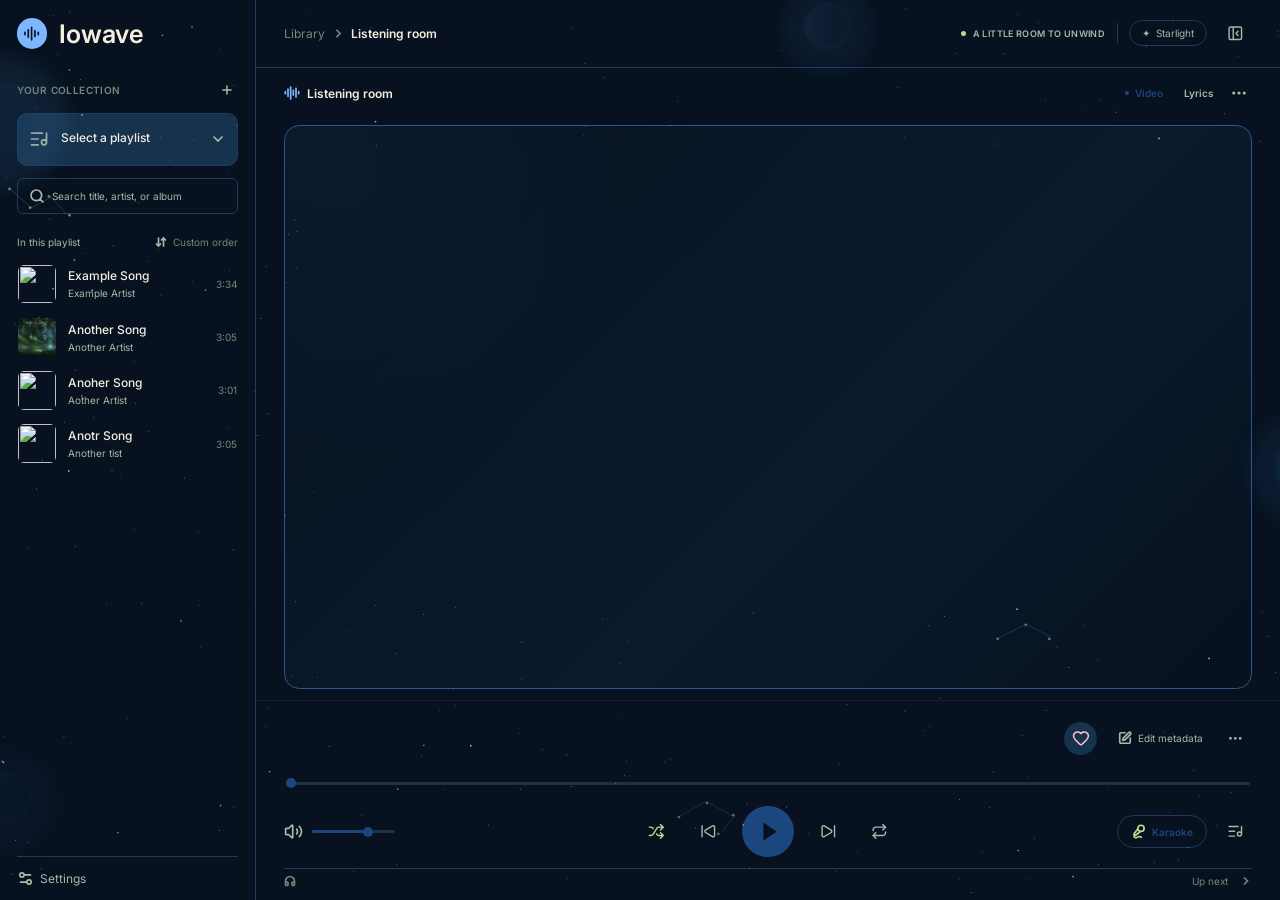
==== commit 69b0c970: "update framework for living bg" ====
--- a/web/main_menu.html
+++ b/web/main_menu.html
@@ -9,6 +9,11 @@
   </head>
   <body class="lowave-page listening-page">
     <div class="background-artwork" aria-hidden="true"></div>
+    <div class="ambient-effects" aria-hidden="true">
+      <span class="ambient-effects__meteor"></span>
+      <span class="ambient-effects__meteor"></span>
+      <span class="ambient-effects__meteor"></span>
+    </div>
     <div class="app">
       <aside class="sidebar" aria-label="Playlist library">
         <a class="brand" href="#home" aria-label="lowave home">
@@ -30,7 +35,7 @@
                 stroke="#0B1324"
               /></svg
           ></span>
-          <span class="brand-name">lowave</span>
+          <span class="brand-name">Iowave</span>
         </a>
         <section class="library-tools" aria-label="Playlist tools">
           <div class="section-heading">
@@ -77,7 +82,7 @@
                 d="M13.3333 4.166H2.5M9.16667 10H2.5M9.16667 15.834H2.5M17.5 13.3337V4.166M17.5 13.3337C17.5 14.7146 16.3807 15.834 15 15.834C13.6193 15.834 12.5 14.7146 12.5 13.3337C12.5 11.9528 13.6193 10.8334 15 10.8334C16.3807 10.8334 17.5 11.9528 17.5 13.3337Z"
                 stroke-width="1.7"
                 stroke-linecap="round"
-                stroke="#BDDA91"
+                stroke="currentColor"
               />
             </svg>
             <span><strong>Select a playlist</strong><small></small></span>
@@ -262,7 +267,7 @@
                     d="M1.3328 6.66667V8.66667M3.99968 4V11.3333M6.66656 2V14M9.33344 5.33333V10M12.0003 3.33333V12M14.6672 6.66667V8.66667"
                     stroke-width="1.7"
                     stroke-linecap="round"
-                    stroke="#BDDA91"
+                    stroke="currentColor"
                   />
                 </svg>
                 <strong>Listening room</strong>
@@ -320,8 +325,10 @@
             <div class="display-stage">
               <section
                 class="lyric-canvas display-panel video-panel"
-                aria-label="Video display"
-              ></section>
+                aria-label="Ambience display"
+              >
+                <div class="wallpaper-layer wallpaper-layer--active"></div>
+              </section>
               <section
                 class="lyric-canvas display-panel lyrics-panel"
                 aria-label="Lyrics display"
@@ -354,7 +361,7 @@
                     d="M1.666 7.91684C1.66602 6.9895 1.94735 6.08397 2.47284 5.31987C2.99833 4.55576 3.74326 3.96902 4.60923 3.63713C5.47521 3.30524 6.4215 3.24383 7.32311 3.461C8.22473 3.67817 9.03925 4.1637 9.65911 4.85348C9.70277 4.90015 9.75556 4.93737 9.81419 4.96281C9.87282 4.98825 9.93606 5.00138 9.99997 5.00138C10.0639 5.00138 10.1271 4.98825 10.1858 4.96281C10.2444 4.93737 10.2972 4.90015 10.3408 4.85348C10.9587 4.15922 11.7735 3.6696 12.6765 3.4498C13.5796 3.22999 14.5282 3.29042 15.3961 3.62303C16.264 3.95565 17.01 4.54468 17.5348 5.31173C18.0596 6.07878 18.3384 6.98746 18.3339 7.91684C18.3339 9.82519 17.0839 11.2502 15.8338 12.5002L11.2567 16.9278C11.1014 17.1061 10.91 17.2494 10.6951 17.348C10.4801 17.4467 10.2467 17.4985 10.0102 17.5C9.77374 17.5015 9.53964 17.4526 9.32349 17.3567C9.10734 17.2608 8.91408 17.12 8.75654 16.9436L4.16619 12.5002C2.9161 11.2502 1.666 9.83352 1.666 7.91684Z"
                     stroke-width="1.7"
                     stroke-linecap="round"
-                    stroke="#BDDA91"
+                    stroke="pink"
                   />
                 </svg>
               </button>
@@ -409,19 +416,6 @@
             aria-label="Track timeline"
           >
             <div class="range-wrap">
-              <div class="range-fill"></div>
-              <svg
-                class="playhead"
-                width="10"
-                height="10"
-                viewBox="0 0 10 10"
-                fill="none"
-                xmlns="http://www.w3.org/2000/svg"
-                aria-hidden="true"
-                focusable="false"
-              >
-                <circle cx="5" cy="5" r="5" fill="#BDDA91" />
-              </svg>
               <input
                 type="range"
                 min="0"
@@ -451,21 +445,14 @@
                   stroke="#A9B8A7"
                 />
               </svg>
-              <div class="volume-slider">
-                <svg
-                  width="98"
-                  height="12"
-                  viewBox="0 0 98 12"
-                  fill="none"
-                  xmlns="http://www.w3.org/2000/svg"
-                  aria-hidden="true"
-                  focusable="false"
-                >
-                  <rect y="4.5" width="98" height="3" rx="1.5" fill="#2A4134" />
-                  <rect y="4.5" width="68" height="3" rx="1.5" fill="#A9B8A7" />
-                  <circle cx="68.5" cy="6" r="3.5" fill="#F2EFDF" />
-                </svg>
-                <input type="range" min="0" max="100" aria-label="Volume" />
+              <div class="range-wrap volume-slider">
+                <input
+                  type="range"
+                  min="0"
+                  max="100"
+                  value="70"
+                  aria-label="Volume"
+                />
               </div>
               <span></span>
             </div>
--- a/web/style.css
+++ b/web/style.css
@@ -1,7 +1,11 @@
 @import url("https://fonts.googleapis.com/css2?family=Inter:wght@400;500;600;700&display=swap");
 
+/* ========================================================
+   1. IMPORTS AND DESIGN TOKENS
+   ======================================================== */
+
 :root {
-  /* Fluid Layout Tokens */
+  /* Layout and Sizing Tokens */
   --sidebar-width: clamp(240px, 20vw, 360px);
   --header-height: clamp(56px, 7.5vh, 84px);
   --page-padding: clamp(14px, 2.2vw, 36px);
@@ -30,134 +34,208 @@
   --space-md: clamp(12px, 1.3vw, 20px);
   --space-lg: clamp(18px, 2vw, 28px);
 
-  /* Theme tokens are selected by the data-theme attribute in theme.js. */
+  /* ----------------------------------------------------
+     Default Theme (Starlight) Tokens
+     ---------------------------------------------------- */
   color-scheme: dark;
-  --room-bg: #07111f;
-  --room-border: #1e3a5f;
-  --room-panel: #0a192a;
-  --room-panel-raised: #16324d;
-  --room-text: #f2efdf;
-  --room-muted: #a9b8a7;
-  --room-dim: #718b79;
-  --room-blue: #7db7ff;
-  --room-lime: #bdda91;
-  --room-green: #19362a;
-  --room-page-bg: var(--room-bg);
-  --room-app-bg: var(--room-bg);
-  --room-sidebar-bg: var(--room-bg);
-  --room-sidebar-artwork-opacity: 0;
-  --room-main-bg: var(--room-bg);
-  --room-playback-bg: var(--room-bg);
-  /* Keep background artwork as an external theme asset, not inline SVG. */
-  --room-artwork: url("assets/theme/Starlight.svg");
-  --room-artwork-opacity: 1;
-  --room-artwork-size: cover;
-  --room-artwork-overlay: none;
-  --room-hover: rgba(125, 183, 255, 0.1);
-  --room-raised-hover: #1d3d5d;
-  --room-track-hover: rgba(22, 50, 77, 0.62);
-  --room-canvas-border: #305785;
-  --room-canvas-glow: rgba(27, 63, 97, 0.2);
-  --room-canvas-glow-position: 2% 2%;
-  --room-canvas-angle: 135deg;
-  --room-canvas-middle-stop: 58%;
-  --room-canvas-start: rgba(7, 17, 31, 0.97);
-  --room-canvas-middle: rgba(10, 27, 46, 0.95);
-  --room-canvas-end: rgba(7, 17, 31, 0.98);
-  --room-badge-border: rgba(125, 183, 255, 0.2);
-  --room-badge-bg: rgba(11, 19, 36, 0.5);
-  --room-lyric-muted: rgba(227, 233, 214, 0.59);
-  --room-range-track: #2a4134;
-}
+
+  /* Global Surface and Page Tokens */
+  --color-page: #07111f;
+  --color-surface: #07111f;
+  --color-surface-panel: #0a192a;
+  --color-surface-raised: #16324d;
+  --color-surface-hover: rgba(125, 183, 255, 0.1);
+  --color-surface-raised-hover: #1d3d5d;
+  --color-track-hover: rgba(22, 50, 77, 0.62);
+
+  /* Global Typography & Content Tokens */
+  --color-text: #f2efdf;
+  --color-text-muted: #a9b8a7;
+  --color-text-subtle: #718b79;
+
+  /* Global Borders & Accents */
+  --color-border: #1e3a5f;
+  --color-accent: #7db7ff;
+  --color-accent-strong: #1c467e;
+  --color-accent-soft-bg: #19362a;
+  --color-slider-track: #436c9259;
+
+  /* Component Tokens: Structural Panels */
+  --sidebar-background: var(--color-surface);
+  --sidebar-artwork-opacity: 0;
+  --main-background: var(--color-surface);
+  --playback-background: var(--color-surface);
+
+  /* Component Tokens: Background Artwork */
+  --background-artwork: url("assets/theme/Starlight.svg");
+  --background-artwork-opacity: 1;
+  --background-artwork-size: cover;
+  --background-artwork-overlay: none;
+
+  /* Component Tokens: Lyric Canvas */
+  --lyrics-canvas-border: #305785;
+  --lyrics-canvas-glow: rgba(27, 63, 97, 0.2);
+  --lyrics-canvas-glow-position: 2% 2%;
+  --lyrics-canvas-angle: 135deg;
+  --lyrics-canvas-middle-stop: 58%;
+  --lyrics-canvas-start: rgba(7, 17, 31, 0.97);
+  --lyrics-canvas-middle: rgba(10, 27, 46, 0.95);
+  --lyrics-canvas-end: rgba(7, 17, 31, 0.98);
+  --lyrics-text-muted: rgba(227, 233, 214, 0.59);
+
+  /* Component Tokens: Session Badge */
+  --badge-background: rgba(11, 19, 36, 0.5);
+  --badge-border: rgba(125, 183, 255, 0.2);
+
+  /* Component Tokens: Independent Slider Controls */
+  --timeline-track-fill: var(--color-accent-strong);
+  --timeline-track-empty: var(--color-slider-track);
+  --timeline-thumb: var(--color-accent-strong);
+
+  --volume-track-fill: var(--color-accent-strong);
+  --volume-track-empty: var(--color-slider-track);
+  --volume-thumb: var(--color-accent-strong);
+}
+
+/* ========================================================
+   2. DEFAULT THEME AND THEME OVERRIDES
+   ======================================================== */
 
 :root[data-theme="magic-forest"] {
-  --room-bg: #0b2e1a;
-  --room-border: #0e613c;
-  --room-panel: #0b2e1a;
-  --room-panel-raised: rgba(19, 99, 57, 0.74);
-  --room-text: #f2efdf;
-  --room-muted: #a9b8a7;
-  --room-dim: #8aae9a;
-  --room-blue: #9bd7b3;
-  --room-lime: #c4e6a2;
-  --room-green: rgba(116, 177, 129, 0.2);
-  --room-page-bg: linear-gradient(
+  /* Global Surface and Page Tokens */
+  --color-page: linear-gradient(
     90deg,
     rgb(11, 46, 26) 0%,
     #0b3b2d 45%,
     #0a2b18 100%
   );
-  --room-app-bg: transparent;
-  --room-sidebar-bg: linear-gradient(
+  --color-surface: transparent;
+  --color-surface-panel: #0b2e1a;
+  --color-surface-raised: rgba(19, 99, 57, 0.74);
+  --color-surface-hover: rgba(155, 215, 179, 0.12);
+  --color-surface-raised-hover: #20563b;
+  --color-track-hover: rgba(19, 99, 57, 0.74);
+
+  /* Global Typography & Content Tokens */
+  --color-text: #f2efdf;
+  --color-text-muted: #a9b8a7;
+  --color-text-subtle: #8aae9a;
+
+  /* Global Borders & Accents */
+  --color-border: #0e613c;
+  --color-accent: #9bd7b3;
+  --color-accent-strong: #c4e6a2;
+  --color-accent-soft-bg: rgba(116, 177, 129, 0.2);
+  --color-slider-track: #1c5135;
+
+  /* Component Tokens: Structural Panels */
+  --sidebar-background: linear-gradient(
     90deg,
     rgba(3, 37, 19, 0.966),
     rgba(6, 44, 31, 0.753)
   );
-  --room-sidebar-artwork-opacity: 0.12;
-  --room-main-bg: rgba(11, 46, 26, 0.3);
-  --room-playback-bg: transparent;
-  --room-artwork: url("assets/theme/MagicForest.jpg");
-  --room-artwork-opacity: 0.25;
-  --room-artwork-size: 100% auto;
-  --room-artwork-overlay: linear-gradient(
+  --sidebar-artwork-opacity: 0.12;
+  --main-background: rgba(11, 46, 26, 0.3);
+  --playback-background: transparent;
+
+  /* Component Tokens: Background Artwork */
+  --background-artwork: url("assets/theme/MagicForest.jpg");
+  --background-artwork-opacity: 0.25;
+  --background-artwork-size: 100% auto;
+  --background-artwork-overlay: linear-gradient(
     to bottom,
     rgba(12, 77, 57, 0.4),
     transparent 50%,
     rgba(10, 61, 46, 0.2)
   );
-  --room-hover: rgba(155, 215, 179, 0.12);
-  --room-raised-hover: #20563b;
-  --room-track-hover: rgba(19, 99, 57, 0.74);
-  --room-canvas-border: rgba(126, 190, 150, 0.36);
-  --room-canvas-glow: rgba(167, 163, 115, 0.123);
-  --room-canvas-glow-position: 43% 48%;
-  --room-canvas-angle: 135deg;
-  --room-canvas-middle-stop: 48%;
-  --room-canvas-start: rgba(19, 78, 51, 0.3);
-  --room-canvas-middle: rgba(10, 55, 41, 0.38);
-  --room-canvas-end: rgba(5, 25, 16, 0.48);
-  --room-badge-border: rgba(155, 215, 179, 0.28);
-  --room-badge-bg: rgba(11, 46, 26, 0.5);
-  --room-lyric-muted: rgba(227, 233, 214, 0.59);
-  --room-range-track: #2a4134;
+
+  /* Component Tokens: Lyric Canvas */
+  --lyrics-canvas-border: rgba(126, 190, 150, 0.36);
+  --lyrics-canvas-glow: rgba(167, 163, 115, 0.123);
+  --lyrics-canvas-glow-position: 43% 48%;
+  --lyrics-canvas-angle: 135deg;
+  --lyrics-canvas-middle-stop: 48%;
+  --lyrics-canvas-start: rgba(19, 78, 51, 0.3);
+  --lyrics-canvas-middle: rgba(10, 55, 41, 0.38);
+  --lyrics-canvas-end: rgba(5, 25, 16, 0.48);
+  --lyrics-text-muted: rgba(227, 233, 214, 0.59);
+
+  /* Component Tokens: Session Badge */
+  --badge-background: rgba(11, 46, 26, 0.5);
+  --badge-border: rgba(155, 215, 179, 0.28);
+
+  /* Component Tokens: Independent Slider Controls */
+  --timeline-track-fill: var(--color-accent-strong);
+  --timeline-track-empty: var(--color-slider-track);
+  --timeline-thumb: var(--color-accent-strong);
+
+  --volume-track-fill: var(--color-accent-strong);
+  --volume-track-empty: #0b4727;
+  --volume-thumb: var(--color-accent-strong);
 }
 
 :root[data-theme="quiet"] {
-  --room-bg: #0b1712;
-  --room-border: #294336;
-  --room-panel: #102019;
-  --room-panel-raised: #1b3527;
-  --room-text: #f2efdf;
-  --room-muted: #a9b8a7;
-  --room-dim: #829481;
-  --room-blue: #91c8a8;
-  --room-lime: #c2d99a;
-  --room-green: #203a2b;
-  --room-page-bg: var(--room-bg);
-  --room-app-bg: var(--room-bg);
-  --room-sidebar-bg: var(--room-bg);
-  --room-main-bg: var(--room-bg);
-  --room-playback-bg: var(--room-bg);
-  --room-artwork: none;
-  --room-artwork-opacity: 1;
-  --room-artwork-size: cover;
-  --room-artwork-overlay: none;
-  --room-hover: rgba(145, 200, 168, 0.12);
-  --room-raised-hover: #254433;
-  --room-track-hover: rgba(32, 58, 43, 0.72);
-  --room-canvas-border: #365444;
-  --room-canvas-glow: rgba(51, 92, 65, 0.2);
-  --room-canvas-glow-position: 2% 2%;
-  --room-canvas-angle: 135deg;
-  --room-canvas-middle-stop: 58%;
-  --room-canvas-start: rgba(11, 23, 18, 0.97);
-  --room-canvas-middle: rgba(16, 32, 25, 0.95);
-  --room-canvas-end: rgba(11, 23, 18, 0.98);
-  --room-badge-border: rgba(145, 200, 168, 0.2);
-  --room-badge-bg: rgba(11, 23, 18, 0.5);
-  --room-lyric-muted: rgba(227, 233, 214, 0.59);
-  --room-range-track: #30463a;
-}
+  /* Global Surface and Page Tokens */
+  --color-page: #0b1712;
+  --color-surface: #0b1712;
+  --color-surface-panel: #102019;
+  --color-surface-raised: #1b3527;
+  --color-surface-hover: rgba(145, 200, 168, 0.12);
+  --color-surface-raised-hover: #254433;
+  --color-track-hover: rgba(32, 58, 43, 0.72);
+
+  /* Global Typography & Content Tokens */
+  --color-text: #f2efdf;
+  --color-text-muted: #a9b8a7;
+  --color-text-subtle: #829481;
+
+  /* Global Borders & Accents */
+  --color-border: #294336;
+  --color-accent: #91c8a8;
+  --color-accent-strong: #c2d99a;
+  --color-accent-soft-bg: #203a2b;
+  --color-slider-track: #30463a;
+
+  /* Component Tokens: Structural Panels */
+  --sidebar-background: var(--color-surface);
+  --sidebar-artwork-opacity: 0;
+  --main-background: var(--color-surface);
+  --playback-background: var(--color-surface);
+
+  /* Component Tokens: Background Artwork */
+  --background-artwork: none;
+  --background-artwork-opacity: 1;
+  --background-artwork-size: cover;
+  --background-artwork-overlay: none;
+
+  /* Component Tokens: Lyric Canvas */
+  --lyrics-canvas-border: #365444;
+  --lyrics-canvas-glow: rgba(51, 92, 65, 0.2);
+  --lyrics-canvas-glow-position: 2% 2%;
+  --lyrics-canvas-angle: 135deg;
+  --lyrics-canvas-middle-stop: 58%;
+  --lyrics-canvas-start: rgba(11, 23, 18, 0.97);
+  --lyrics-canvas-middle: rgba(16, 32, 25, 0.95);
+  --lyrics-canvas-end: rgba(11, 23, 18, 0.98);
+  --lyrics-text-muted: rgba(227, 233, 214, 0.59);
+
+  /* Component Tokens: Session Badge */
+  --badge-background: rgba(11, 23, 18, 0.5);
+  --badge-border: rgba(145, 200, 168, 0.2);
+
+  /* Component Tokens: Independent Slider Controls */
+  --timeline-track-fill: var(--color-accent-strong);
+  --timeline-track-empty: var(--color-slider-track);
+  --timeline-thumb: var(--color-accent-strong);
+
+  --volume-track-fill: var(--color-accent-strong);
+  --volume-track-empty: #1c2c23;
+  --volume-thumb: var(--color-accent-strong);
+}
+
+/* ========================================================
+   3. GLOBAL RESET AND FOUNDATIONAL STYLES
+   ======================================================== */
 
 *,
 *::before,
@@ -179,8 +257,8 @@
   height: 100vh;
   height: 100dvh;
   overflow: hidden;
-  background: var(--room-page-bg);
-  color: var(--room-text);
+  background: var(--color-page);
+  color: var(--color-text);
   font-family: "Inter", sans-serif;
   font-size: var(--text-sm);
   -webkit-font-smoothing: antialiased;
@@ -199,11 +277,14 @@
 button:focus-visible,
 a:focus-visible,
 input:focus-visible {
-  outline: 2px solid var(--room-blue);
+  outline: 2px solid var(--color-accent);
   outline-offset: 3px;
 }
 
-/* Base App Layout */
+/* ========================================================
+   4. APP LAYOUT
+   ======================================================== */
+
 .app {
   position: relative;
   z-index: 0;
@@ -213,19 +294,22 @@
   width: 100%;
   height: 100%;
   overflow: hidden;
-  background: var(--room-app-bg);
+  background: var(--color-surface);
   transition: grid-template-columns 180ms ease;
 }
 
-/* Sidebar */
+/* ========================================================
+   5. SIDEBAR AND LIBRARY
+   ======================================================== */
+
 .sidebar {
   display: flex;
   min-width: 0;
   min-height: 0;
   flex-direction: column;
   overflow: hidden;
-  border-right: 1px solid var(--room-border);
-  background: var(--room-sidebar-bg);
+  border-right: 1px solid var(--color-border);
+  background: var(--sidebar-background);
   transition: margin 180ms ease;
 }
 
@@ -236,7 +320,7 @@
   gap: var(--space-sm);
   min-width: 0;
   padding: 0 var(--space-md);
-  color: var(--room-text);
+  color: var(--color-text);
   text-decoration: none;
 }
 
@@ -247,7 +331,7 @@
   width: clamp(30px, 2.4vw, 36px);
   height: clamp(30px, 2.4vw, 36px);
   border-radius: 50%;
-  background: var(--room-blue);
+  background: var(--color-accent);
   flex-shrink: 0;
 }
 
@@ -265,7 +349,7 @@
 
 .brand-tagline {
   overflow: hidden;
-  color: var(--room-blue);
+  color: var(--color-accent);
   font-size: var(--text-2xs);
   text-overflow: ellipsis;
   white-space: nowrap;
@@ -305,7 +389,7 @@
 .section-heading {
   justify-content: space-between;
   min-height: 18px;
-  color: var(--room-dim);
+  color: var(--color-text-subtle);
   font-size: var(--text-xs);
   font-weight: 600;
   letter-spacing: 0.04em;
@@ -328,7 +412,7 @@
 }
 
 .icon-button:hover {
-  background: var(--room-hover);
+  background: var(--color-surface-hover);
 }
 
 .icon-button svg {
@@ -337,29 +421,21 @@
   flex-shrink: 0;
 }
 
-:root[data-theme="magic-forest"] .app button svg [stroke] {
-  stroke: currentColor;
-}
-
+.playlist-select > svg:first-child,
 :root[data-theme="magic-forest"] .icon-button {
-  color: var(--room-muted);
+  color: var(--color-text-muted);
 }
 
 :root[data-theme="magic-forest"] .icon-button:hover {
-  color: var(--room-lime);
-}
-
-:root[data-theme="magic-forest"] .playlist-select > svg:first-child,
-:root[data-theme="magic-forest"] .heart-button {
-  color: var(--room-lime);
+  color: var(--color-accent-strong);
 }
 
 :root[data-theme="magic-forest"] .playlist-select .chevron {
-  color: var(--room-muted);
+  color: var(--color-text-muted);
 }
 
 :root[data-theme="magic-forest"] .play-button {
-  color: var(--room-bg);
+  color: var(--color-page);
 }
 
 .section-heading .icon-button {
@@ -380,16 +456,16 @@
   width: 100%;
   min-height: clamp(48px, 4.2vw, 60px);
   padding: var(--space-xs) var(--space-sm);
-  border: 1px solid var(--room-border);
+  border: 1px solid var(--color-border);
   border-radius: 10px;
-  background: var(--room-panel-raised);
+  background: var(--color-surface-raised);
   text-align: left;
   transition: background-color 150ms ease;
 }
 
 .playlist-select:hover,
 .playlist-select.playlist-highlight {
-  background: var(--room-raised-hover);
+  background: var(--color-surface-raised-hover);
 }
 
 .playlist-select > svg:first-child {
@@ -416,7 +492,7 @@
 }
 
 .playlist-select small {
-  color: var(--room-muted);
+  color: var(--color-text-muted);
   font-size: var(--text-xs);
 }
 
@@ -433,7 +509,7 @@
   gap: var(--space-xs);
   height: clamp(34px, 2.8vw, 40px);
   padding: 0 var(--space-sm);
-  border: 1px solid var(--room-border);
+  border: 1px solid var(--color-border);
   border-radius: 6px;
 }
 
@@ -455,7 +531,7 @@
 }
 
 .search input::placeholder {
-  color: var(--room-muted);
+  color: var(--color-text-muted);
   opacity: 1;
 }
 
@@ -463,7 +539,7 @@
   flex: 0 0 clamp(32px, 2.6vw, 38px);
   justify-content: space-between;
   padding: 0 var(--space-md);
-  color: var(--room-muted);
+  color: var(--color-text-muted);
   font-size: var(--text-xs);
 }
 
@@ -472,7 +548,7 @@
   padding: 0;
   border: 0;
   background: transparent;
-  color: var(--room-dim);
+  color: var(--color-text-subtle);
   font-size: var(--text-xs);
   cursor: pointer;
 }
@@ -494,7 +570,7 @@
   overflow-x: hidden;
   overflow-y: auto;
   list-style: none;
-  scrollbar-color: var(--room-blue) var(--room-panel-raised);
+  scrollbar-color: var(--color-accent) var(--color-surface-raised);
   scrollbar-width: thin;
 }
 
@@ -518,11 +594,11 @@
 }
 
 .track-row:hover {
-  background: var(--room-track-hover);
+  background: var(--color-track-hover);
 }
 
 .track-item.is-current .track-row {
-  background: var(--room-panel-raised);
+  background: var(--color-surface-raised);
 }
 
 .track-grip {
@@ -556,24 +632,24 @@
 }
 
 .track-copy strong {
-  color: var(--room-text);
+  color: var(--color-text);
   font-size: var(--text-sm);
   font-weight: 500;
 }
 
 .track-item.is-current .track-copy strong {
-  color: var(--room-lime);
+  color: var(--color-accent-strong);
   font-weight: 600;
 }
 
 .track-copy small {
-  color: var(--room-muted);
+  color: var(--color-text-muted);
   font-size: var(--text-xs);
 }
 
 .track-duration {
   font-size: var(--text-xs);
-  color: var(--room-dim);
+  color: var(--color-text-subtle);
   flex-shrink: 0;
 }
 
@@ -590,8 +666,8 @@
   align-items: center;
   justify-content: space-between;
   margin: 0 var(--space-md);
-  border-top: 1px solid var(--room-border);
-  color: var(--room-dim);
+  border-top: 1px solid var(--color-border);
+  color: var(--color-text-subtle);
   font-size: var(--text-xs);
 }
 
@@ -599,7 +675,7 @@
   display: flex;
   align-items: center;
   gap: var(--space-xs);
-  color: var(--room-muted);
+  color: var(--color-text-muted);
   font-size: var(--text-sm);
   text-decoration: none;
 }
@@ -610,14 +686,26 @@
   flex-shrink: 0;
 }
 
-/* Main Content Area */
+.app.sidebar-collapsed {
+  grid-template-columns: 0 minmax(0, 1fr);
+}
+
+.app.sidebar-collapsed .sidebar {
+  visibility: hidden;
+  pointer-events: none;
+}
+
+/* ========================================================
+   6. HEADER AND LISTENING AREA
+   ======================================================== */
+
 .main {
   display: grid;
   grid-template-rows: minmax(0, 1fr) auto;
   min-width: 0;
   min-height: 0;
   overflow: hidden;
-  background: var(--room-main-bg);
+  background: var(--main-background);
 }
 
 .listening-space {
@@ -635,13 +723,13 @@
   justify-content: space-between;
   gap: var(--space-sm);
   padding: 0 var(--page-padding);
-  border-bottom: 1px solid var(--room-border);
+  border-bottom: 1px solid var(--color-border);
 }
 
 .breadcrumb {
   gap: var(--space-xs);
   min-width: 0;
-  color: var(--room-dim);
+  color: var(--color-text-subtle);
   font-size: var(--text-sm);
 }
 
@@ -653,7 +741,7 @@
 
 .breadcrumb strong {
   overflow: hidden;
-  color: var(--room-text);
+  color: var(--color-text);
   font-weight: 600;
   text-overflow: ellipsis;
   white-space: nowrap;
@@ -666,7 +754,7 @@
 
 .session-status {
   gap: 7px;
-  color: var(--room-muted);
+  color: var(--color-text-muted);
   font-size: var(--text-2xs);
   font-weight: 600;
   white-space: nowrap;
@@ -682,7 +770,7 @@
 .header-divider {
   width: 1px;
   height: 20px;
-  background: var(--room-border);
+  background: var(--color-border);
 }
 
 .theme-toggle {
@@ -690,17 +778,17 @@
   align-items: center;
   gap: 6px;
   padding: 6px 12px;
-  border: 1px solid var(--room-border);
+  border: 1px solid var(--color-border);
   border-radius: 999px;
   background: transparent;
-  color: var(--room-muted);
+  color: var(--color-text-muted);
   font-size: var(--text-xs);
   white-space: nowrap;
   transition: background-color 120ms ease;
 }
 
 .theme-toggle:hover {
-  background: var(--room-hover);
+  background: var(--color-surface-hover);
 }
 
 .sidebar-toggle {
@@ -736,6 +824,7 @@
   width: 16px;
   height: 16px;
   flex-shrink: 0;
+  color: var(--color-accent);
 }
 
 .room-title strong {
@@ -754,13 +843,13 @@
   padding: 0;
   border: 0;
   background: transparent;
-  color: var(--room-muted);
+  color: var(--color-text-muted);
   font-size: var(--text-xs);
   cursor: pointer;
 }
 
 .mode.is-active {
-  color: var(--room-lime);
+  color: var(--color-accent-strong);
   font-weight: 600;
 }
 
@@ -775,6 +864,10 @@
   height: 18px;
 }
 
+/* ========================================================
+   7. LYRICS CANVAS AND DISPLAY MODES
+   ======================================================== */
+
 .lyric-canvas {
   position: relative;
   display: flex;
@@ -782,19 +875,19 @@
   min-height: 0;
   flex-direction: column;
   overflow: hidden;
-  border: 1px solid var(--room-canvas-border);
+  border: 1px solid var(--lyrics-canvas-border);
   border-radius: clamp(10px, 1.2vw, 16px);
   background:
     radial-gradient(
-      circle at var(--room-canvas-glow-position),
-      var(--room-canvas-glow),
+      circle at var(--lyrics-canvas-glow-position),
+      var(--lyrics-canvas-glow),
       transparent 30%
     ),
     linear-gradient(
-      var(--room-canvas-angle),
-      var(--room-canvas-start),
-      var(--room-canvas-middle) var(--room-canvas-middle-stop),
-      var(--room-canvas-end)
+      var(--lyrics-canvas-angle),
+      var(--lyrics-canvas-start),
+      var(--lyrics-canvas-middle) var(--lyrics-canvas-middle-stop),
+      var(--lyrics-canvas-end)
     );
 }
 
@@ -804,7 +897,7 @@
   flex: 0 0 clamp(40px, 4.5vh, 56px);
   justify-content: space-between;
   padding: 0 var(--space-md);
-  color: var(--room-text);
+  color: var(--color-text);
   font-size: var(--text-xs);
 }
 
@@ -813,9 +906,9 @@
   align-items: center;
   gap: 6px;
   padding: 5px 10px;
-  border: 1px solid var(--room-badge-border);
+  border: 1px solid var(--badge-border);
   border-radius: 999px;
-  background: var(--room-badge-bg);
+  background: var(--badge-background);
   font-size: var(--text-2xs);
   font-weight: 600;
 }
@@ -848,14 +941,14 @@
 }
 
 .lyrics p {
-  color: var(--room-lyric-muted);
+  color: var(--lyrics-text-muted);
   font-size: clamp(14px, 1.6vw, 24px);
   font-weight: 400;
   line-height: 1.25;
 }
 
 .lyrics h1 {
-  color: var(--room-text);
+  color: var(--color-text);
   font-size: clamp(20px, 2.6vw, 38px);
   font-weight: 600;
   line-height: 1.15;
@@ -866,7 +959,106 @@
   opacity: 0.18;
 }
 
-/* Playback Bottom Bar */
+.app.is-karaoke .lyrics h1 {
+  color: var(--color-accent-strong);
+}
+
+.sidebar-content {
+  flex: 1 1 auto;
+  min-height: 0;
+}
+
+.mode-input {
+  position: absolute;
+  width: 1px;
+  height: 1px;
+  margin: -1px;
+  overflow: hidden;
+  clip-path: inset(50%);
+  white-space: nowrap;
+}
+
+.mode-input + span {
+  display: inline-flex;
+  align-items: center;
+  color: var(--color-text-muted);
+  font-weight: 600;
+}
+
+.mode-input + span::before {
+  content: "";
+  flex: 0 0 4px;
+  width: 4px;
+  height: 4px;
+  margin-right: 6px;
+  border-radius: 50%;
+  background: transparent;
+}
+
+.mode-input:checked + span {
+  color: var(--color-accent-strong);
+}
+
+.mode-input:checked + span::before {
+  background: var(--color-accent-strong);
+}
+
+.mode:has(.mode-input:focus-visible) {
+  outline: 2px solid var(--color-accent);
+  outline-offset: 3px;
+  border-radius: 3px;
+}
+
+.display-stage {
+  display: flex;
+  flex: 1 1 auto;
+  min-width: 0;
+  min-height: 0;
+}
+
+.display-panel {
+  display: none;
+  flex: 1 1 auto;
+  min-height: 0;
+}
+
+/* Living Wallpaper / Ambience */
+.video-panel {
+  position: relative;
+  overflow: hidden;
+  isolation: isolate;
+}
+
+.living-wallpaper {
+  position: absolute;
+  inset: 0;
+  overflow: hidden;
+  pointer-events: none;
+}
+
+.wallpaper-layer {
+  position: absolute;
+  inset: 0;
+  overflow: hidden;
+}
+
+.wallpaper-layer > video {
+  position: absolute;
+  inset: 0;
+  width: 100%;
+  height: 100%;
+  object-fit: cover;
+}
+
+.room-content:has(#mode-video:checked) .video-panel,
+.room-content:has(#mode-lyrics:checked) .lyrics-panel {
+  display: flex;
+}
+
+/* ========================================================
+   8. PLAYBACK AND TRACK METADATA
+   ======================================================== */
+
 .playback {
   display: flex;
   min-width: 0;
@@ -874,7 +1066,7 @@
   flex-direction: column;
   gap: clamp(8px, 1.2vh, 14px);
   padding: clamp(8px, 1vh, 14px) var(--page-padding) clamp(10px, 1.4vh, 18px);
-  background: var(--room-playback-bg);
+  background: var(--playback-background);
   border-top: 1px solid rgba(255, 255, 255, 0.05);
 }
 
@@ -898,13 +1090,30 @@
   width: var(--artwork-large);
   height: var(--artwork-large);
   border-radius: 6px;
-  object-fit: cover;
-  flex-shrink: 0;
+  flex-shrink: 0;
+  background-size: cover;
+  background-position: center;
+  background-repeat: no-repeat;
 }
 
 .track-metadata {
   min-width: 0;
   flex: 1 1 auto;
+}
+
+#currentTrackMetadata {
+  display: flex;
+  flex-direction: column;
+}
+
+#currentTrackMetadata strong {
+  font-size: 25px;
+}
+
+#currentTrackMetadata span {
+  font-size: 12px;
+  font-weight: 300;
+  font-style: italic;
 }
 
 .track-metadata h2 {
@@ -920,7 +1129,7 @@
 .track-subtitle {
   gap: var(--space-xs);
   min-width: 0;
-  color: var(--room-muted);
+  color: var(--color-text-muted);
   font-size: var(--text-xs);
   white-space: nowrap;
 }
@@ -939,7 +1148,7 @@
 
 .track-subtitle small {
   flex: 0 0 auto;
-  color: var(--room-dim);
+  color: var(--color-text-subtle);
   font-size: var(--text-2xs);
 }
 
@@ -953,9 +1162,11 @@
   padding: 0;
   border: 0;
   border-radius: 50%;
-  background: var(--room-panel-raised);
-  flex-shrink: 0;
-  transition: transform 120ms ease, background-color 120ms ease;
+  background: var(--color-surface-raised);
+  flex-shrink: 0;
+  transition:
+    transform 120ms ease,
+    background-color 120ms ease;
 }
 
 .heart-button:hover {
@@ -965,11 +1176,6 @@
 .heart-button svg {
   width: clamp(16px, 1.4vw, 20px);
   height: clamp(16px, 1.4vw, 20px);
-}
-
-.heart-button.is-favorite svg {
-  filter: brightness(0) saturate(100%) invert(80%) sepia(36%) saturate(510%)
-    hue-rotate(36deg) brightness(97%) contrast(90%);
 }
 
 .track-actions {
@@ -984,7 +1190,7 @@
   padding: 6px 4px;
   border: 0;
   background: transparent;
-  color: var(--room-muted);
+  color: var(--color-text-muted);
   font-size: var(--text-xs);
   white-space: nowrap;
   cursor: pointer;
@@ -992,7 +1198,7 @@
 }
 
 .text-action:hover {
-  color: var(--room-text);
+  color: var(--color-text);
 }
 
 .text-action svg {
@@ -1001,6 +1207,11 @@
   flex-shrink: 0;
 }
 
+/* ========================================================
+   9. TIMELINE AND VOLUME CONTROLS
+   ======================================================== */
+
+/* Slider base & range-wrap */
 .timeline {
   display: flex;
   flex: 0 0 auto;
@@ -1011,98 +1222,100 @@
 }
 
 .range-wrap {
-  position: relative;
+  display: flex;
+  align-items: center;
   flex: 0 0 12px;
   min-width: 0;
   width: 100%;
 }
 
-.range-wrap::before {
-  position: absolute;
-  top: 50%;
-  right: 0;
-  left: 0;
+.range-wrap input[type="range"] {
+  --range-progress: 0%;
+
+  width: 100%;
+  appearance: none;
+  -webkit-appearance: none;
+  background: transparent;
+  cursor: pointer;
+}
+
+/* Timeline Slider Instance Tokens */
+.timeline input[type="range"] {
+  --range-fill: var(--timeline-track-fill);
+  --range-empty: var(--timeline-track-empty);
+  --range-thumb: var(--timeline-thumb);
+}
+
+/* Volume Slider Instance Tokens */
+.volume-slider input[type="range"] {
+  --range-fill: var(--volume-track-fill);
+  --range-empty: var(--volume-track-empty);
+  --range-thumb: var(--volume-thumb);
+}
+
+/* Reusable Slider Track */
+.range-wrap input[type="range"]::-webkit-slider-runnable-track {
   height: 3px;
   border-radius: 999px;
-  background: var(--room-range-track);
-  content: "";
-  transform: translateY(-50%);
-}
-
-.range-fill {
-  position: absolute;
-  top: 50%;
-  left: 0;
-  width: 0;
+  background: linear-gradient(
+    to right,
+    var(--range-fill) var(--range-progress),
+    var(--range-empty) var(--range-progress)
+  );
+}
+
+.range-wrap input[type="range"]::-moz-range-track {
   height: 3px;
   border-radius: 999px;
-  background: var(--room-lime);
-  transform: translateY(-50%);
-  pointer-events: none;
-}
-
-.playhead {
-  position: absolute;
-  top: 50%;
-  left: 0;
+  background: var(--range-empty);
+}
+
+.range-wrap input[type="range"]::-moz-range-progress {
+  height: 3px;
+  border-radius: 999px;
+  background: var(--range-fill);
+}
+
+/* Reusable Slider Thumb */
+.range-wrap input[type="range"]::-webkit-slider-thumb {
+  appearance: none;
   width: 10px;
   height: 10px;
-  transform: translate(-50%, -50%);
-  pointer-events: none;
-}
-
-.range-wrap input {
-  position: absolute;
-  inset: 0;
-  z-index: 1;
-  width: 100%;
-  height: 12px;
-  margin: 0;
-  appearance: none;
-  background: transparent;
-  cursor: pointer;
-}
-
-.range-wrap input::-webkit-slider-runnable-track,
-.volume-slider input::-webkit-slider-runnable-track {
-  height: 12px;
-  background: transparent;
-}
-
-.range-wrap input::-moz-range-track,
-.volume-slider input::-moz-range-track {
-  height: 12px;
-  background: transparent;
-}
-
-.range-wrap input::-webkit-slider-thumb,
-.volume-slider input::-webkit-slider-thumb {
-  width: 12px;
-  height: 12px;
-  appearance: none;
+  margin-top: -3.5px;
   border: 0;
   border-radius: 50%;
-  background: transparent;
-}
-
-.range-wrap input::-moz-range-thumb,
-.volume-slider input::-moz-range-thumb {
-  width: 12px;
-  height: 12px;
+  background: var(--range-thumb, var(--range-fill));
+  cursor: pointer;
+  transition: transform 0.1s ease;
+}
+
+.range-wrap input[type="range"]::-moz-range-thumb {
+  width: 10px;
+  height: 10px;
   border: 0;
   border-radius: 50%;
-  background: transparent;
+  background: var(--range-thumb, var(--range-fill));
+  cursor: pointer;
+  transition: transform 0.1s ease;
+}
+
+.range-wrap input[type="range"]:hover::-webkit-slider-thumb {
+  transform: scale(1.2);
+}
+
+.range-wrap input[type="range"]:hover::-moz-range-thumb {
+  transform: scale(1.2);
 }
 
 .time-labels {
   display: flex;
   justify-content: space-between;
-  color: var(--room-dim);
+  color: var(--color-text-subtle);
   font-size: var(--text-2xs);
 }
 
 .time-labels span:first-child {
-  color: var(--room-muted);
+  color: var(--color-text-muted);
 }
 
 .control-row {
@@ -1124,7 +1337,6 @@
   display: flex;
   align-items: center;
   gap: var(--space-xs);
-  color: var(--room-dim);
   font-size: var(--text-xs);
 }
 
@@ -1136,31 +1348,13 @@
 }
 
 .volume-slider {
-  position: relative;
   flex: 0 0 var(--volume-width);
   width: var(--volume-width);
-  height: 12px;
-}
-
-.volume-slider > svg {
-  position: absolute;
-  top: 0;
-  left: 0;
-  width: 100%;
-  height: 12px;
-}
-
-.volume-slider input {
-  position: absolute;
-  inset: 0;
-  z-index: 1;
-  width: 100%;
-  height: 12px;
-  margin: 0;
-  appearance: none;
-  background: transparent;
-  cursor: pointer;
-}
+}
+
+/* ========================================================
+   10. PLAYBACK TRANSPORT AND FOOTER
+   ======================================================== */
 
 .transport {
   display: flex;
@@ -1177,7 +1371,7 @@
 }
 
 .shuffle.is-active {
-  background: var(--room-green);
+  background: var(--color-accent-soft-bg);
 }
 
 .play-button {
@@ -1190,7 +1384,7 @@
   padding: 0;
   border: 0;
   border-radius: 50%;
-  background: var(--room-lime);
+  background: var(--color-accent-strong);
   flex-shrink: 0;
   transition: transform 120ms ease;
 }
@@ -1209,13 +1403,12 @@
 }
 
 .play-button.is-paused::after {
-  width: 0;
-  height: 0;
+  width: calc(var(--play-size) * 0.26);
+  height: calc(var(--play-size) * 0.36);
   margin-left: 4px;
-  border-top: calc(var(--play-size) * 0.18) solid transparent;
-  border-bottom: calc(var(--play-size) * 0.18) solid transparent;
-  border-left: calc(var(--play-size) * 0.26) solid var(--room-bg);
+  background: var(--color-page);
   content: "";
+  clip-path: polygon(0 0, 100% 50%, 0 100%);
 }
 
 .listening-tools {
@@ -1231,10 +1424,10 @@
   gap: 6px;
   height: var(--control-size);
   padding: 0 clamp(8px, 1vw, 14px);
-  border: 1px solid var(--room-border);
+  border: 1px solid var(--color-border);
   border-radius: 999px;
   background: transparent;
-  color: var(--room-lime);
+  color: var(--color-accent-strong);
   font-size: var(--text-xs);
   font-weight: 600;
   white-space: nowrap;
@@ -1249,7 +1442,7 @@
 }
 
 .karaoke.is-active {
-  background: var(--room-green);
+  background: var(--color-accent-soft-bg);
 }
 
 .listening-tools .icon-button {
@@ -1266,12 +1459,12 @@
   min-width: 0;
   flex: 0 0 auto;
   padding-top: var(--space-xs);
-  border-top: 1px solid var(--room-border);
+  border-top: 1px solid var(--color-border);
 }
 
 .quality {
   gap: 6px;
-  color: var(--room-dim);
+  color: var(--color-text-subtle);
   font-size: var(--text-2xs);
   font-weight: 500;
   white-space: nowrap;
@@ -1286,14 +1479,14 @@
 .up-next {
   gap: 6px;
   overflow: hidden;
-  color: var(--room-dim);
+  color: var(--color-text-subtle);
   font-size: var(--text-xs);
   white-space: nowrap;
 }
 
 .up-next strong {
   overflow: hidden;
-  color: var(--room-muted);
+  color: var(--color-text-muted);
   font-weight: 400;
   text-overflow: ellipsis;
 }
@@ -1305,7 +1498,10 @@
   flex-shrink: 0;
 }
 
-/* Background Artwork */
+/* ========================================================
+    11. BACKGROUND ARTWORK AND THEME-SPECIFIC EFFECTS
+    ======================================================== */
+
 .background-artwork {
   display: none;
 }
@@ -1314,12 +1510,13 @@
   position: fixed;
   z-index: 2;
   inset: 0;
-  opacity: var(--room-artwork-opacity);
-  background-image: var(--room-artwork);
-  background-image: var(--room-artwork-overlay), var(--room-artwork);
+  opacity: var(--background-artwork-opacity);
+  background-image: var(--background-artwork);
+  background-image:
+    var(--background-artwork-overlay), var(--background-artwork);
   background-position: center;
   background-repeat: no-repeat;
-  background-size: var(--room-artwork-size);
+  background-size: var(--background-artwork-size);
   pointer-events: none;
   content: "";
 }
@@ -1339,19 +1536,19 @@
 :root[data-theme="magic-forest"] .background-artwork::before {
   position: absolute;
   inset: 0;
-  background-image: var(--room-artwork);
+  background-image: var(--background-artwork);
   background-position: center;
   background-repeat: no-repeat;
-  background-size: var(--room-artwork-size);
+  background-size: var(--background-artwork-size);
   content: "";
-  opacity: var(--room-artwork-opacity);
+  opacity: var(--background-artwork-opacity);
   pointer-events: none;
 }
 
 :root[data-theme="magic-forest"] .background-artwork::after {
   position: absolute;
   inset: 0;
-  background: var(--room-artwork-overlay);
+  background: var(--background-artwork-overlay);
   content: "";
   pointer-events: none;
 }
@@ -1369,96 +1566,17 @@
   position: absolute;
   z-index: -1;
   inset: 0;
-  background-image: var(--room-artwork);
+  background-image: var(--background-artwork);
   background-position: left top;
   background-repeat: no-repeat;
   background-size: 100vw 100vh;
   content: "";
-  opacity: var(--room-sidebar-artwork-opacity);
+  opacity: var(--sidebar-artwork-opacity);
   pointer-events: none;
 }
 
-/* Sidebar Collapsed State */
-.app.sidebar-collapsed {
-  grid-template-columns: 0 minmax(0, 1fr);
-}
-
-.app.sidebar-collapsed .sidebar {
-  visibility: hidden;
-  pointer-events: none;
-}
-
-.app.is-karaoke .lyrics h1 {
-  color: var(--room-lime);
-}
-
-/* Mode Switchers */
-.sidebar-content {
-  flex: 1 1 auto;
-  min-height: 0;
-}
-
-.mode-input {
-  position: absolute;
-  width: 1px;
-  height: 1px;
-  margin: -1px;
-  overflow: hidden;
-  clip-path: inset(50%);
-  white-space: nowrap;
-}
-
-.mode-input + span {
-  display: inline-flex;
-  align-items: center;
-  color: var(--room-muted);
-  font-weight: 600;
-}
-
-.mode-input + span::before {
-  content: "";
-  flex: 0 0 4px;
-  width: 4px;
-  height: 4px;
-  margin-right: 6px;
-  border-radius: 50%;
-  background: transparent;
-}
-
-.mode-input:checked + span {
-  color: var(--room-lime);
-}
-
-.mode-input:checked + span::before {
-  background: var(--room-lime);
-}
-
-.mode:has(.mode-input:focus-visible) {
-  outline: 2px solid var(--room-blue);
-  outline-offset: 3px;
-  border-radius: 3px;
-}
-
-.display-stage {
-  display: flex;
-  flex: 1 1 auto;
-  min-width: 0;
-  min-height: 0;
-}
-
-.display-panel {
-  display: none;
-  flex: 1 1 auto;
-  min-height: 0;
-}
-
-.room-content:has(#mode-video:checked) .video-panel,
-.room-content:has(#mode-lyrics:checked) .lyrics-panel {
-  display: flex;
-}
-
 /* ========================================================
-   RESPONSIVE BREAKPOINTS
+   12. RESPONSIVE BREAKPOINTS
    ======================================================== */
 
 /* Medium Desktops & Tablets Landscape (<= 1120px) */
@@ -1582,7 +1700,7 @@
     flex: 0 0 auto;
     width: 100%;
     border-right: 0;
-    border-bottom: 1px solid var(--room-border);
+    border-bottom: 1px solid var(--color-border);
   }
 
   :root[data-theme="magic-forest"] .sidebar {
@@ -1819,7 +1937,10 @@
   }
 }
 
-/* Accessibility */
+/* ========================================================
+   13. ACCESSIBILITY AND REDUCED-MOTION RULES
+   ======================================================== */
+
 @media (prefers-reduced-motion: reduce) {
   *,
   *::before,
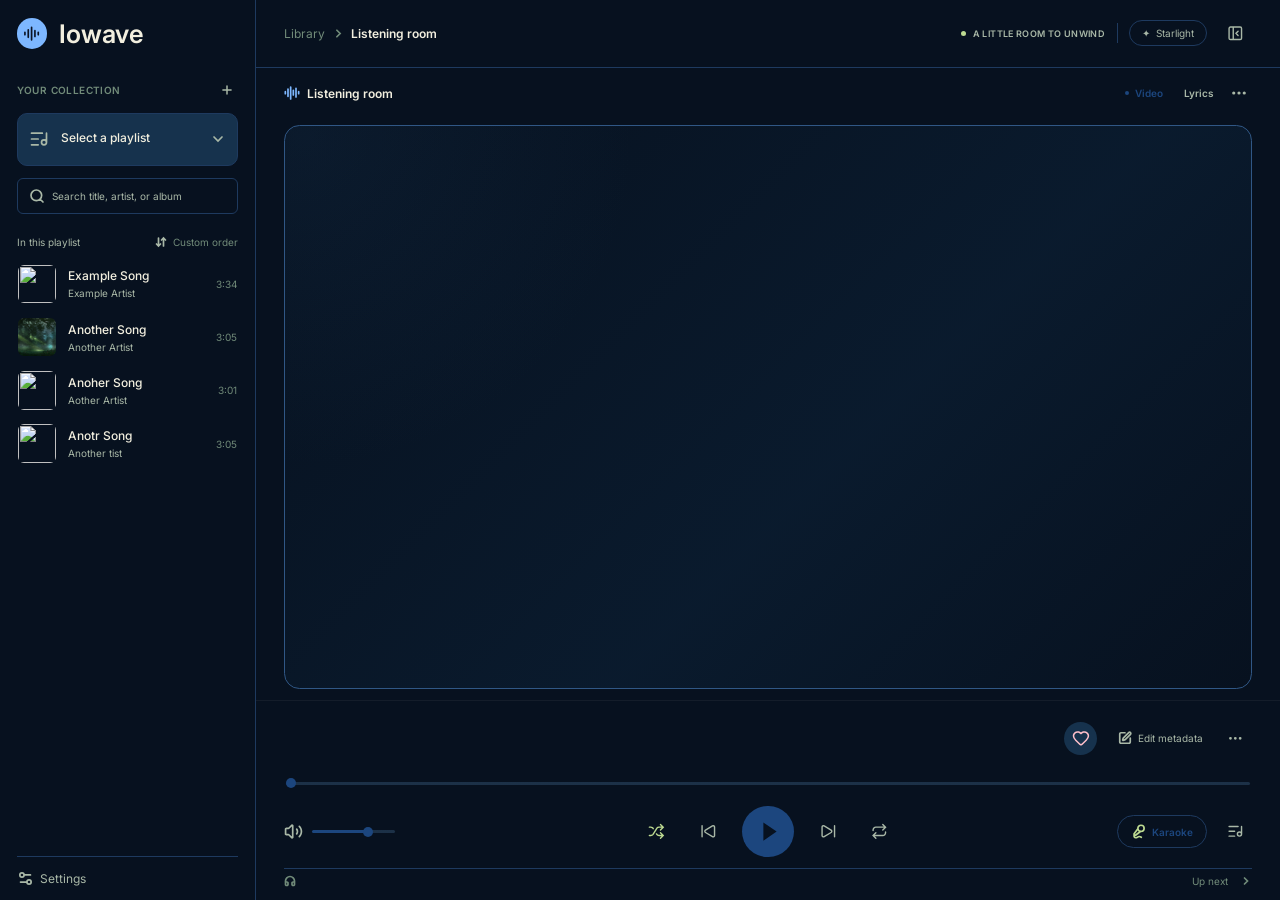
==== commit 62548eba: "Refactor CSS architecture and decouple UI themes" ====
--- a/web/main_menu.html
+++ b/web/main_menu.html
@@ -5,7 +5,10 @@
     <meta name="viewport" content="width=device-width, initial-scale=1.0" />
     <meta name="theme-color" content="" />
     <title>lowave | Listening Room</title>
-    <link rel="stylesheet" href="style.css" />
+    <link rel="stylesheet" href="./styles/style.css" />
+    <link rel="stylesheet" href="./styles/background-legacy.css" />
+    <!-- Resolve the saved palette before the body can paint. -->
+    <script src="./components/theme.js"></script>
   </head>
   <body class="lowave-page listening-page">
     <div class="background-artwork" aria-hidden="true"></div>
@@ -32,7 +35,7 @@
                 stroke-width="2"
                 stroke-linecap="round"
                 stroke-linejoin="round"
-                stroke="#0B1324"
+                stroke="var(--color-brand-ink)"
               /></svg
           ></span>
           <span class="brand-name">Iowave</span>
@@ -59,7 +62,7 @@
                   d="M3.3328 8H8M8 8H12.6672M8 8V3.3328M8 8V12.6672"
                   stroke-width="1.7"
                   stroke-linecap="round"
-                  stroke="#A9B8A7"
+                  stroke="var(--color-text-muted)"
                 />
               </svg>
             </button>
@@ -100,7 +103,7 @@
                 d="M4 6L8 10L12 6"
                 stroke-width="1.7"
                 stroke-linecap="round"
-                stroke="#A9B8A7"
+                stroke="var(--color-text-muted)"
               />
             </svg>
           </button>
@@ -118,7 +121,7 @@
                 d="M14.0001 14.0001L11.1068 11.1068M12.6667 7.33333C12.6667 10.2789 10.2789 12.6667 7.33333 12.6667C4.38781 12.6667 2 10.2789 2 7.33333C2 4.38781 4.38781 2 7.33333 2C10.2789 2 12.6667 4.38781 12.6667 7.33333Z"
                 stroke-width="1.7"
                 stroke-linecap="round"
-                stroke="#A9B8A7"
+                stroke="var(--color-text-muted)"
               />
             </svg>
             <input
@@ -144,7 +147,7 @@
                 d="M5.5 7.9998L3.5 9.9996L1.5 7.9998M3.5 9.9996V2.0004M6.5 4.0002L8.5 2.0004L10.5 4.0002M8.5 2.0004V9.9996"
                 stroke-width="1.7"
                 stroke-linecap="round"
-                stroke="#A9B8A7"
+                stroke="var(--color-text-muted)"
               /></svg
             >Custom order
           </button>
@@ -169,7 +172,7 @@
                 d="M9.91652 12.0413H3.54216M9.91652 12.0413C9.91652 13.2148 10.8678 14.1661 12.0413 14.1661C13.2148 14.1661 14.1661 13.2148 14.1661 12.0413C14.1661 10.8678 13.2148 9.91652 12.0413 9.91652C10.8678 9.91652 9.91652 10.8678 9.91652 12.0413ZM13.4578 4.95869H7.08348M7.08348 4.95869C7.08348 6.13218 6.13218 7.08348 4.95869 7.08348C3.7852 7.08348 2.8339 6.13218 2.8339 4.95869C2.8339 3.7852 3.7852 2.8339 4.95869 2.8339C6.13218 2.8339 7.08348 3.7852 7.08348 4.95869Z"
                 stroke-width="1.7"
                 stroke-linecap="round"
-                stroke="#A9B8A7"
+                stroke="var(--color-text-muted)"
               /></svg
             >Settings</a
           >
@@ -195,7 +198,7 @@
                   d="M4.875 9.75L8.125 6.5L4.875 3.25"
                   stroke-width="1.7"
                   stroke-linecap="round"
-                  stroke="#718B79"
+                  stroke="var(--color-icon-subtle)"
                 />
               </svg>
               <strong>Listening room</strong>
@@ -244,7 +247,7 @@
                     d="M7.5 2.5V17.5M7.5 2.5H4.16667C3.24619 2.5 2.5 3.24619 2.5 4.16667V15.8333C2.5 16.7538 3.24619 17.5 4.16667 17.5H7.5M7.5 2.5H15.8333C16.7538 2.5 17.5 3.24619 17.5 4.16667V15.8333C17.5 16.7538 16.7538 17.5 15.8333 17.5H7.5M13.3333 12.5L10.8333 10L13.3333 7.5"
                     stroke-width="1.7"
                     stroke-linecap="round"
-                    stroke="#A9B8A7"
+                    stroke="var(--color-text-muted)"
                   />
                 </svg>
               </button>
@@ -315,7 +318,7 @@
                       d="M9.74993 9C9.74993 9.41455 9.41417 9.7506 9 9.7506C8.58583 9.7506 8.25008 9.41455 8.25008 9C8.25008 8.58546 8.58583 8.2494 9 8.2494C9.41417 8.2494 9.74993 8.58546 9.74993 9ZM14.9994 9C14.9994 9.41455 14.6636 9.7506 14.2495 9.7506C13.8353 9.7506 13.4996 9.41455 13.4996 9C13.4996 8.58546 13.8353 8.2494 14.2495 8.2494C14.6636 8.2494 14.9994 8.58546 14.9994 9ZM4.50045 9C4.50045 9.41455 4.1647 9.7506 3.75053 9.7506C3.33635 9.7506 3.0006 9.41455 3.0006 9C3.0006 8.58546 3.33635 8.2494 3.75053 8.2494C4.1647 8.2494 4.50045 8.58546 4.50045 9Z"
                       stroke-width="1.7"
                       stroke-linecap="round"
-                      stroke="#A9B8A7"
+                      stroke="var(--color-text-muted)"
                     />
                   </svg>
                 </button>
@@ -381,7 +384,7 @@
                     d="M7 1.75005H2.91667C2.60725 1.75005 2.3105 1.87297 2.09171 2.09176C1.87292 2.31056 1.75 2.6073 1.75 2.91672V11.0834C1.75 11.3928 1.87292 11.6896 2.09171 11.9083C2.3105 12.1271 2.60725 12.2501 2.91667 12.2501H11.0833C11.3928 12.2501 11.6895 12.1271 11.9083 11.9083C12.1271 11.6896 12.25 11.3928 12.25 11.0834V7.00005M10.7188 1.53144C10.9509 1.29937 11.2656 1.169 11.5938 1.169C11.922 1.169 12.2367 1.29937 12.4688 1.53144C12.7009 1.7635 12.8312 2.07825 12.8312 2.40644C12.8312 2.73463 12.7009 3.04937 12.4688 3.28144L7.21122 8.5396C7.07271 8.678 6.90159 8.7793 6.71364 8.83419L5.03772 9.32419C4.98753 9.33883 4.93432 9.3397 4.88367 9.32673C4.83302 9.31375 4.78679 9.2874 4.74982 9.25043C4.71284 9.21345 4.68649 9.16722 4.67351 9.11657C4.66054 9.06592 4.66141 9.01272 4.67605 8.96252L5.16605 7.2866C5.22119 7.0988 5.3227 6.92789 5.46122 6.7896L10.7188 1.53144Z"
                     stroke-width="1.7"
                     stroke-linecap="round"
-                    stroke="#A9B8A7"
+                    stroke="var(--color-text-muted)"
                   /></svg
                 >Edit metadata
               </button>
@@ -404,7 +407,7 @@
                     d="M10.8333 10C10.8333 10.4606 10.4602 10.834 10 10.834C9.53981 10.834 9.16675 10.4606 9.16675 10C9.16675 9.53939 9.53981 9.166 10 9.166C10.4602 9.166 10.8333 9.53939 10.8333 10ZM16.666 10C16.666 10.4606 16.2929 10.834 15.8327 10.834C15.3726 10.834 14.9995 10.4606 14.9995 10C14.9995 9.53939 15.3726 9.166 15.8327 9.166C16.2929 9.166 16.666 9.53939 16.666 10ZM5.0005 10C5.0005 10.4606 4.62744 10.834 4.16725 10.834C3.70706 10.834 3.334 10.4606 3.334 10C3.334 9.53939 3.70706 9.166 4.16725 9.166C4.62744 9.166 5.0005 9.53939 5.0005 10Z"
                     stroke-width="1.7"
                     stroke-linecap="round"
-                    stroke="#A9B8A7"
+                    stroke="var(--color-text-muted)"
                   />
                 </svg>
               </button>
@@ -442,7 +445,7 @@
                   d="M12.6667 7.12519C13.1806 7.81035 13.4585 8.64369 13.4585 9.50014C13.4585 10.3566 13.1806 11.1899 12.6667 11.8751M15.3303 14.538C15.9919 13.8764 16.5168 13.0909 16.8749 12.2265C17.233 11.3621 17.4173 10.4356 17.4173 9.49993C17.4173 8.56428 17.233 7.63778 16.8749 6.77335C16.5168 5.90892 15.9919 5.12348 15.3303 4.46188M8.70815 3.72271C8.70799 3.61244 8.67517 3.50469 8.61383 3.41306C8.55249 3.32142 8.46537 3.25001 8.36348 3.20784C8.26159 3.16566 8.14949 3.15461 8.04132 3.17608C7.93315 3.19755 7.83377 3.25057 7.75572 3.32846L5.07655 6.00661C4.97315 6.11062 4.85014 6.19307 4.71465 6.24919C4.57915 6.30532 4.43386 6.33399 4.2872 6.33356H2.37442C2.16444 6.33356 1.96306 6.41697 1.81459 6.56543C1.66611 6.7139 1.5827 6.91525 1.5827 7.12521V11.8751C1.5827 12.0851 1.66611 12.2864 1.81459 12.4349C1.96306 12.5833 2.16444 12.6668 2.37442 12.6668H4.2872C4.43386 12.6663 4.57915 12.695 4.71465 12.7511C4.85014 12.8072 4.97315 12.8897 5.07655 12.9937L7.75492 15.6726C7.83299 15.7509 7.93251 15.8041 8.04089 15.8257C8.14926 15.8473 8.26161 15.8363 8.36369 15.794C8.46578 15.7517 8.55301 15.68 8.61433 15.5881C8.67565 15.4962 8.7083 15.3881 8.70815 15.2776V3.72271Z"
                   stroke-width="1.7"
                   stroke-linecap="round"
-                  stroke="#A9B8A7"
+                  stroke="var(--color-text-muted)"
                 />
               </svg>
               <div class="range-wrap volume-slider">
@@ -476,7 +479,7 @@
                     d="M15.0004 18.334L18.334 15.0004L15.0004 11.6668M18.334 15.0004H13.2993C12.753 14.9948 12.2165 14.8551 11.737 14.5935C11.2574 14.3319 10.8495 13.9565 10.549 13.5003L10.2499 13.1252M15.0004 8.3332L18.334 4.9996L15.0004 1.666M18.334 4.9996L13.3561 4.99968C12.8173 4.996 12.2857 5.12297 11.8067 5.36971C11.3277 5.61646 10.9157 5.97563 10.6059 6.41646L6.06052 13.5837C5.75072 14.0245 5.33869 14.3837 4.85971 14.6304C4.38073 14.8772 3.84908 15.0042 3.3103 15.0005H1.666M1.666 4.99968H3.30946C3.93073 4.99536 4.54084 5.16473 5.07097 5.4887C5.6011 5.81267 6.03014 6.27833 6.3097 6.83316"
                     stroke-width="1.7"
                     stroke-linecap="round"
-                    stroke="#BDDA91"
+                    stroke="var(--color-icon-active)"
                   />
                 </svg>
               </button>
@@ -499,7 +502,7 @@
                     d="M2.5 16.666V3.334M14.9759 3.57149C15.2288 3.41976 15.5174 3.33785 15.8123 3.33413C16.1072 3.33041 16.3979 3.40501 16.6545 3.55031C16.9112 3.69562 17.1247 3.90642 17.2732 4.1612C17.4217 4.41597 17.5 4.7056 17.5 5.00051V14.9995C17.5 15.2944 17.4217 15.584 17.2732 15.8388C17.1247 16.0936 16.9112 16.3044 16.6545 16.4497C16.3979 16.595 16.1072 16.6696 15.8123 16.6659C15.5174 16.6621 15.2288 16.5802 14.9759 16.4285L6.64512 11.4307C6.39782 11.2829 6.19303 11.0736 6.05075 10.8231C5.90847 10.5727 5.83355 10.2896 5.8333 10.0015C5.83304 9.71348 5.90747 9.43028 6.04931 9.17956C6.19116 8.92883 6.39557 8.71916 6.64262 8.57098L14.9759 3.57149Z"
                     stroke-width="1.7"
                     stroke-linecap="round"
-                    stroke="#A9B8A7"
+                    stroke="var(--color-text-muted)"
                   />
                 </svg>
               </button>
@@ -528,7 +531,7 @@
                     d="M17.5 3.334V16.666M5.02417 3.57149C4.77126 3.41976 4.48261 3.33785 4.18769 3.33413C3.89278 3.33041 3.60216 3.40501 3.3455 3.55031C3.08884 3.69562 2.87534 3.90642 2.7268 4.1612C2.57826 4.41597 2.5 4.7056 2.5 5.00051V14.9995C2.5 15.2944 2.57826 15.584 2.7268 15.8388C2.87534 16.0936 3.08884 16.3044 3.3455 16.4497C3.60216 16.595 3.89278 16.6696 4.18769 16.6659C4.48261 16.6621 4.77126 16.5802 5.02417 16.4285L13.355 11.4307C13.6023 11.2829 13.8071 11.0736 13.9494 10.8231C14.0917 10.5727 14.1666 10.2896 14.1668 10.0015C14.1671 9.71348 14.0927 9.43028 13.9508 9.17956C13.809 8.92883 13.6045 8.71916 13.3575 8.57098L5.02417 3.57149Z"
                     stroke-width="1.7"
                     stroke-linecap="round"
-                    stroke="#A9B8A7"
+                    stroke="var(--color-text-muted)"
                   />
                 </svg>
               </button>
@@ -551,7 +554,7 @@
                     d="M14.1667 8.3332L17.5 4.9996L14.1667 1.666M17.5 4.9996H5.83333C4.94928 4.9996 4.10143 5.35082 3.47631 5.97599C2.85119 6.60116 2.5 7.44907 2.5 8.3332V9.1666M5.83333 11.6668L2.5 15.0004L5.83333 18.334M2.5 15.0004H14.1667C15.0507 15.0004 15.8986 14.6492 16.5237 14.024C17.1488 13.3988 17.5 12.5509 17.5 11.6668V10.8334"
                     stroke-width="1.7"
                     stroke-linecap="round"
-                    stroke="#A9B8A7"
+                    stroke="var(--color-text-muted)"
                   />
                 </svg>
               </button>
@@ -571,7 +574,7 @@
                     d="M6.87444 4.74987L3.12819 9.86862C3.04004 9.98903 2.99788 10.137 3.00935 10.2858C3.02081 10.4346 3.08513 10.5744 3.19069 10.6799L3.70131 11.1911C3.80841 11.2981 3.95068 11.3626 4.10172 11.3726C4.25276 11.3826 4.4023 11.3374 4.52256 11.2455L9.43069 7.49924M10.3121 13.2332C9.68706 12.812 8.98206 12.4995 8.12456 12.4995C6.83831 12.4995 5.66956 13.972 4.37456 13.7495C3.07956 13.527 2.64018 11.6439 3.43706 10.937M13.1247 4.3745C13.1247 6.10039 11.7256 7.4995 9.99969 7.4995C8.2738 7.4995 6.87469 6.10039 6.87469 4.3745C6.87469 2.64861 8.2738 1.2495 9.99969 1.2495C11.7256 1.2495 13.1247 2.64861 13.1247 4.3745Z"
                     stroke-width="1.7"
                     stroke-linecap="round"
-                    stroke="#BDDA91"
+                    stroke="var(--color-icon-active)"
                   /></svg
                 >Karaoke
               </button>
@@ -594,7 +597,7 @@
                     d="M13.3333 4.166H2.5M9.16667 10H2.5M9.16667 15.834H2.5M17.5 13.3337V4.166M17.5 13.3337C17.5 14.7146 16.3807 15.834 15 15.834C13.6193 15.834 12.5 14.7146 12.5 13.3337C12.5 11.9528 13.6193 10.8334 15 10.8334C16.3807 10.8334 17.5 11.9528 17.5 13.3337Z"
                     stroke-width="1.7"
                     stroke-linecap="round"
-                    stroke="#A9B8A7"
+                    stroke="var(--color-text-muted)"
                   />
                 </svg>
               </button>
@@ -615,7 +618,7 @@
                   d="M1.5 7H3C3.26522 7 3.51957 7.10536 3.70711 7.29289C3.89464 7.48043 4 7.73478 4 8V9.5C4 9.76522 3.89464 10.0196 3.70711 10.2071C3.51957 10.3946 3.26522 10.5 3 10.5H2.5C2.23478 10.5 1.98043 10.3946 1.79289 10.2071C1.60536 10.0196 1.5 9.76522 1.5 9.5V7ZM1.5 7V6C1.5 4.80653 1.97411 3.66193 2.81802 2.81802C3.66193 1.97411 4.80653 1.5 6 1.5C7.19347 1.5 8.33807 1.97411 9.18198 2.81802C10.0259 3.66193 10.5 4.80653 10.5 6V7M10.5 7V9.5C10.5 9.76522 10.3946 10.0196 10.2071 10.2071C10.0196 10.3946 9.76522 10.5 9.5 10.5H9C8.73478 10.5 8.48043 10.3946 8.29289 10.2071C8.10536 10.0196 8 9.76522 8 9.5V8C8 7.73478 8.10536 7.48043 8.29289 7.29289C8.48043 7.10536 8.73478 7 9 7H10.5Z"
                   stroke-width="1.7"
                   stroke-linecap="round"
-                  stroke="#718B79"
+                  stroke="var(--color-icon-subtle)"
                 /></svg
               ><span></span
             ></span>
@@ -634,7 +637,7 @@
                   d="M4.5 9L7.5 6L4.5 3"
                   stroke-width="1.7"
                   stroke-linecap="round"
-                  stroke="#718B79"
+                  stroke="var(--color-icon-subtle)"
                 />
               </svg>
             </span>
@@ -643,6 +646,5 @@
       </main>
     </div>
     <script type="module" src="./components/app.js"></script>
-    <script src="./components/theme.js" defer></script>
   </body>
 </html>
--- a/web/styles/style.css
+++ b/web/styles/style.css
@@ -0,0 +1,6 @@
+/* Shared stylesheet entry point. Order preserves the base → component → viewport cascade. */
+@import url("https://fonts.googleapis.com/css2?family=Inter:wght@400;500;600;700&display=swap");
+@import url("./tokens.css");
+@import url("./layout.css");
+@import url("./components.css");
+@import url("./responsive.css");
--- a/web/styles/background-legacy.css
+++ b/web/styles/background-legacy.css
@@ -0,0 +1,129 @@
+/* LEGACY BACKGROUNDS — preserve existing rendering, not a new abstraction.
+   Body artwork and the Magic Forest artwork/sidebar planes deliberately differ.
+   This file owns artwork placement and z-index 0 / -1. layout.css owns UI contexts.
+   Ambient-effects markup currently has no CSS; keep it for the later phase. */
+
+/* Temporary artwork contract. Keep this separate from UI palettes until the
+   background system is redesigned. URLs are relative to this stylesheet. */
+:root {
+  --background-artwork: none;
+  --background-artwork-opacity: 1;
+  --background-artwork-size: cover;
+  --background-artwork-overlay: none;
+  --sidebar-artwork-opacity: 0;
+}
+
+:root[data-theme="starlight"] {
+  --sidebar-artwork-opacity: 0;
+  --background-artwork: url("../assets/theme/Starlight.svg");
+  --background-artwork-opacity: 1;
+  --background-artwork-size: cover;
+  --background-artwork-overlay: none;
+}
+
+:root[data-theme="quiet"] {
+  --sidebar-artwork-opacity: 0;
+  --background-artwork: none;
+  --background-artwork-opacity: 1;
+  --background-artwork-size: cover;
+  --background-artwork-overlay: none;
+}
+
+:root[data-theme="magic-forest"] {
+  --sidebar-artwork-opacity: 0.12;
+  --background-artwork: url("../assets/theme/MagicForest.jpg");
+  --background-artwork-opacity: 0.25;
+  --background-artwork-size: 100% auto;
+  --background-artwork-overlay: linear-gradient(
+    to bottom,
+    rgba(12, 77, 57, 0.4),
+    transparent 50%,
+    rgba(10, 61, 46, 0.2)
+  );
+}
+
+.background-artwork {
+  display: none;
+}
+
+body.listening-page::before {
+  position: fixed;
+  z-index: 0;
+  inset: 0;
+  opacity: var(--background-artwork-opacity);
+  background-image:
+    var(--background-artwork-overlay), var(--background-artwork);
+  background-position: center;
+  background-repeat: no-repeat;
+  background-size: var(--background-artwork-size);
+  pointer-events: none;
+  content: "";
+}
+
+:root[data-theme="magic-forest"] body.listening-page::before {
+  display: none;
+}
+
+:root[data-theme="magic-forest"] .background-artwork {
+  position: fixed;
+  z-index: 0;
+  inset: 0;
+  display: block;
+  pointer-events: none;
+}
+
+:root[data-theme="magic-forest"] .background-artwork::before {
+  position: absolute;
+  inset: 0;
+  background-image: var(--background-artwork);
+  background-position: center;
+  background-repeat: no-repeat;
+  background-size: var(--background-artwork-size);
+  content: "";
+  opacity: var(--background-artwork-opacity);
+  pointer-events: none;
+}
+
+:root[data-theme="magic-forest"] .background-artwork::after {
+  position: absolute;
+  inset: 0;
+  background: var(--background-artwork-overlay);
+  content: "";
+  pointer-events: none;
+}
+
+:root[data-theme="magic-forest"] .sidebar::before {
+  position: absolute;
+  z-index: -1;
+  inset: 0;
+  background-image: var(--background-artwork);
+  background-position: left top;
+  background-repeat: no-repeat;
+  background-size: 100vw 100vh;
+  content: "";
+  opacity: var(--sidebar-artwork-opacity);
+  pointer-events: none;
+}
+
+
+/* Existing wallpaper geometry and video cropping. Playback remains in theme.js. */
+.living-wallpaper {
+  position: absolute;
+  inset: 0;
+  overflow: hidden;
+  pointer-events: none;
+}
+
+.wallpaper-layer {
+  position: absolute;
+  inset: 0;
+  overflow: hidden;
+}
+
+.wallpaper-layer > video {
+  position: absolute;
+  inset: 0;
+  width: 100%;
+  height: 100%;
+  object-fit: cover;
+}
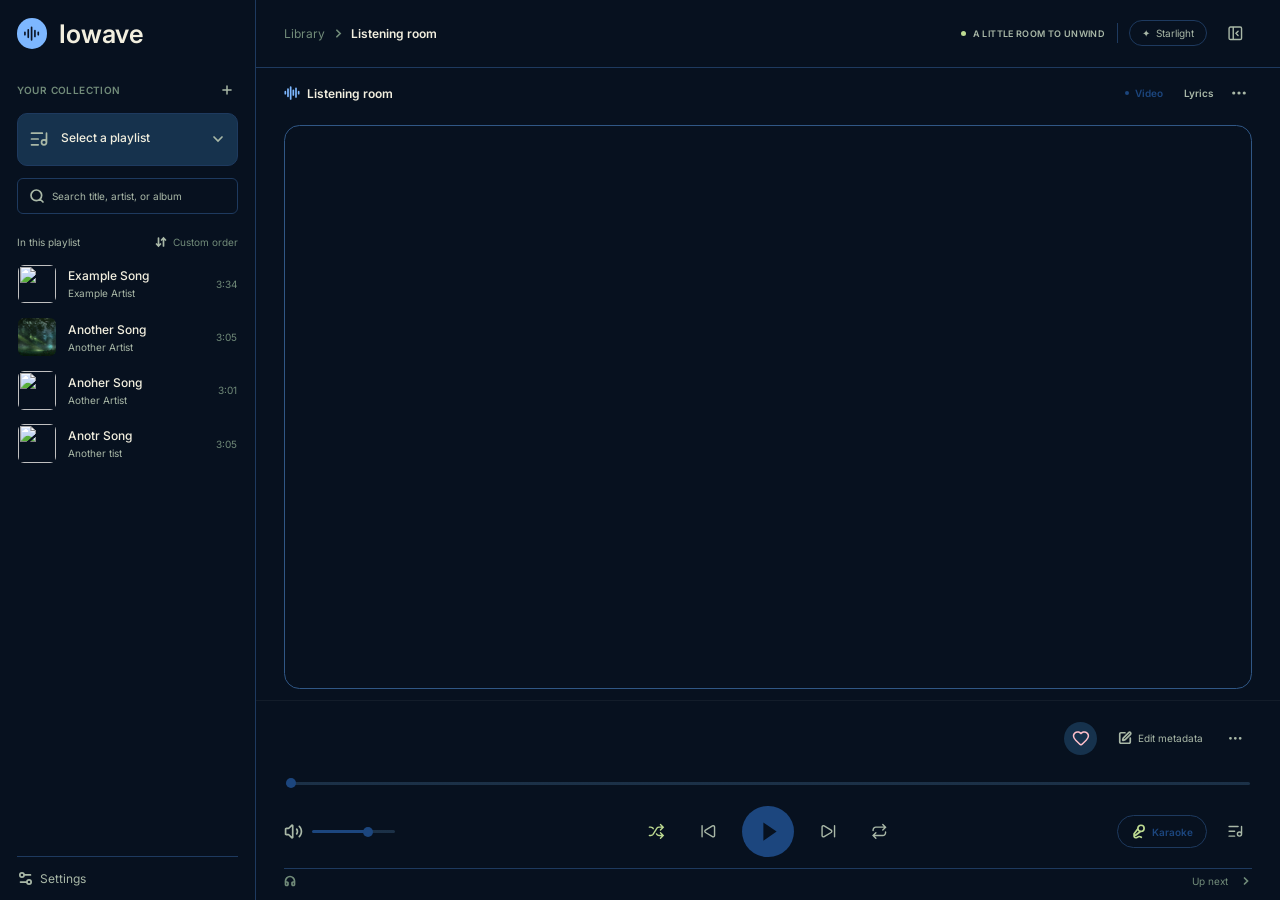
==== commit cc0bacee: "Refactor theme configuration into CSS Co-authored-by: Copilot <223556219+Copilot@users.noreply.githu" ====
--- a/web/main_menu.html
+++ b/web/main_menu.html
@@ -6,7 +6,6 @@
     <meta name="theme-color" content="" />
     <title>lowave | Listening Room</title>
     <link rel="stylesheet" href="./styles/style.css" />
-    <link rel="stylesheet" href="./styles/background-legacy.css" />
     <!-- Resolve the saved palette before the body can paint. -->
     <script src="./components/theme.js"></script>
   </head>
